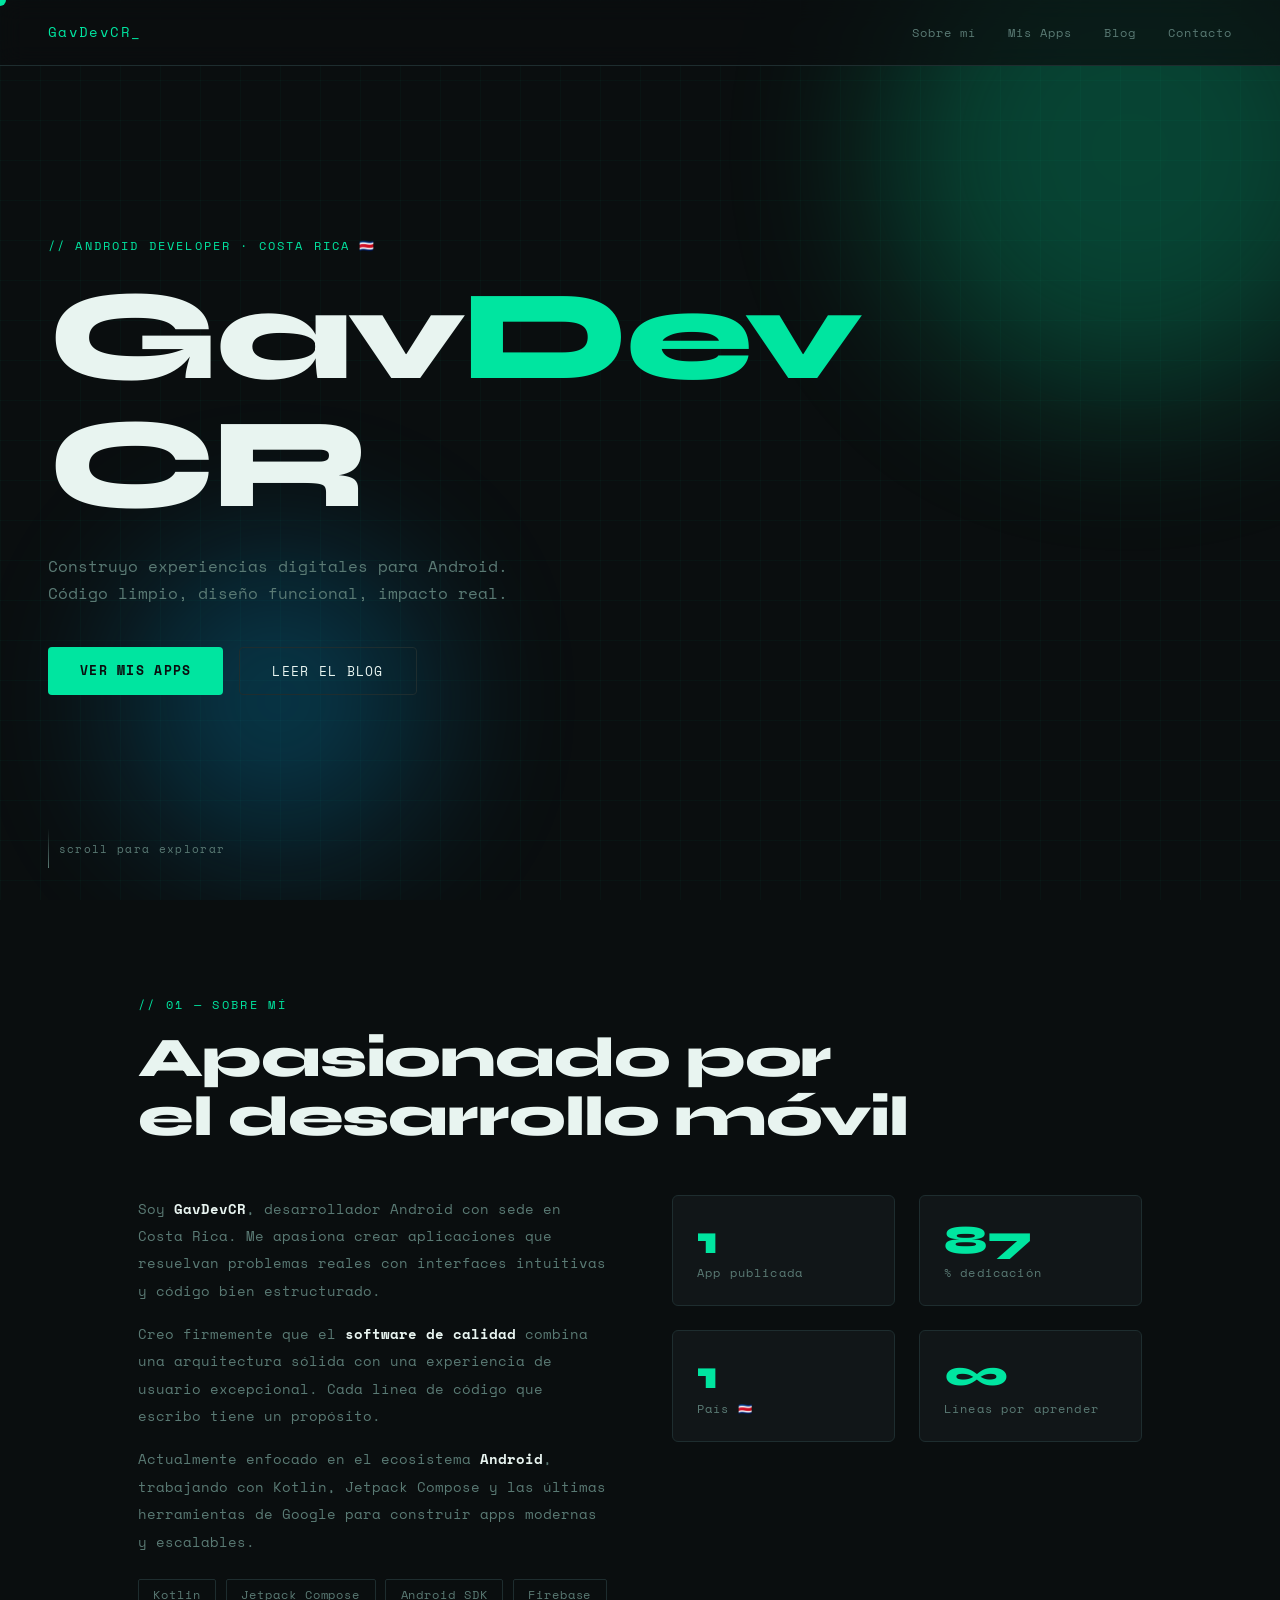
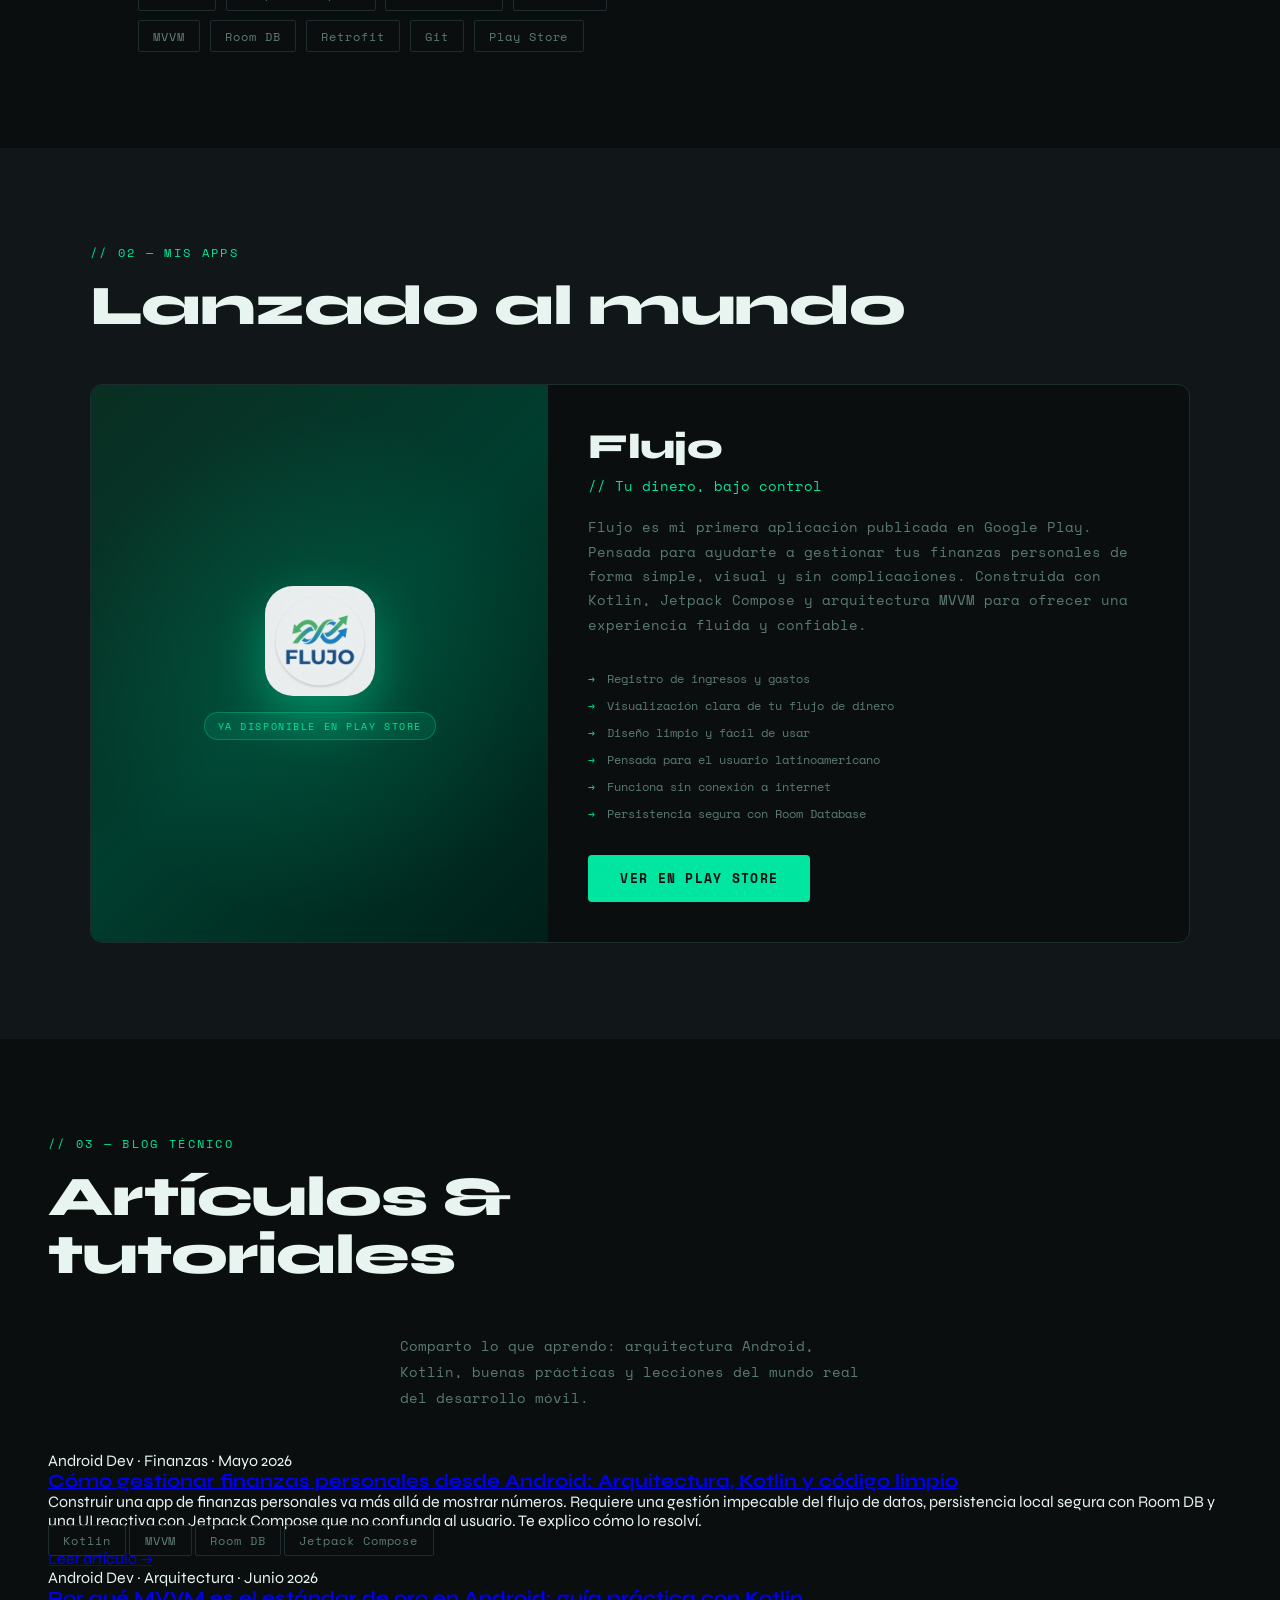
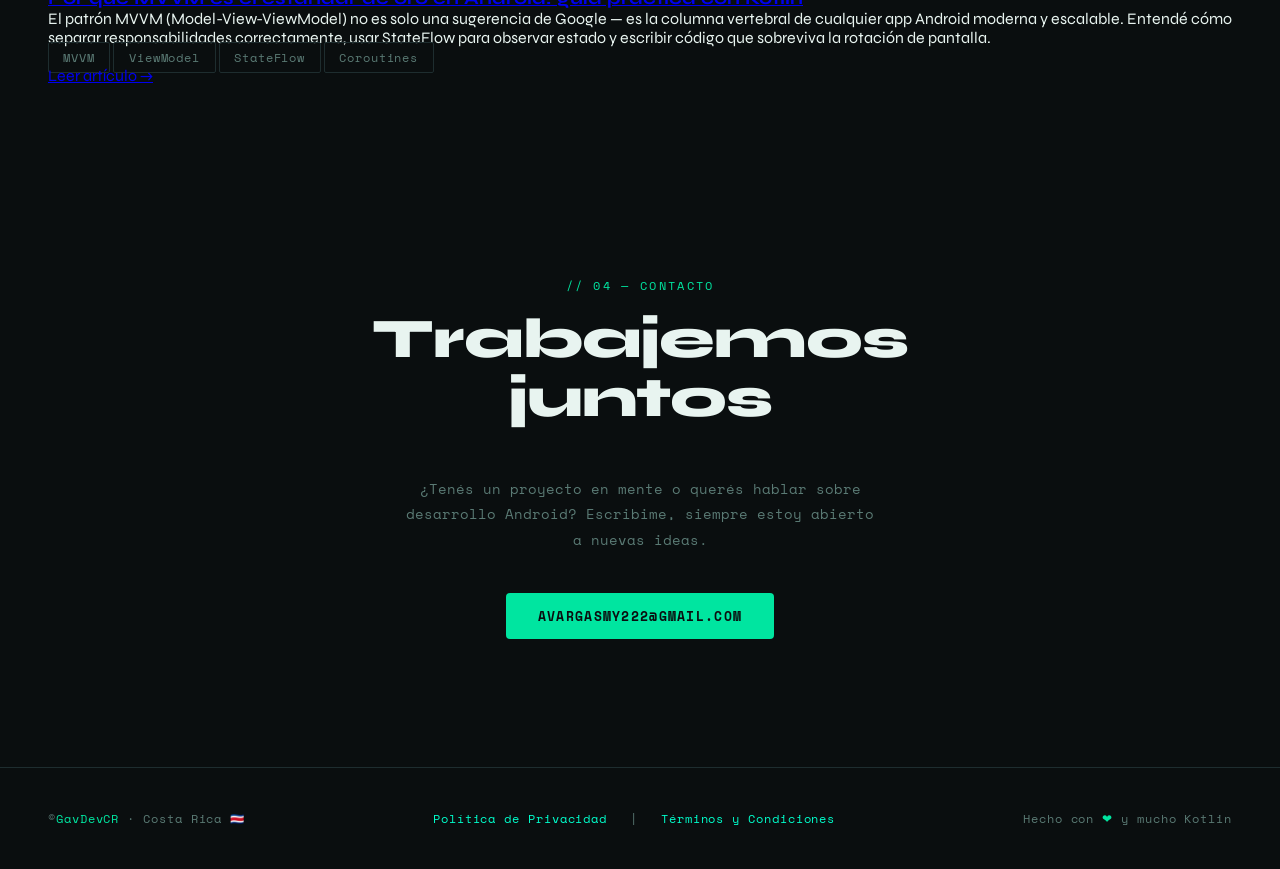
==== index.html @ 578723bd "Add files via upload" ====
<!DOCTYPE html>
<html lang="es">
<head>
  <meta charset="UTF-8" />
  <meta name="google-site-verification" content="FMyiUN1CGLLtSW-tND8xqjp-jHMpl1cTtxSNGP_S4CU" />
  <meta name="viewport" content="width=device-width, initial-scale=1.0"/>
  <title>GavDevCR — Android Developer | Apps, Kotlin y Desarrollo Móvil</title>
  <meta name="description" content="GavDevCR: desarrollador Android desde Costa Rica. Aprende Kotlin, Jetpack Compose, arquitectura MVVM y más. Artículos técnicos y apps publicadas en Play Store." />
  <link rel="icon" href="Altabyte.png">
  <link href="https://fonts.googleapis.com/css2?family=Space+Mono:ital,wght@0,400;0,700;1,400&family=Syne:wght@400;700;800&display=swap" rel="stylesheet"/>
  <link rel="stylesheet" href="style.css">
  <meta name="google-adsense-account" content="ca-pub-2948115942129282">
  <!-- Google AdSense -->
  <script async src="https://pagead2.googlesyndication.com/pagead/js/adsbygoogle.js?client=ca-pub-2948115942129282" crossorigin="anonymous"></script>
</head>
<body>

  <div class="cursor" id="cursor"></div>

  <!-- NAV -->
  <nav>
    <span class="nav-logo">GavDevCR_</span>
    <ul class="nav-links">
      <li><a href="#about">Sobre mí</a></li>
      <li><a href="#apps">Mis Apps</a></li>
      <li><a href="#blog">Blog</a></li>
      <li><a href="#contact">Contacto</a></li>
    </ul>
  </nav>

  <section id="hero">
    <div class="hero-bg-circle c1"></div>
    <div class="hero-bg-circle c2"></div>
    <div class="hero-inner">
      <p class="hero-tag">// Android Developer &middot; Costa Rica 🇨🇷</p>
      <h1 class="hero-name">
        Gav<span class="accent">Dev</span><br>CR
      </h1>
      <p class="hero-desc">
        Construyo experiencias digitales para Android.
        Código limpio, diseño funcional, impacto real.
      </p>
      <div class="hero-cta">
        <a href="#apps" class="btn btn-primary">Ver mis apps</a>
        <a href="#blog" class="btn btn-outline">Leer el blog</a>
      </div>
    </div>
    <div class="scroll-hint">scroll para explorar</div>
  </section>

  <!-- ABOUT -->
  <section id="about">
    <div class="reveal">
      <p class="section-label">// 01 — sobre mí</p>
      <h2 class="section-title">Apasionado por<br>el desarrollo móvil</h2>
    </div>
    <div class="about-grid">
      <div class="about-text reveal">
        <p>
          Soy <strong>GavDevCR</strong>, desarrollador Android con sede en Costa Rica.
          Me apasiona crear aplicaciones que resuelvan problemas reales con interfaces
          intuitivas y código bien estructurado.
        </p>
        <p>
          Creo firmemente que el <strong>software de calidad</strong> combina una
          arquitectura sólida con una experiencia de usuario excepcional.
          Cada línea de código que escribo tiene un propósito.
        </p>
        <p>
          Actualmente enfocado en el ecosistema <strong>Android</strong>, trabajando con
          Kotlin, Jetpack Compose y las últimas herramientas de Google para
          construir apps modernas y escalables.
        </p>
        <div class="skills-list">
          <span class="skill-tag">Kotlin</span>
          <span class="skill-tag">Jetpack Compose</span>
          <span class="skill-tag">Android SDK</span>
          <span class="skill-tag">Firebase</span>
          <span class="skill-tag">MVVM</span>
          <span class="skill-tag">Room DB</span>
          <span class="skill-tag">Retrofit</span>
          <span class="skill-tag">Git</span>
          <span class="skill-tag">Play Store</span>
        </div>
      </div>
      <div class="stats-grid reveal">
        <div class="stat-card">
          <div class="stat-num" data-count="1">0</div>
          <div class="stat-label">App publicada</div>
        </div>
        <div class="stat-card">
          <div class="stat-num" data-count="100">0</div>
          <div class="stat-label">% dedicación</div>
        </div>
        <div class="stat-card">
          <div class="stat-num" data-count="1">0</div>
          <div class="stat-label">País 🇨🇷</div>
        </div>
        <div class="stat-card">
          <div class="stat-num" data-count="∞" data-special>∞</div>
          <div class="stat-label">Líneas por aprender</div>
        </div>
      </div>
    </div>
  </section>

  <!-- AD BANNER entre secciones (posición natural) -->
  <div class="ad-section">
    <ins class="adsbygoogle"
         style="display:block"
         data-ad-client="ca-pub-2948115942129282"
         data-ad-slot="AUTO"
         data-ad-format="auto"
         data-full-width-responsive="true"></ins>
    <script>(adsbygoogle = window.adsbygoogle || []).push({});</script>
  </div>

  <!-- APPS -->
  <section id="apps">
    <div class="apps-inner">
      <div class="reveal">
        <p class="section-label">// 02 — mis apps</p>
        <h2 class="section-title">Lanzado al mundo</h2>
      </div>
      <div class="app-card reveal">
        <div class="app-visual">
          <div class="app-icon-wrap">
            <div class="app-icon">
              <img src="flujo-icon.png" alt="Flujo App Icon" />
            </div>
            <span class="app-badge">YA DISPONIBLE EN PLAY STORE</span>
          </div>
        </div>
        <div class="app-info">
          <h3 class="app-name">Flujo</h3>
          <p class="app-tagline">// Tu dinero, bajo control</p>
          <p class="app-desc">
            Flujo es mi primera aplicación publicada en Google Play.
            Pensada para ayudarte a gestionar tus finanzas personales
            de forma simple, visual y sin complicaciones. Construida con
            Kotlin, Jetpack Compose y arquitectura MVVM para ofrecer
            una experiencia fluida y confiable.
          </p>
          <div class="app-features">
            <div class="feature-item">Registro de ingresos y gastos</div>
            <div class="feature-item">Visualización clara de tu flujo de dinero</div>
            <div class="feature-item">Diseño limpio y fácil de usar</div>
            <div class="feature-item">Pensada para el usuario latinoamericano</div>
            <div class="feature-item">Funciona sin conexión a internet</div>
            <div class="feature-item">Persistencia segura con Room Database</div>
          </div>
          <a href="https://play.google.com/store/apps/details?id=com.avargas.flujo&pcampaignid=web_share" class="btn btn-primary" target="_blank" rel="noopener">Ver en Play Store</a>
        </div>
      </div>
    </div>
  </section>

  <!-- BLOG -->
  <section id="blog">
    <div class="reveal">
      <p class="section-label">// 03 — blog técnico</p>
      <h2 class="section-title">Artículos &amp;<br>tutoriales</h2>
      <p class="contact-sub">
        Comparto lo que aprendo: arquitectura Android, Kotlin, buenas prácticas
        y lecciones del mundo real del desarrollo móvil.
      </p>
    </div>

    <div class="blog-grid reveal">

      <article class="blog-card">
        <div class="blog-card-meta">Android Dev &middot; Finanzas &middot; Mayo 2026</div>
        <h3 class="blog-card-title">
          <a href="como-gestionar-finanzas-personales-android.html">
            Cómo gestionar finanzas personales desde Android: Arquitectura, Kotlin y código limpio
          </a>
        </h3>
        <p class="blog-card-excerpt">
          Construir una app de finanzas personales va más allá de mostrar números.
          Requiere una gestión impecable del flujo de datos, persistencia local segura
          con Room DB y una UI reactiva con Jetpack Compose que no confunda al usuario.
          Te explico cómo lo resolví.
        </p>
        <div class="blog-card-tags">
          <span class="skill-tag">Kotlin</span>
          <span class="skill-tag">MVVM</span>
          <span class="skill-tag">Room DB</span>
          <span class="skill-tag">Jetpack Compose</span>
        </div>
        <a href="como-gestionar-finanzas-personales-android.html" class="blog-read-more">Leer artículo →</a>
      </article>

      <article class="blog-card">
        <div class="blog-card-meta">Android Dev &middot; Arquitectura &middot; Junio 2026</div>
        <h3 class="blog-card-title">
          <a href="arquitectura-mvvm-android-kotlin.html">
            Por qué MVVM es el estándar de oro en Android: guía práctica con Kotlin
          </a>
        </h3>
        <p class="blog-card-excerpt">
          El patrón MVVM (Model-View-ViewModel) no es solo una sugerencia de Google —
          es la columna vertebral de cualquier app Android moderna y escalable.
          Entendé cómo separar responsabilidades correctamente, usar StateFlow
          para observar estado y escribir código que sobreviva la rotación de pantalla.
        </p>
        <div class="blog-card-tags">
          <span class="skill-tag">MVVM</span>
          <span class="skill-tag">ViewModel</span>
          <span class="skill-tag">StateFlow</span>
          <span class="skill-tag">Coroutines</span>
        </div>
        <a href="arquitectura-mvvm-android-kotlin.html" class="blog-read-more">Leer artículo →</a>
      </article>

    </div>

    <!-- AD dentro del blog (natural entre artículos) -->
    <div class="ad-section reveal">
      <ins class="adsbygoogle"
           style="display:block"
           data-ad-client="ca-pub-2948115942129282"
           data-ad-slot="AUTO"
           data-ad-format="auto"
           data-full-width-responsive="true"></ins>
      <script>(adsbygoogle = window.adsbygoogle || []).push({});</script>
    </div>
  </section>

  <!-- CONTACT -->
  <section id="contact">
    <div class="reveal">
      <p class="section-label">// 04 — contacto</p>
      <h2 class="section-title">Trabajemos<br>juntos</h2>
      <p class="contact-sub">
        ¿Tenés un proyecto en mente o querés hablar sobre desarrollo Android?
        Escribime, siempre estoy abierto a nuevas ideas.
      </p>
      <a href="mailto:avargasmy222@gmail.com" class="btn btn-primary">avargasmy222@gmail.com</a>
      <div class="social-links"></div>
    </div>
  </section>

  <!-- FOOTER -->
  <footer>
    <p>©<span class="accent">GavDevCR</span> · Costa Rica 🇨🇷</p>
    <p style="margin: 10px 0;">
      <a href="politica-de-privacidad.html" style="color: #00ffcc; text-decoration: none; margin-right: 15px;">Política de Privacidad</a> |
      <a href="terminos-y-condiciones.html" style="color: #00ffcc; text-decoration: none; margin-left: 15px;">Términos y Condiciones</a>
    </p>
    <p>Hecho con <span class="accent">❤</span> y mucho Kotlin</p>
  </footer>

  <script src="main.js"></script>
</body>
</html>
---- style.css ----
:root {
  --bg:       #0a0e0f;
  --surface:  #111618;
  --border:   #1e2d2f;
  --accent:   #00e5a0;
  --accent2:  #00b8ff;
  --text:     #e8f4f0;
  --muted:    #5a7a74;
  --mono:     'Space Mono', monospace;
  --sans:     'Syne', sans-serif;
}

*, *::before, *::after { box-sizing: border-box; margin: 0; padding: 0; }

html { scroll-behavior: smooth; }

body {
  background: var(--bg);
  color: var(--text);
  font-family: var(--sans);
  overflow-x: hidden;
  cursor: none;
}

/* ─── CURSOR ─── */
.cursor {
  position: fixed;
  width: 12px; height: 12px;
  background: var(--accent);
  border-radius: 50%;
  pointer-events: none;
  z-index: 9999;
  transform: translate(-50%, -50%);
  transition: transform .1s, width .2s, height .2s, background .2s;
}
.cursor.big {
  width: 40px; height: 40px;
  background: transparent;
  border: 2px solid var(--accent);
}

/* ─── GRID OVERLAY ─── */
body::before {
  content: '';
  position: fixed; inset: 0;
  background-image:
    linear-gradient(rgba(0,229,160,.03) 1px, transparent 1px),
    linear-gradient(90deg, rgba(0,229,160,.03) 1px, transparent 1px);
  background-size: 40px 40px;
  pointer-events: none;
  z-index: 0;
}

/* ─── NAV ─── */
nav {
  position: fixed; top: 0; left: 0; right: 0;
  z-index: 100;
  display: flex; align-items: center; justify-content: space-between;
  padding: 1.4rem 3rem;
  backdrop-filter: blur(12px);
  border-bottom: 1px solid var(--border);
  background: rgba(10,14,15,.7);
}
.nav-logo {
  font-family: var(--mono);
  font-size: .85rem;
  color: var(--accent);
  letter-spacing: .1em;
}
.nav-links { display: flex; gap: 2rem; list-style: none; }
.nav-links a {
  font-family: var(--mono);
  font-size: .78rem;
  color: var(--muted);
  text-decoration: none;
  letter-spacing: .08em;
  transition: color .2s;
}
.nav-links a:hover { color: var(--accent); }

/* ─── HERO ─── */
#hero {
  position: relative;
  min-height: 100vh;
  display: flex;
  align-items: center;
  padding: 7rem 3rem 5rem;
  overflow: hidden;
}

.hero-bg-circle {
  position: absolute;
  border-radius: 50%;
  filter: blur(80px);
  opacity: .25;
  pointer-events: none;
  animation: float 8s ease-in-out infinite;
}
.hero-bg-circle.c1 {
  width: 500px; height: 500px;
  background: var(--accent);
  top: -100px; right: -100px;
}
.hero-bg-circle.c2 {
  width: 300px; height: 300px;
  background: var(--accent2);
  bottom: 50px; left: 10%;
  animation-delay: -4s;
}
@keyframes float {
  0%,100% { transform: translateY(0) scale(1); }
  50%      { transform: translateY(-30px) scale(1.05); }
}

.hero-inner {
  position: relative;
  z-index: 1;
  max-width: 900px;
  width: 100%;
}

.hero-tag {
  font-family: var(--mono);
  font-size: .75rem;
  letter-spacing: .18em;
  color: var(--accent);
  text-transform: uppercase;
  margin-bottom: 1.2rem;
  opacity: 0;
  animation: fadeUp .6s .2s forwards;
}

.hero-name {
  font-size: clamp(2.8rem, 10vw, 8rem);
  font-weight: 800;
  line-height: 1;
  letter-spacing: -.03em;
  margin-bottom: 1.5rem;
  opacity: 0;
  animation: fadeUp .7s .4s forwards;
  word-break: keep-all;
  overflow-wrap: normal;
}
.hero-name .accent { color: var(--accent); }

.hero-desc {
  font-family: var(--mono);
  font-size: 1rem;
  color: var(--muted);
  max-width: 520px;
  line-height: 1.7;
  margin-bottom: 2.5rem;
  opacity: 0;
  animation: fadeUp .7s .6s forwards;
}

.hero-cta {
  display: flex;
  gap: 1rem;
  flex-wrap: wrap;
  opacity: 0;
  animation: fadeUp .7s .8s forwards;
}

/* ─── BUTTONS ─── */
.btn {
  font-family: var(--mono);
  font-size: .8rem;
  letter-spacing: .1em;
  text-transform: uppercase;
  padding: .85rem 2rem;
  border-radius: 4px;
  text-decoration: none;
  transition: transform .2s, box-shadow .2s;
  display: inline-block;
}
.btn-primary {
  background: var(--accent);
  color: var(--bg);
  font-weight: 700;
}
.btn-primary:hover {
  transform: translateY(-3px);
  box-shadow: 0 12px 40px rgba(0,229,160,.35);
}
.btn-outline {
  border: 1px solid var(--border);
  color: var(--text);
}
.btn-outline:hover {
  border-color: var(--accent);
  color: var(--accent);
  transform: translateY(-3px);
}

.scroll-hint {
  position: absolute;
  bottom: 2rem; left: 3rem;
  font-family: var(--mono);
  font-size: .7rem;
  color: var(--muted);
  letter-spacing: .12em;
  display: flex; align-items: center; gap: .6rem;
  opacity: 0;
  animation: fadeUp .6s 1.2s forwards;
}
.scroll-hint::before {
  content: '';
  display: block;
  width: 1px; height: 40px;
  background: linear-gradient(to bottom, transparent, var(--muted));
}

/* ─── SECTIONS ─── */
section { position: relative; z-index: 1; padding: 6rem 3rem; }
.section-label {
  font-family: var(--mono);
  font-size: .72rem;
  letter-spacing: .2em;
  text-transform: uppercase;
  color: var(--accent);
  margin-bottom: 1rem;
}
.section-title {
  font-size: clamp(2rem, 5vw, 3.5rem);
  font-weight: 800;
  line-height: 1.05;
  letter-spacing: -.02em;
  margin-bottom: 3rem;
}

/* ─── ABOUT ─── */
#about { max-width: 1100px; margin: 0 auto; }
.about-grid {
  display: grid;
  grid-template-columns: 1fr 1fr;
  gap: 4rem;
  align-items: start;
}
@media (max-width: 700px) { .about-grid { grid-template-columns: 1fr; gap: 2rem; } }

.about-text p {
  font-family: var(--mono);
  font-size: .9rem;
  line-height: 1.9;
  color: var(--muted);
  margin-bottom: 1rem;
}
.about-text p strong { color: var(--text); }

.skills-list {
  display: flex; flex-wrap: wrap; gap: .6rem;
  margin-top: 1.5rem;
}
.skill-tag {
  font-family: var(--mono);
  font-size: .72rem;
  padding: .4rem .9rem;
  border: 1px solid var(--border);
  border-radius: 2px;
  color: var(--muted);
  letter-spacing: .08em;
  transition: border-color .2s, color .2s;
}
.skill-tag:hover { border-color: var(--accent); color: var(--accent); }

.stats-grid {
  display: grid; grid-template-columns: 1fr 1fr; gap: 1.5rem;
}
.stat-card {
  border: 1px solid var(--border);
  padding: 1.5rem;
  border-radius: 6px;
  background: var(--surface);
  position: relative; overflow: hidden;
  transition: border-color .2s, transform .2s;
}
.stat-card:hover { border-color: var(--accent); transform: translateY(-4px); }
.stat-card::after {
  content: '';
  position: absolute; top: 0; left: 0;
  width: 3px; height: 100%;
  background: var(--accent);
  transform: scaleY(0);
  transform-origin: bottom;
  transition: transform .3s;
}
.stat-card:hover::after { transform: scaleY(1); }
.stat-num {
  font-size: 2.5rem; font-weight: 800;
  color: var(--accent); line-height: 1;
  margin-bottom: .3rem;
}
.stat-label {
  font-family: var(--mono);
  font-size: .72rem;
  color: var(--muted);
  letter-spacing: .1em;
}

/* ─── APP SHOWCASE ─── */
#apps { background: var(--surface); }
.apps-inner { max-width: 1100px; margin: 0 auto; }
.app-card {
  border: 1px solid var(--border);
  border-radius: 12px;
  overflow: hidden;
  display: grid;
  grid-template-columns: 1fr 1.4fr;
  gap: 0;
  background: var(--bg);
  transition: transform .3s, box-shadow .3s;
}
.app-card:hover {
  transform: translateY(-6px);
  box-shadow: 0 24px 60px rgba(0,229,160,.12);
}
@media (max-width: 700px) { .app-card { grid-template-columns: 1fr; } }

.app-visual {
  background: linear-gradient(135deg, #0a2e22 0%, #003d2e 50%, #001f18 100%);
  display: flex; align-items: center; justify-content: center;
  padding: 3rem;
  position: relative; overflow: hidden;
  min-height: 280px;
}
.app-visual::before {
  content: '';
  position: absolute; inset: 0;
  background: radial-gradient(circle at 50% 50%, rgba(0,229,160,.15) 0%, transparent 70%);
}

.app-icon-wrap {
  position: relative; z-index: 1;
  display: flex; flex-direction: column; align-items: center; gap: 1rem;
}
.app-icon {
  width: 110px; height: 110px;
  border-radius: 28px;
  overflow: hidden;
  box-shadow: 0 20px 50px rgba(0,229,160,.4);
  animation: iconPulse 3s ease-in-out infinite;
}
.app-icon img {
  width: 100%; height: 100%;
  object-fit: cover;
  display: block;
}
@keyframes iconPulse {
  0%,100% { box-shadow: 0 20px 50px rgba(0,229,160,.4); }
  50%      { box-shadow: 0 20px 70px rgba(0,229,160,.65); }
}
.app-badge {
  font-family: var(--mono);
  font-size: .65rem;
  letter-spacing: .15em;
  color: var(--accent);
  background: rgba(0,229,160,.1);
  border: 1px solid rgba(0,229,160,.3);
  padding: .3rem .8rem;
  border-radius: 20px;
}

.app-info { padding: 2.5rem; }
.app-name {
  font-size: 2.2rem; font-weight: 800;
  letter-spacing: -.02em;
  margin-bottom: .5rem;
}
.app-tagline {
  font-family: var(--mono);
  font-size: .85rem;
  color: var(--accent);
  margin-bottom: 1.2rem;
}
.app-desc {
  font-family: var(--mono);
  font-size: .85rem;
  line-height: 1.8;
  color: var(--muted);
  margin-bottom: 2rem;
}
.app-features {
  display: flex; flex-direction: column; gap: .5rem;
  margin-bottom: 2rem;
}
.feature-item {
  font-family: var(--mono);
  font-size: .78rem;
  color: var(--muted);
  display: flex; align-items: center; gap: .7rem;
}
.feature-item::before {
  content: '→';
  color: var(--accent);
  font-size: .7rem;
}

/* ─── CONTACT ─── */
#contact { max-width: 1100px; margin: 0 auto; text-align: center; }
.contact-sub {
  font-family: var(--mono);
  font-size: .9rem;
  color: var(--muted);
  max-width: 480px;
  margin: 0 auto 2.5rem;
  line-height: 1.8;
}
.social-links {
  display: flex; justify-content: center; gap: 1.2rem; flex-wrap: wrap;
  margin-top: 2rem;
}
.social-link {
  font-family: var(--mono);
  font-size: .78rem;
  letter-spacing: .1em;
  text-transform: uppercase;
  color: var(--muted);
  text-decoration: none;
  border: 1px solid var(--border);
  padding: .7rem 1.5rem;
  border-radius: 4px;
  transition: border-color .2s, color .2s, transform .2s;
}
.social-link:hover {
  border-color: var(--accent); color: var(--accent);
  transform: translateY(-3px);
}

/* ─── FOOTER ─── */
footer {
  border-top: 1px solid var(--border);
  padding: 2rem 3rem;
  display: flex; justify-content: space-between; align-items: center;
  flex-wrap: wrap; gap: 1rem;
  position: relative; z-index: 1;
}
footer p {
  font-family: var(--mono);
  font-size: .72rem;
  color: var(--muted);
  letter-spacing: .08em;
}
footer .accent { color: var(--accent); }

/* ─── REVEAL ANIMATION ─── */
.reveal {
  opacity: 0; transform: translateY(30px);
  transition: opacity .7s ease, transform .7s ease;
}
.reveal.visible { opacity: 1; transform: translateY(0); }

@keyframes fadeUp {
  to { opacity: 1; transform: none; }
}

/* ─── SCROLLBAR ─── */
::-webkit-scrollbar { width: 4px; }
::-webkit-scrollbar-track { background: var(--bg); }
::-webkit-scrollbar-thumb { background: var(--border); border-radius: 2px; }
::-webkit-scrollbar-thumb:hover { background: var(--accent); }

/* ─── RESPONSIVE MOBILE ─── */
@media (max-width: 600px) {

  /* Cursor off en touch */
  body { cursor: auto; }
  .cursor { display: none; }

  /* NAV */
  nav {
    padding: 1rem 1.2rem;
    gap: .8rem;
  }
  .nav-logo { font-size: .78rem; }
  .nav-links { gap: .6rem; flex-wrap: wrap; justify-content: flex-end; }
  .nav-links a { font-size: .7rem; }

  /* HERO */
  #hero {
    padding: 5.5rem 1.4rem 4rem;
    min-height: 100svh;
    align-items: flex-start;
  }
  .hero-inner {
    max-width: 100%;
    width: 100%;
  }
  .hero-tag {
    font-size: .65rem;
    letter-spacing: .1em;
    white-space: normal;
    margin-bottom: 1rem;
  }
  .hero-name {
    font-size: clamp(2.4rem, 13vw, 3.2rem);
    line-height: 1;
    margin-bottom: 1.2rem;
  }
  .hero-name br { display: inline; }
  .hero-desc {
    font-size: .82rem;
    max-width: 100%;
    margin-bottom: 2rem;
    overflow-wrap: break-word;
  }
  .hero-cta {
    flex-direction: column;
    gap: .7rem;
  }
  .btn {
    width: 100%;
    text-align: center;
    padding: .9rem 1rem;
  }
  .scroll-hint { left: 1.4rem; }

  /* SECTIONS */
  section { padding: 4rem 1.2rem; }
  .section-title { font-size: clamp(1.6rem, 7vw, 2.2rem); margin-bottom: 2rem; }

  /* ABOUT */
  #about { padding: 4rem 1.2rem; }
  .about-grid { grid-template-columns: 1fr; gap: 2.5rem; }
  .about-text p { font-size: .82rem; }
  .stats-grid { grid-template-columns: 1fr 1fr; gap: 1rem; }
  .stat-card { padding: 1.2rem; }
  .stat-num { font-size: 2rem; }

  /* APPS */
  #apps { padding: 4rem 1.2rem; }
  .app-card { grid-template-columns: 1fr; }
  .app-visual { min-height: 200px; padding: 2rem; }
  .app-icon { width: 90px; height: 90px; }
  .app-info { padding: 1.5rem; }
  .app-name { font-size: 1.8rem; }

  /* CONTACT */
  #contact { padding: 4rem 1.2rem; }
  .contact-sub { font-size: .82rem; }
  .social-links { gap: .7rem; }
  .social-link { font-size: .72rem; padding: .6rem 1rem; }

  /* FOOTER */
  footer {
    padding: 1.5rem 1.2rem;
    flex-direction: column;
    text-align: center;
    gap: .5rem;
  }
}
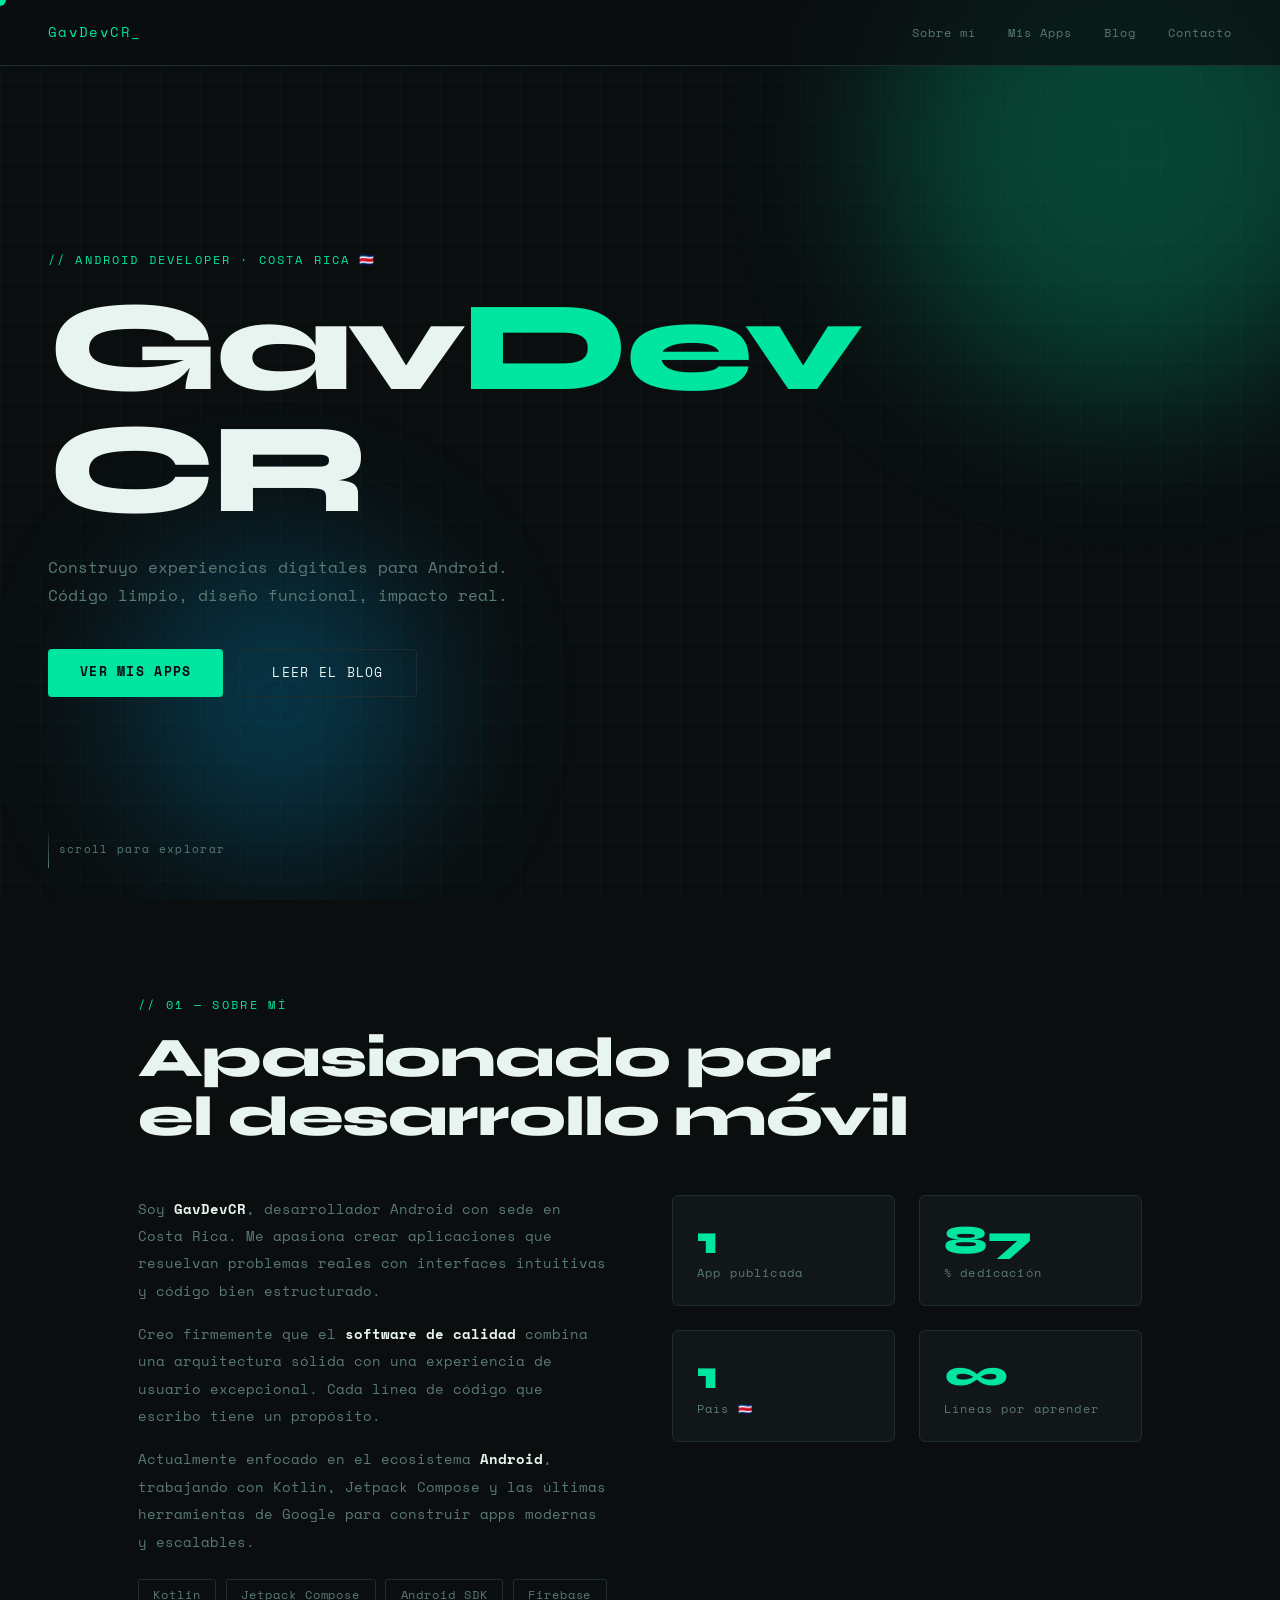
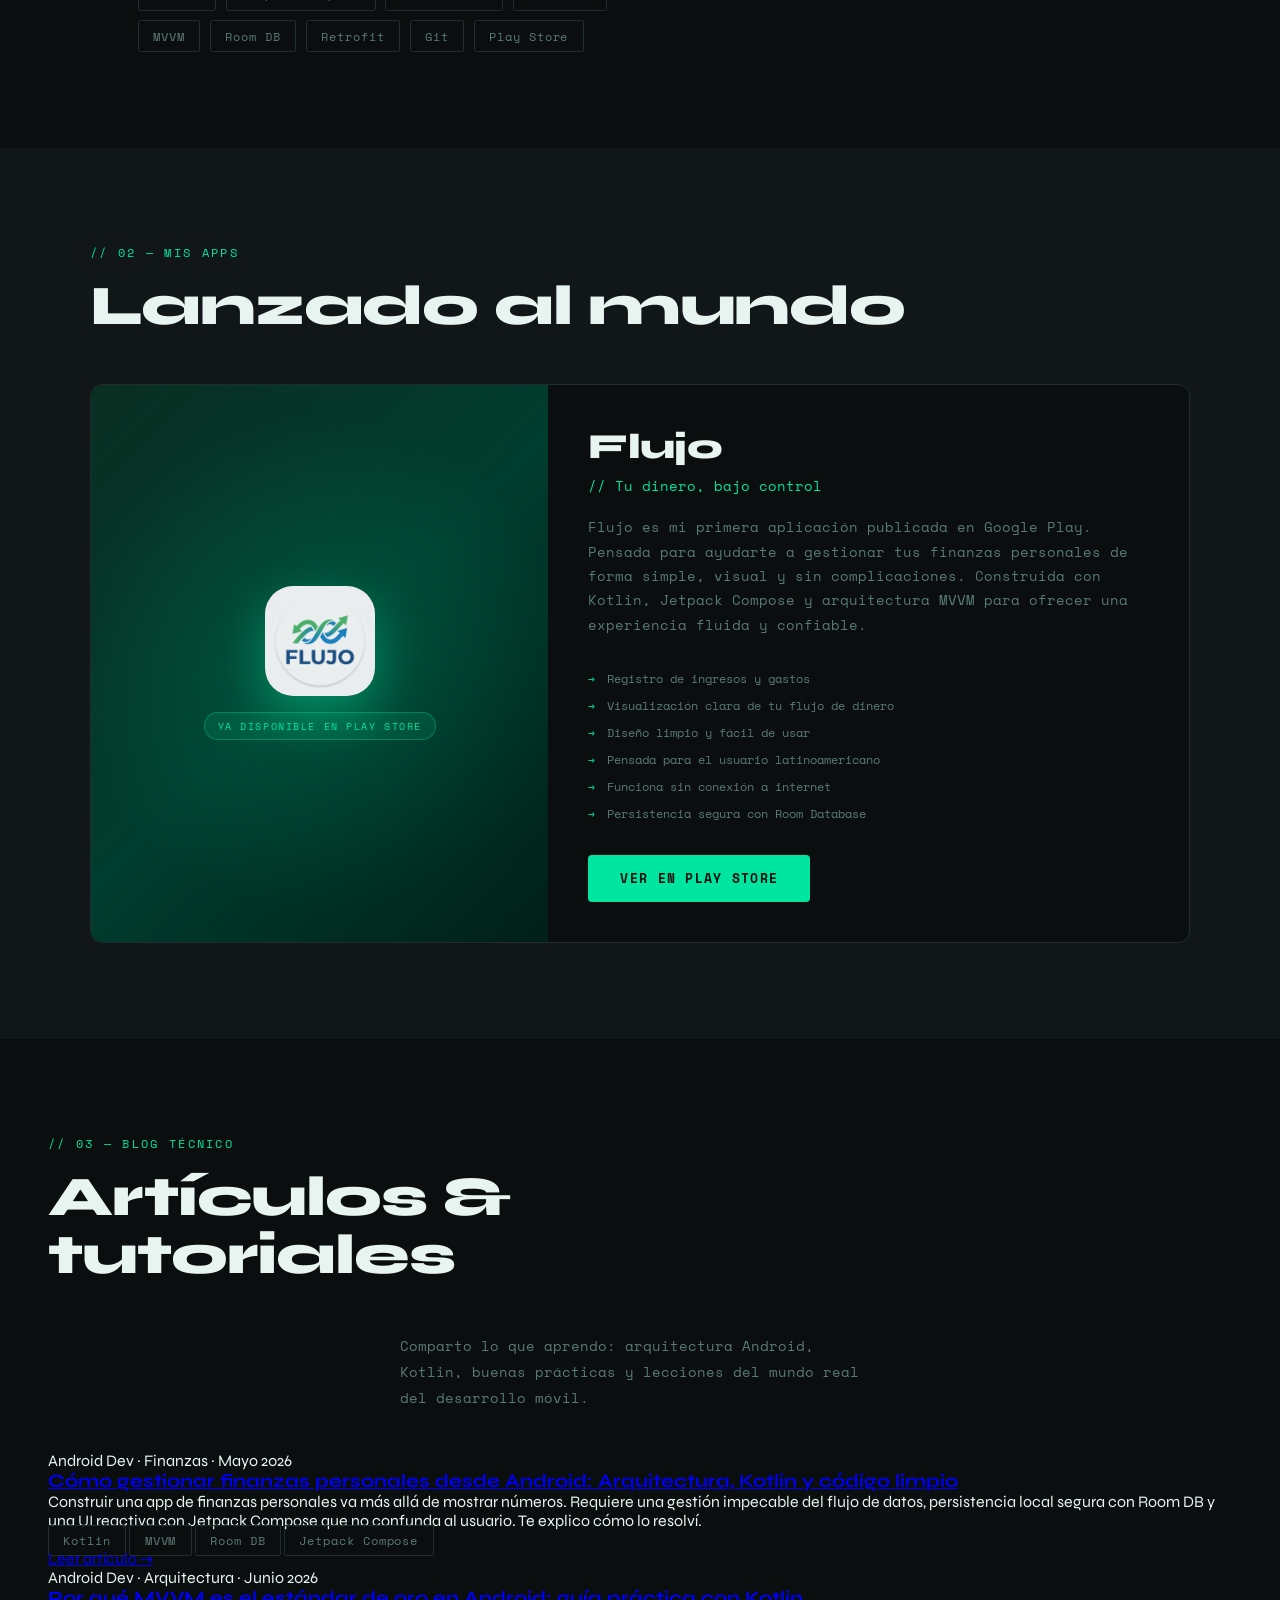
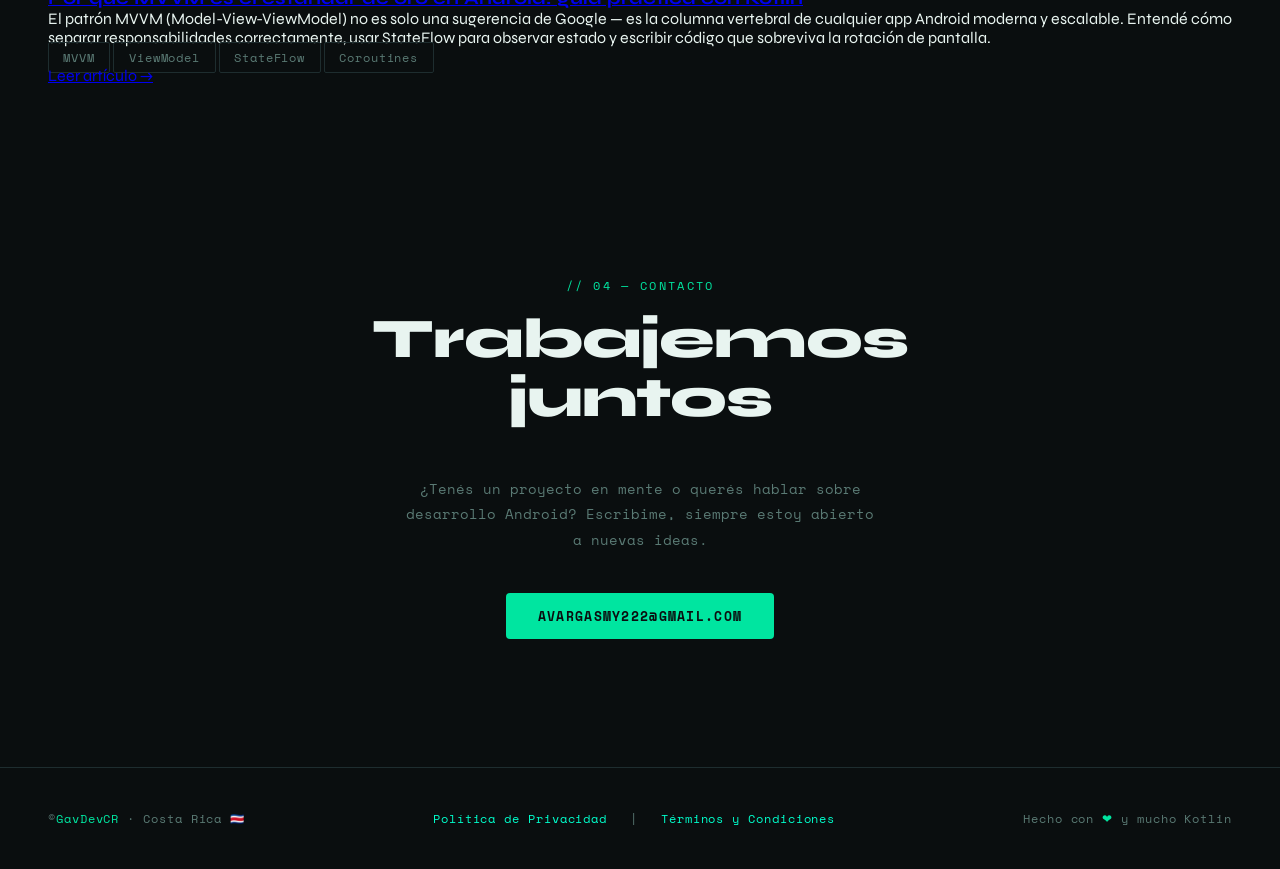
==== commit 40f4d1a6: "Update index.html" ====
--- a/index.html
+++ b/index.html
@@ -160,11 +160,11 @@
     <div class="reveal">
       <p class="section-label">// 03 — blog técnico</p>
       <h2 class="section-title">Artículos &amp;<br>tutoriales</h2>
-      <p class="contact-sub">
-        Comparto lo que aprendo: arquitectura Android, Kotlin, buenas prácticas
-        y lecciones del mundo real del desarrollo móvil.
-      </p>
-    </div>
+    </div>
+    <p class="contact-sub reveal">
+      Comparto lo que aprendo: arquitectura Android, Kotlin, buenas prácticas
+      y lecciones del mundo real del desarrollo móvil.
+    </p>
 
     <div class="blog-grid reveal">
 
--- a/style.css
+++ b/style.css
@@ -1,3 +1,4 @@
+
 :root {
   --bg:       #0a0e0f;
   --surface:  #111618;
@@ -82,9 +83,8 @@
 #hero {
   position: relative;
   min-height: 100vh;
-  display: flex;
-  align-items: center;
-  padding: 7rem 3rem 5rem;
+  display: flex; align-items: center;
+  padding: 7rem 3rem 4rem;
   overflow: hidden;
 }
 
@@ -112,12 +112,7 @@
   50%      { transform: translateY(-30px) scale(1.05); }
 }
 
-.hero-inner {
-  position: relative;
-  z-index: 1;
-  max-width: 900px;
-  width: 100%;
-}
+.hero-inner { position: relative; z-index: 1; max-width: 900px; }
 
 .hero-tag {
   font-family: var(--mono);
@@ -131,15 +126,13 @@
 }
 
 .hero-name {
-  font-size: clamp(2.8rem, 10vw, 8rem);
+  font-size: clamp(3.5rem, 10vw, 8rem);
   font-weight: 800;
-  line-height: 1;
+  line-height: .95;
   letter-spacing: -.03em;
   margin-bottom: 1.5rem;
   opacity: 0;
   animation: fadeUp .7s .4s forwards;
-  word-break: keep-all;
-  overflow-wrap: normal;
 }
 .hero-name .accent { color: var(--accent); }
 
@@ -155,9 +148,7 @@
 }
 
 .hero-cta {
-  display: flex;
-  gap: 1rem;
-  flex-wrap: wrap;
+  display: flex; gap: 1rem; flex-wrap: wrap;
   opacity: 0;
   animation: fadeUp .7s .8s forwards;
 }
@@ -459,93 +450,3 @@
 ::-webkit-scrollbar-track { background: var(--bg); }
 ::-webkit-scrollbar-thumb { background: var(--border); border-radius: 2px; }
 ::-webkit-scrollbar-thumb:hover { background: var(--accent); }
-
-/* ─── RESPONSIVE MOBILE ─── */
-@media (max-width: 600px) {
-
-  /* Cursor off en touch */
-  body { cursor: auto; }
-  .cursor { display: none; }
-
-  /* NAV */
-  nav {
-    padding: 1rem 1.2rem;
-    gap: .8rem;
-  }
-  .nav-logo { font-size: .78rem; }
-  .nav-links { gap: .6rem; flex-wrap: wrap; justify-content: flex-end; }
-  .nav-links a { font-size: .7rem; }
-
-  /* HERO */
-  #hero {
-    padding: 5.5rem 1.4rem 4rem;
-    min-height: 100svh;
-    align-items: flex-start;
-  }
-  .hero-inner {
-    max-width: 100%;
-    width: 100%;
-  }
-  .hero-tag {
-    font-size: .65rem;
-    letter-spacing: .1em;
-    white-space: normal;
-    margin-bottom: 1rem;
-  }
-  .hero-name {
-    font-size: clamp(2.4rem, 13vw, 3.2rem);
-    line-height: 1;
-    margin-bottom: 1.2rem;
-  }
-  .hero-name br { display: inline; }
-  .hero-desc {
-    font-size: .82rem;
-    max-width: 100%;
-    margin-bottom: 2rem;
-    overflow-wrap: break-word;
-  }
-  .hero-cta {
-    flex-direction: column;
-    gap: .7rem;
-  }
-  .btn {
-    width: 100%;
-    text-align: center;
-    padding: .9rem 1rem;
-  }
-  .scroll-hint { left: 1.4rem; }
-
-  /* SECTIONS */
-  section { padding: 4rem 1.2rem; }
-  .section-title { font-size: clamp(1.6rem, 7vw, 2.2rem); margin-bottom: 2rem; }
-
-  /* ABOUT */
-  #about { padding: 4rem 1.2rem; }
-  .about-grid { grid-template-columns: 1fr; gap: 2.5rem; }
-  .about-text p { font-size: .82rem; }
-  .stats-grid { grid-template-columns: 1fr 1fr; gap: 1rem; }
-  .stat-card { padding: 1.2rem; }
-  .stat-num { font-size: 2rem; }
-
-  /* APPS */
-  #apps { padding: 4rem 1.2rem; }
-  .app-card { grid-template-columns: 1fr; }
-  .app-visual { min-height: 200px; padding: 2rem; }
-  .app-icon { width: 90px; height: 90px; }
-  .app-info { padding: 1.5rem; }
-  .app-name { font-size: 1.8rem; }
-
-  /* CONTACT */
-  #contact { padding: 4rem 1.2rem; }
-  .contact-sub { font-size: .82rem; }
-  .social-links { gap: .7rem; }
-  .social-link { font-size: .72rem; padding: .6rem 1rem; }
-
-  /* FOOTER */
-  footer {
-    padding: 1.5rem 1.2rem;
-    flex-direction: column;
-    text-align: center;
-    gap: .5rem;
-  }
-}
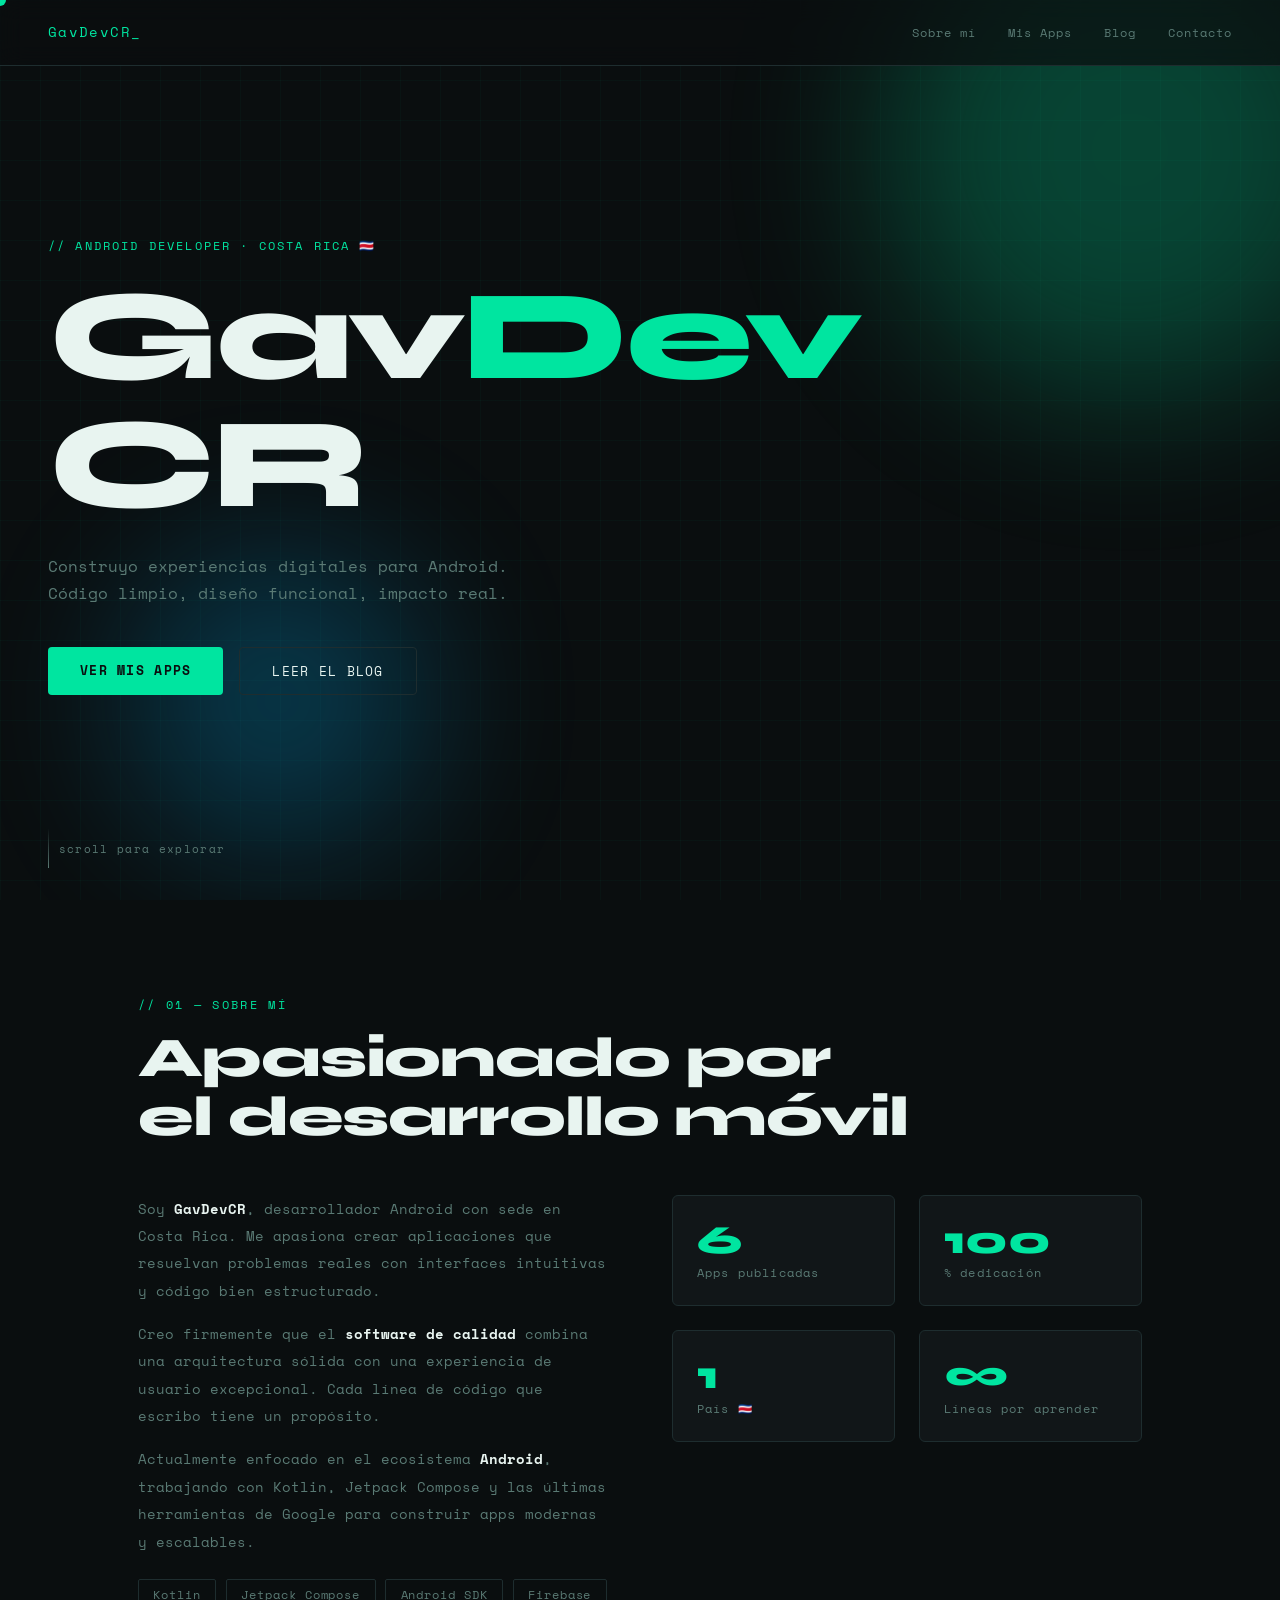
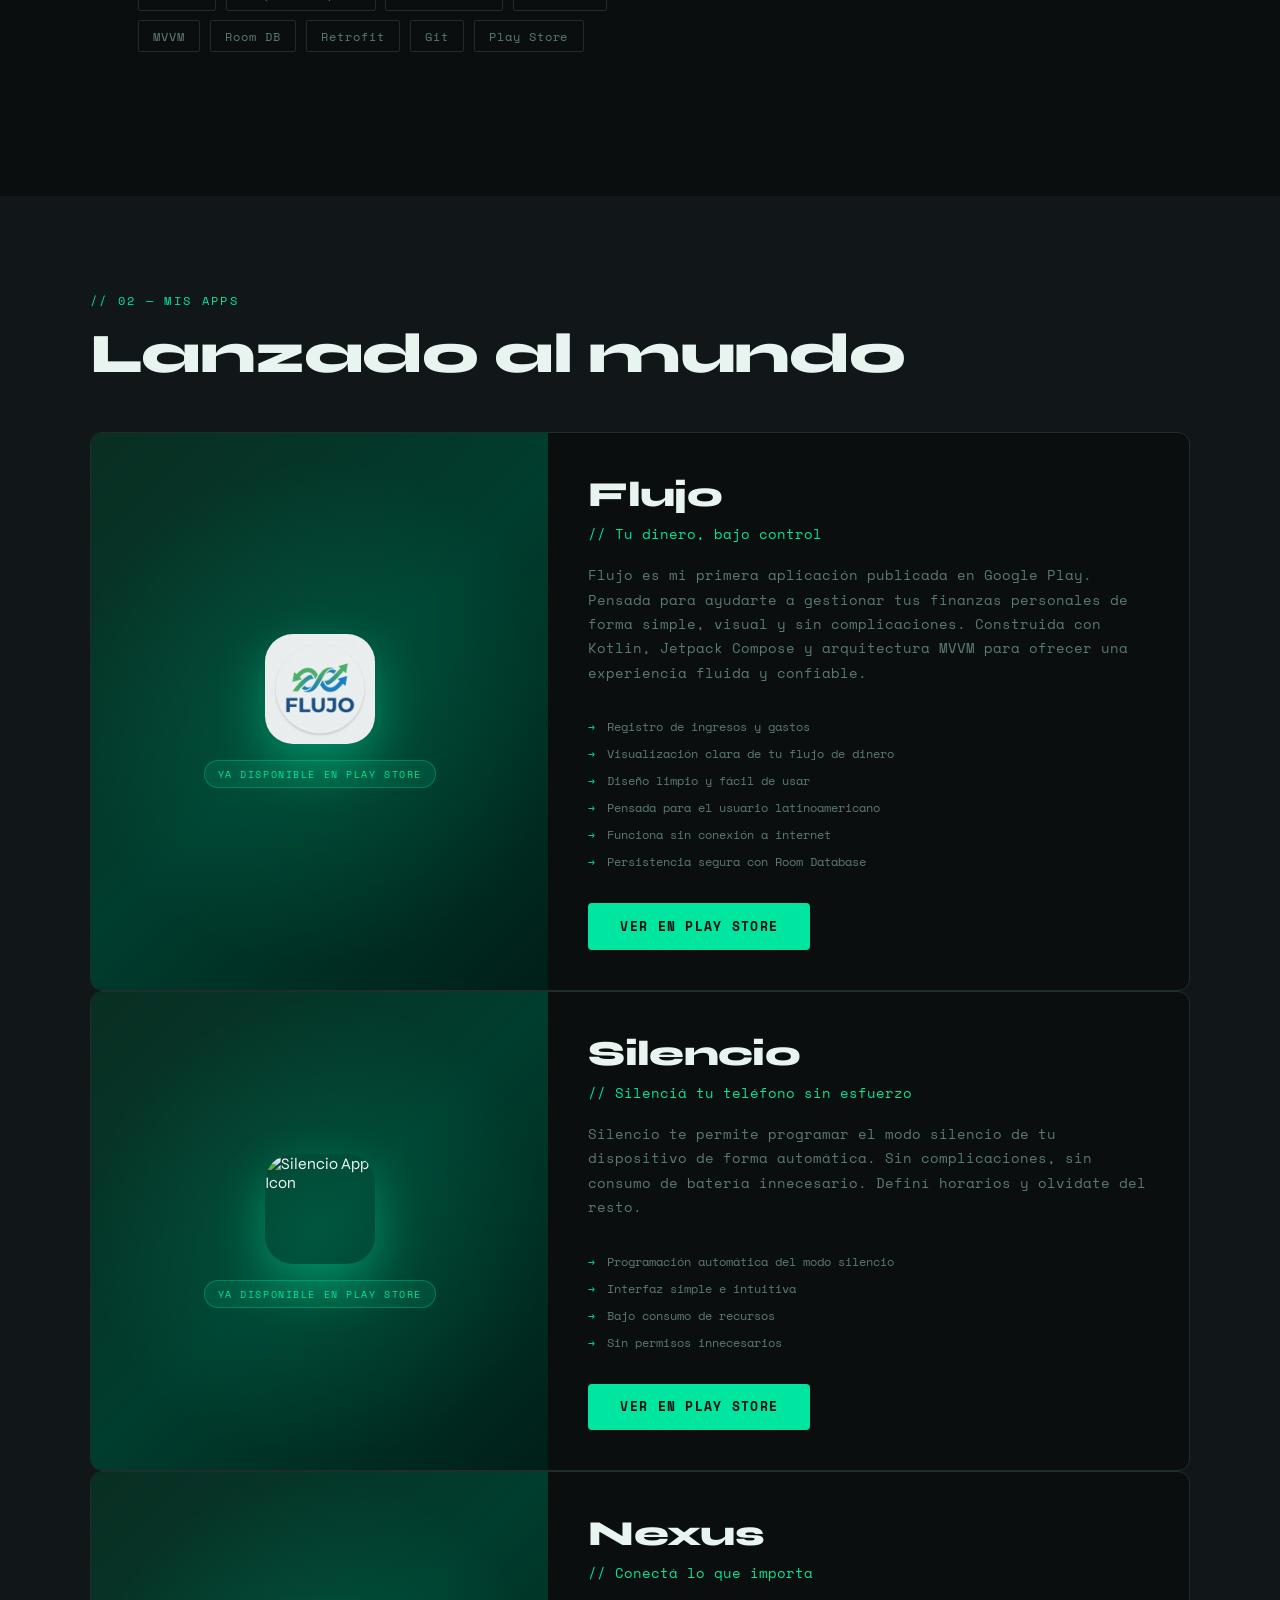
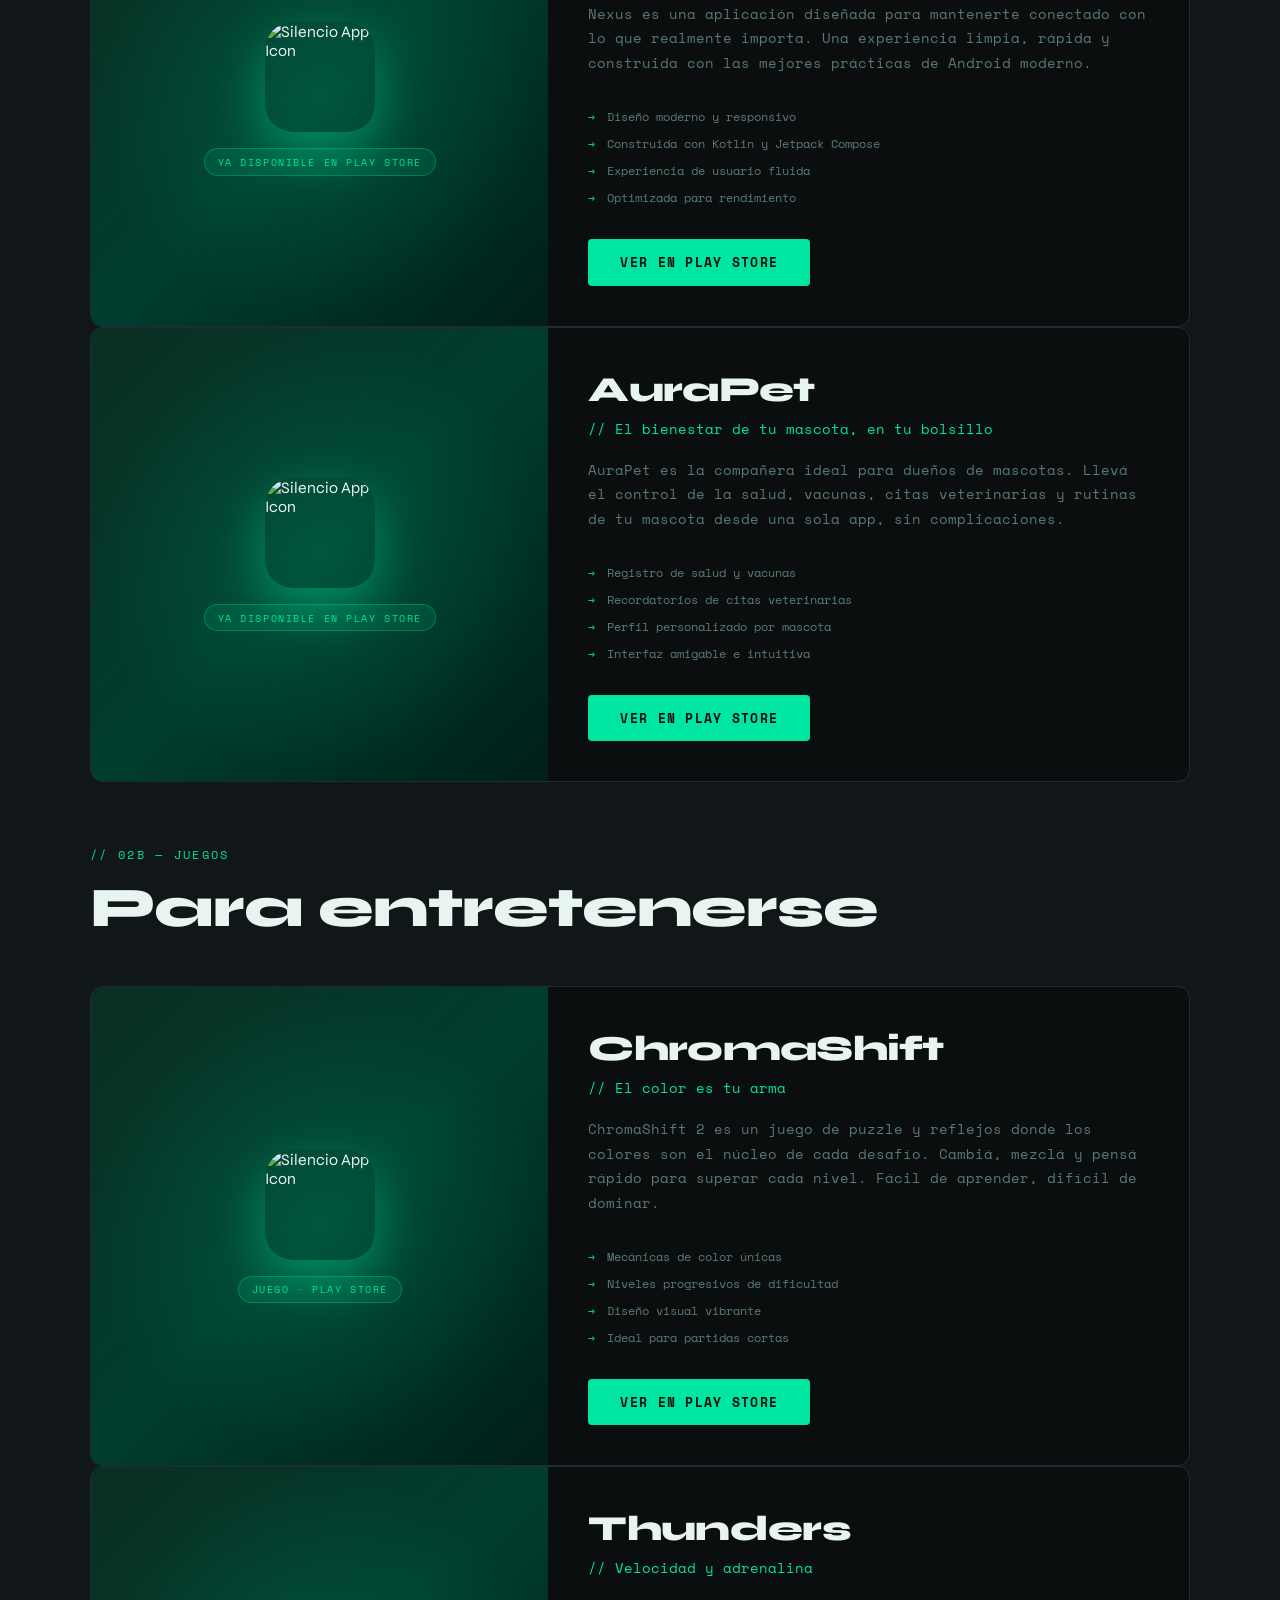
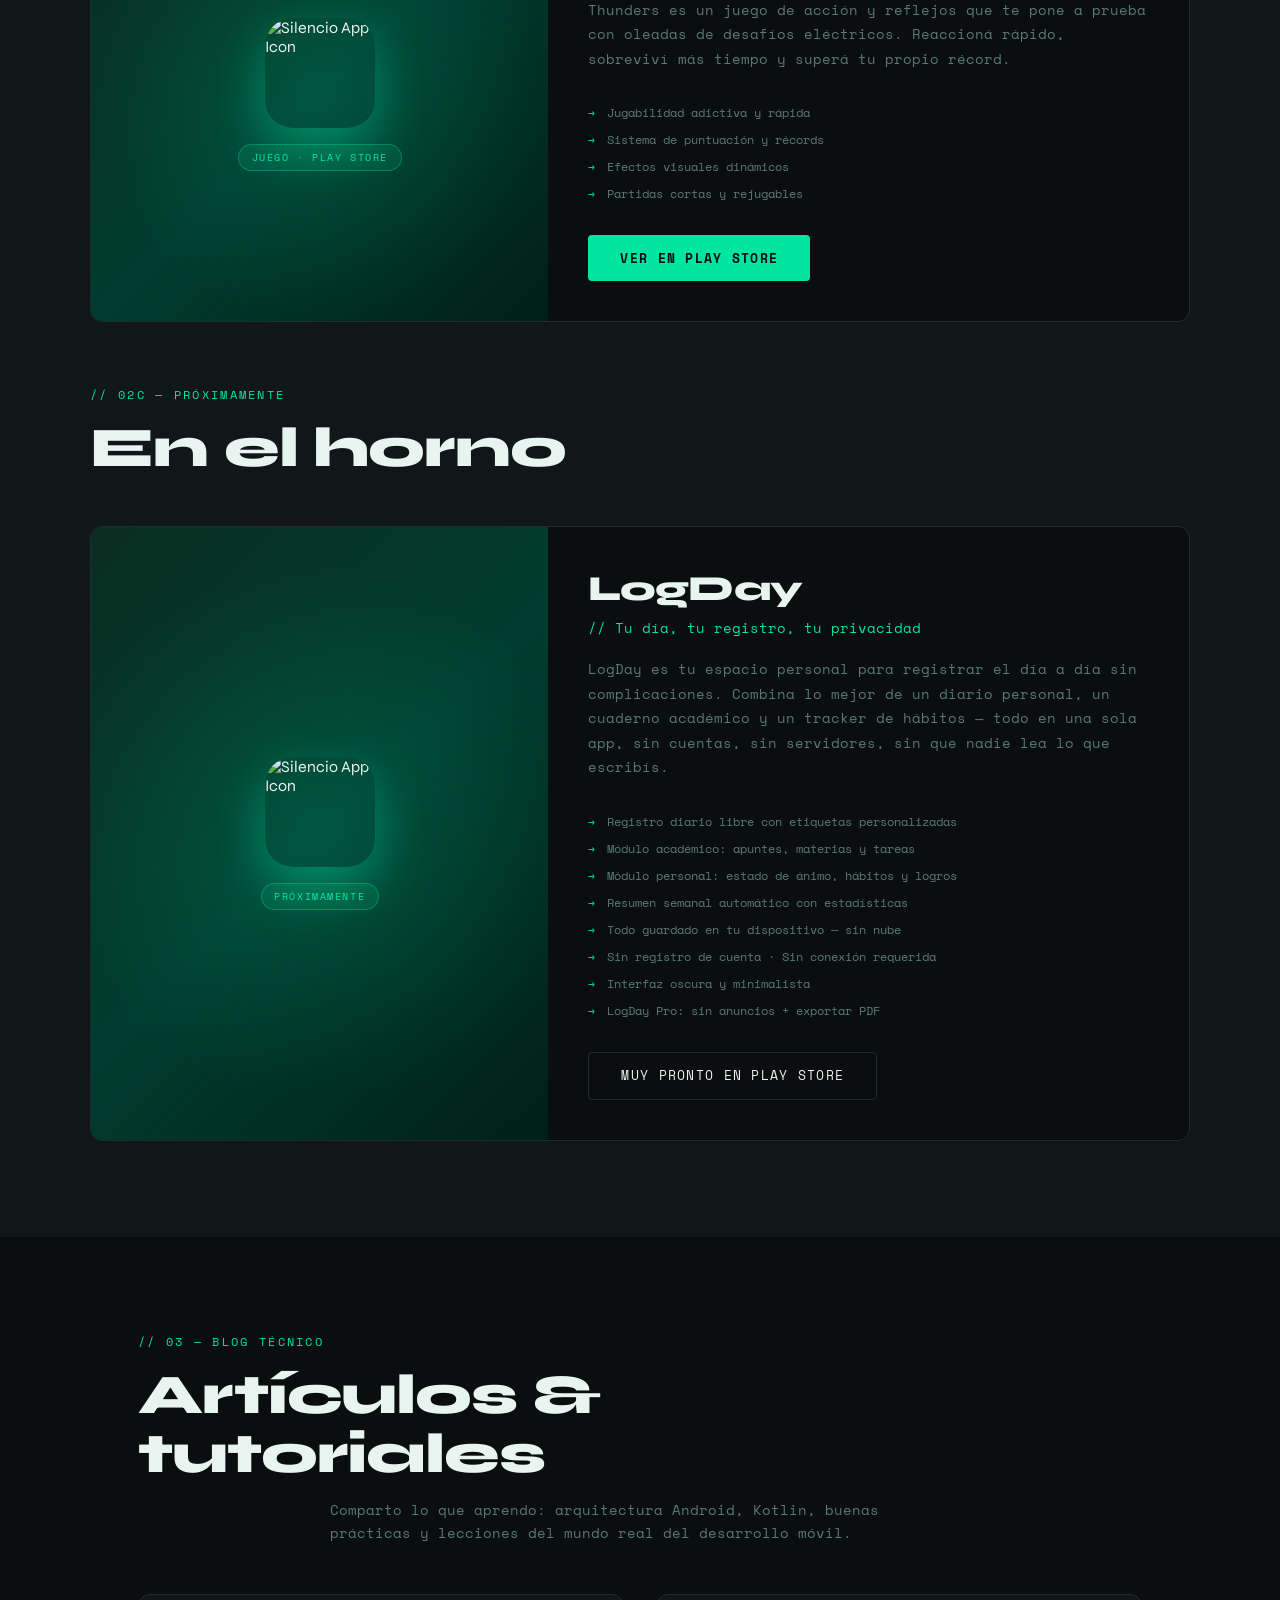
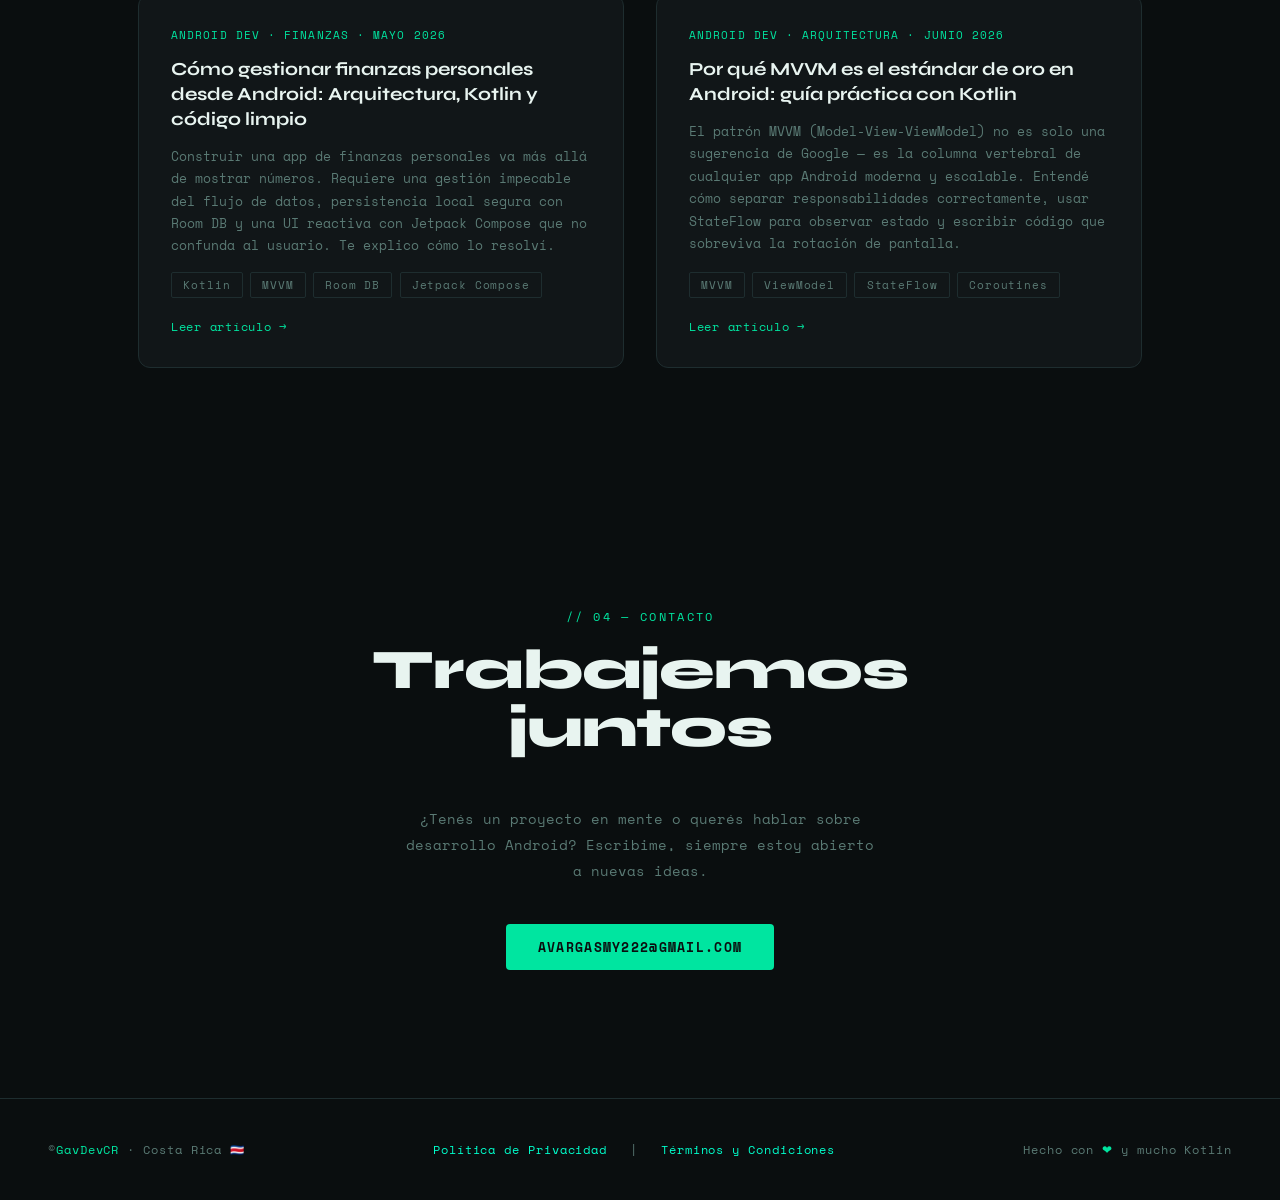
==== commit 702d7d0b: "Update index.html" ====
--- a/index.html
+++ b/index.html
@@ -85,8 +85,8 @@
       </div>
       <div class="stats-grid reveal">
         <div class="stat-card">
-          <div class="stat-num" data-count="1">0</div>
-          <div class="stat-label">App publicada</div>
+          <div class="stat-num" data-count="6">0</div>
+          <div class="stat-label">Apps publicadas</div>
         </div>
         <div class="stat-card">
           <div class="stat-num" data-count="100">0</div>
@@ -122,6 +122,8 @@
         <p class="section-label">// 02 — mis apps</p>
         <h2 class="section-title">Lanzado al mundo</h2>
       </div>
+
+      <!-- Flujo -->
       <div class="app-card reveal">
         <div class="app-visual">
           <div class="app-icon-wrap">
@@ -152,6 +154,192 @@
           <a href="https://play.google.com/store/apps/details?id=com.avargas.flujo&pcampaignid=web_share" class="btn btn-primary" target="_blank" rel="noopener">Ver en Play Store</a>
         </div>
       </div>
+
+      <!-- Silencio -->
+      <div class="app-card reveal">
+        <div class="app-visual">
+          <div class="app-icon-wrap">
+            <div class="app-icon">
+              <img src="https://play-lh.googleusercontent.com/VmrdQWz3ZwmOGa0EfY4XIp820fONh91BVOpTjzce-G8d917hF3lgtZOJOCddOr7fshbYN8ZWDiHN7aHFZWgjug=w480-h960" alt="Silencio App Icon" />
+            </div>
+            <span class="app-badge">YA DISPONIBLE EN PLAY STORE</span>
+          </div>
+        </div>
+        <div class="app-info">
+          <h3 class="app-name">Silencio</h3>
+          <p class="app-tagline">// Silenciá tu teléfono sin esfuerzo</p>
+          <p class="app-desc">
+            Silencio te permite programar el modo silencio de tu dispositivo
+            de forma automática. Sin complicaciones, sin consumo de batería
+            innecesario. Definí horarios y olvidate del resto.
+          </p>
+          <div class="app-features">
+            <div class="feature-item">Programación automática del modo silencio</div>
+            <div class="feature-item">Interfaz simple e intuitiva</div>
+            <div class="feature-item">Bajo consumo de recursos</div>
+            <div class="feature-item">Sin permisos innecesarios</div>
+          </div>
+          <a href="https://play.google.com/store/apps/details?id=com.app.silencioapp" class="btn btn-primary" target="_blank" rel="noopener">Ver en Play Store</a>
+        </div>
+      </div>
+
+      <!-- Nexus -->
+      <div class="app-card reveal">
+        <div class="app-visual">
+          <div class="app-icon-wrap">
+            <div class="app-icon">
+              <img src="https://play-lh.googleusercontent.com/uH_zsyPCJAzTubUqx0x-V1sboGlOZoPPa2QRaBG9DTXjFgrJA_HcUuuGQeqmS1_3tMdzMQG4pVWnrPkS2i2mpx0=w480-h960" alt="Silencio App Icon" />
+            </div>
+            <span class="app-badge">YA DISPONIBLE EN PLAY STORE</span>
+          </div>
+        </div>
+        <div class="app-info">
+          <h3 class="app-name">Nexus</h3>
+          <p class="app-tagline">// Conectá lo que importa</p>
+          <p class="app-desc">
+            Nexus es una aplicación diseñada para mantenerte conectado con
+            lo que realmente importa. Una experiencia limpia, rápida y
+            construida con las mejores prácticas de Android moderno.
+          </p>
+          <div class="app-features">
+            <div class="feature-item">Diseño moderno y responsivo</div>
+            <div class="feature-item">Construida con Kotlin y Jetpack Compose</div>
+            <div class="feature-item">Experiencia de usuario fluida</div>
+            <div class="feature-item">Optimizada para rendimiento</div>
+          </div>
+          <a href="https://play.google.com/store/apps/details?id=com.application.nexusapp" class="btn btn-primary" target="_blank" rel="noopener">Ver en Play Store</a>
+        </div>
+      </div>
+
+      <!-- AuraPet -->
+      <div class="app-card reveal">
+        <div class="app-visual">
+          <div class="app-icon-wrap">
+          <div class="app-icon">
+              <img src="https://play-lh.googleusercontent.com/IlKLaPUvCb-8QLlumZXToLEmjTRXrN6EWdFQVwd5ZsejP6bgFgND5cjkSS4pZ3UZbTxW1jXDZz851U7ruBFqTdQ=w480-h960" alt="Silencio App Icon" />
+            </div>
+            <span class="app-badge">YA DISPONIBLE EN PLAY STORE</span>
+          </div>
+        </div>
+        <div class="app-info">
+          <h3 class="app-name">AuraPet</h3>
+          <p class="app-tagline">// El bienestar de tu mascota, en tu bolsillo</p>
+          <p class="app-desc">
+            AuraPet es la compañera ideal para dueños de mascotas.
+            Llevá el control de la salud, vacunas, citas veterinarias y
+            rutinas de tu mascota desde una sola app, sin complicaciones.
+          </p>
+          <div class="app-features">
+            <div class="feature-item">Registro de salud y vacunas</div>
+            <div class="feature-item">Recordatorios de citas veterinarias</div>
+            <div class="feature-item">Perfil personalizado por mascota</div>
+            <div class="feature-item">Interfaz amigable e intuitiva</div>
+          </div>
+          <a href="https://play.google.com/store/apps/details?id=com.aurapet.app" class="btn btn-primary" target="_blank" rel="noopener">Ver en Play Store</a>
+        </div>
+      </div>
+
+      <!-- JUEGOS -->
+      <div class="reveal" style="margin-top: 4rem;">
+        <p class="section-label">// 02b — juegos</p>
+        <h2 class="section-title">Para entretenerse</h2>
+      </div>
+
+      <!-- ChromaShift 2 -->
+      <div class="app-card reveal">
+        <div class="app-visual app-visual-game">
+          <div class="app-icon-wrap">
+            <div class="app-icon">
+              <img src="https://play-lh.googleusercontent.com/uZcJF_Ik_TIefjgskc4SSCDL4zr3Wbxd-zRb38GBcqxlFn3ShPbF3yX_TA3i0lLpLxJirWTrKOvYmqtQBTrROrk=w480-h960" alt="Silencio App Icon" />
+            </div>
+            <span class="app-badge app-badge-game">JUEGO · PLAY STORE</span>
+          </div>
+        </div>
+        <div class="app-info">
+          <h3 class="app-name">ChromaShift</h3>
+          <p class="app-tagline">// El color es tu arma</p>
+          <p class="app-desc">
+            ChromaShift 2 es un juego de puzzle y reflejos donde los colores
+            son el núcleo de cada desafío. Cambiá, mezclá y pensá rápido
+            para superar cada nivel. Fácil de aprender, difícil de dominar.
+          </p>
+          <div class="app-features">
+            <div class="feature-item">Mecánicas de color únicas</div>
+            <div class="feature-item">Niveles progresivos de dificultad</div>
+            <div class="feature-item">Diseño visual vibrante</div>
+            <div class="feature-item">Ideal para partidas cortas</div>
+          </div>
+          <a href="https://play.google.com/store/apps/details?id=com.avargas.chromashift2" class="btn btn-primary" target="_blank" rel="noopener">Ver en Play Store</a>
+        </div>
+      </div>
+
+      <!-- Thunders -->
+      <div class="app-card reveal">
+        <div class="app-visual app-visual-game">
+          <div class="app-icon-wrap">
+            <div class="app-icon">
+              <img src="https://play-lh.googleusercontent.com/7WtZ8IyHSVrKykdnV4xlfOuP9RQtujjesKywgkGZAwPJPA7xTRZeP4NSM78tmLazI5ECOL-LV-48mW5p8lCPLA=w480-h960" alt="Silencio App Icon" />
+            </div>
+            <span class="app-badge app-badge-game">JUEGO · PLAY STORE</span>
+          </div>
+        </div>
+        <div class="app-info">
+          <h3 class="app-name">Thunders</h3>
+          <p class="app-tagline">// Velocidad y adrenalina</p>
+          <p class="app-desc">
+            Thunders es un juego de acción y reflejos que te pone a prueba
+            con oleadas de desafíos eléctricos. Reaccioná rápido, sobreviví
+            más tiempo y superá tu propio récord.
+          </p>
+          <div class="app-features">
+            <div class="feature-item">Jugabilidad adictiva y rápida</div>
+            <div class="feature-item">Sistema de puntuación y récords</div>
+            <div class="feature-item">Efectos visuales dinámicos</div>
+            <div class="feature-item">Partidas cortas y rejugables</div>
+          </div>
+          <a href="https://play.google.com/store/apps/details?id=com.avargas.thunders" class="btn btn-primary" target="_blank" rel="noopener">Ver en Play Store</a>
+        </div>
+      </div>
+
+      <!-- PRÓXIMAMENTE -->
+      <div class="reveal" style="margin-top: 4rem;">
+        <p class="section-label">// 02c — próximamente</p>
+        <h2 class="section-title">En el horno</h2>
+      </div>
+
+      <!-- LogDay -->
+      <div class="app-card app-card-soon reveal">
+        <div class="app-visual app-visual-soon">
+          <div class="app-icon-wrap">
+            <div class="app-icon">
+              <img src="" alt="Silencio App Icon" />
+            </div>
+            <span class="app-badge app-badge-soon">PRÓXIMAMENTE</span>
+          </div>
+        </div>
+        <div class="app-info">
+          <h3 class="app-name">LogDay</h3>
+          <p class="app-tagline">// Tu día, tu registro, tu privacidad</p>
+          <p class="app-desc">
+            LogDay es tu espacio personal para registrar el día a día sin complicaciones.
+            Combina lo mejor de un diario personal, un cuaderno académico y un tracker
+            de hábitos — todo en una sola app, sin cuentas, sin servidores, sin que
+            nadie lea lo que escribís.
+          </p>
+          <div class="app-features">
+            <div class="feature-item">Registro diario libre con etiquetas personalizadas</div>
+            <div class="feature-item">Módulo académico: apuntes, materias y tareas</div>
+            <div class="feature-item">Módulo personal: estado de ánimo, hábitos y logros</div>
+            <div class="feature-item">Resumen semanal automático con estadísticas</div>
+            <div class="feature-item">Todo guardado en tu dispositivo — sin nube</div>
+            <div class="feature-item">Sin registro de cuenta · Sin conexión requerida</div>
+            <div class="feature-item">Interfaz oscura y minimalista</div>
+            <div class="feature-item">LogDay Pro: sin anuncios + exportar PDF</div>
+          </div>
+          <span class="btn btn-outline btn-soon">Muy pronto en Play Store</span>
+        </div>
+      </div>
+
     </div>
   </section>
 
--- a/style.css
+++ b/style.css
@@ -1,4 +1,3 @@
-
 :root {
   --bg:       #0a0e0f;
   --surface:  #111618;
@@ -83,8 +82,9 @@
 #hero {
   position: relative;
   min-height: 100vh;
-  display: flex; align-items: center;
-  padding: 7rem 3rem 4rem;
+  display: flex;
+  align-items: center;
+  padding: 7rem 3rem 5rem;
   overflow: hidden;
 }
 
@@ -112,7 +112,12 @@
   50%      { transform: translateY(-30px) scale(1.05); }
 }
 
-.hero-inner { position: relative; z-index: 1; max-width: 900px; }
+.hero-inner {
+  position: relative;
+  z-index: 1;
+  max-width: 900px;
+  width: 100%;
+}
 
 .hero-tag {
   font-family: var(--mono);
@@ -126,13 +131,15 @@
 }
 
 .hero-name {
-  font-size: clamp(3.5rem, 10vw, 8rem);
+  font-size: clamp(2.8rem, 10vw, 8rem);
   font-weight: 800;
-  line-height: .95;
+  line-height: 1;
   letter-spacing: -.03em;
   margin-bottom: 1.5rem;
   opacity: 0;
   animation: fadeUp .7s .4s forwards;
+  word-break: keep-all;
+  overflow-wrap: normal;
 }
 .hero-name .accent { color: var(--accent); }
 
@@ -148,7 +155,9 @@
 }
 
 .hero-cta {
-  display: flex; gap: 1rem; flex-wrap: wrap;
+  display: flex;
+  gap: 1rem;
+  flex-wrap: wrap;
   opacity: 0;
   animation: fadeUp .7s .8s forwards;
 }
@@ -450,3 +459,198 @@
 ::-webkit-scrollbar-track { background: var(--bg); }
 ::-webkit-scrollbar-thumb { background: var(--border); border-radius: 2px; }
 ::-webkit-scrollbar-thumb:hover { background: var(--accent); }
+
+/* ─── RESPONSIVE MOBILE ─── */
+@media (max-width: 600px) {
+
+  /* Cursor off en touch */
+  body { cursor: auto; }
+  .cursor { display: none; }
+
+  /* NAV */
+  nav {
+    padding: 1rem 1.2rem;
+    gap: .8rem;
+  }
+  .nav-logo { font-size: .78rem; }
+  .nav-links { gap: .6rem; flex-wrap: wrap; justify-content: flex-end; }
+  .nav-links a { font-size: .7rem; }
+
+  /* HERO */
+  #hero {
+    padding: 5.5rem 1.4rem 4rem;
+    min-height: 100svh;
+    align-items: flex-start;
+  }
+  .hero-inner {
+    max-width: 100%;
+    width: 100%;
+  }
+  .hero-tag {
+    font-size: .65rem;
+    letter-spacing: .1em;
+    white-space: normal;
+    margin-bottom: 1rem;
+  }
+  .hero-name {
+    font-size: clamp(2.4rem, 13vw, 3.2rem);
+    line-height: 1;
+    margin-bottom: 1.2rem;
+  }
+  .hero-name br { display: inline; }
+  .hero-desc {
+    font-size: .82rem;
+    max-width: 100%;
+    margin-bottom: 2rem;
+    overflow-wrap: break-word;
+  }
+  .hero-cta {
+    flex-direction: column;
+    gap: .7rem;
+  }
+  .btn {
+    width: 100%;
+    text-align: center;
+    padding: .9rem 1rem;
+  }
+  .scroll-hint { left: 1.4rem; }
+
+  /* SECTIONS */
+  section { padding: 4rem 1.2rem; }
+  .section-title { font-size: clamp(1.6rem, 7vw, 2.2rem); margin-bottom: 2rem; }
+
+  /* ABOUT */
+  #about { padding: 4rem 1.2rem; }
+  .about-grid { grid-template-columns: 1fr; gap: 2.5rem; }
+  .about-text p { font-size: .82rem; }
+  .stats-grid { grid-template-columns: 1fr 1fr; gap: 1rem; }
+  .stat-card { padding: 1.2rem; }
+  .stat-num { font-size: 2rem; }
+
+  /* APPS */
+  #apps { padding: 4rem 1.2rem; }
+  .app-card { grid-template-columns: 1fr; }
+  .app-visual { min-height: 200px; padding: 2rem; }
+  .app-icon { width: 90px; height: 90px; }
+  .app-info { padding: 1.5rem; }
+  .app-name { font-size: 1.8rem; }
+
+  /* CONTACT */
+  #contact { padding: 4rem 1.2rem; }
+  .contact-sub { font-size: .82rem; }
+  .social-links { gap: .7rem; }
+  .social-link { font-size: .72rem; padding: .6rem 1rem; }
+
+  /* FOOTER */
+  footer {
+    padding: 1.5rem 1.2rem;
+    flex-direction: column;
+    text-align: center;
+    gap: .5rem;
+  }
+}
+
+/* ─── AD SECTION ─── */
+.ad-section {
+  max-width: 960px;
+  margin: 0 auto;
+  padding: 1.5rem 3rem;
+}
+
+/* ─── BLOG SECTION ─── */
+#blog {
+  max-width: 1100px;
+  margin: 0 auto;
+  text-align: left;
+}
+#blog .section-title {
+  margin-bottom: 1rem;
+}
+#blog .contact-sub {
+  font-family: var(--mono);
+  font-size: .85rem;
+  color: var(--muted);
+  line-height: 1.7;
+  margin-top: .5rem;
+  margin-bottom: 0;
+  max-width: 620px;
+  text-align: left;
+}
+.blog-grid {
+  display: grid;
+  grid-template-columns: repeat(2, 1fr);
+  gap: 2rem;
+  margin-top: 3rem;
+}
+.blog-card {
+  background: var(--surface);
+  border: 1px solid var(--border);
+  border-radius: 12px;
+  padding: 2rem;
+  display: flex;
+  flex-direction: column;
+  gap: .9rem;
+  transition: border-color .25s, transform .25s, box-shadow .25s;
+}
+.blog-card:hover {
+  border-color: var(--accent);
+  transform: translateY(-5px);
+  box-shadow: 0 8px 32px rgba(0, 229, 160, .08);
+}
+.blog-card-meta {
+  font-family: var(--mono);
+  font-size: .68rem;
+  color: var(--accent);
+  letter-spacing: .1em;
+  text-transform: uppercase;
+}
+.blog-card-title {
+  font-family: var(--sans);
+  font-size: 1.15rem;
+  font-weight: 700;
+  line-height: 1.35;
+}
+.blog-card-title a {
+  color: var(--text);
+  text-decoration: none;
+  transition: color .2s;
+}
+.blog-card-title a:hover { color: var(--accent); }
+.blog-card-excerpt {
+  font-family: var(--mono);
+  font-size: .8rem;
+  color: var(--muted);
+  line-height: 1.75;
+  flex-grow: 1;
+}
+.blog-card-tags {
+  display: flex;
+  flex-wrap: wrap;
+  gap: .45rem;
+}
+.blog-card-tags .skill-tag {
+  font-size: .68rem;
+  padding: .25rem .7rem;
+}
+.blog-read-more {
+  font-family: var(--mono);
+  font-size: .76rem;
+  color: var(--accent);
+  text-decoration: none;
+  letter-spacing: .06em;
+  margin-top: .25rem;
+  transition: letter-spacing .2s;
+}
+.blog-read-more:hover { letter-spacing: .14em; }
+
+/* ─── AD inside blog ─── */
+#blog .ad-section {
+  padding: 0;
+  margin-top: 3rem;
+}
+
+@media (max-width: 768px) {
+  #blog { padding: 4rem 1.2rem; }
+  .blog-grid { grid-template-columns: 1fr; }
+  .ad-section { padding: 1.5rem 1.2rem; }
+}
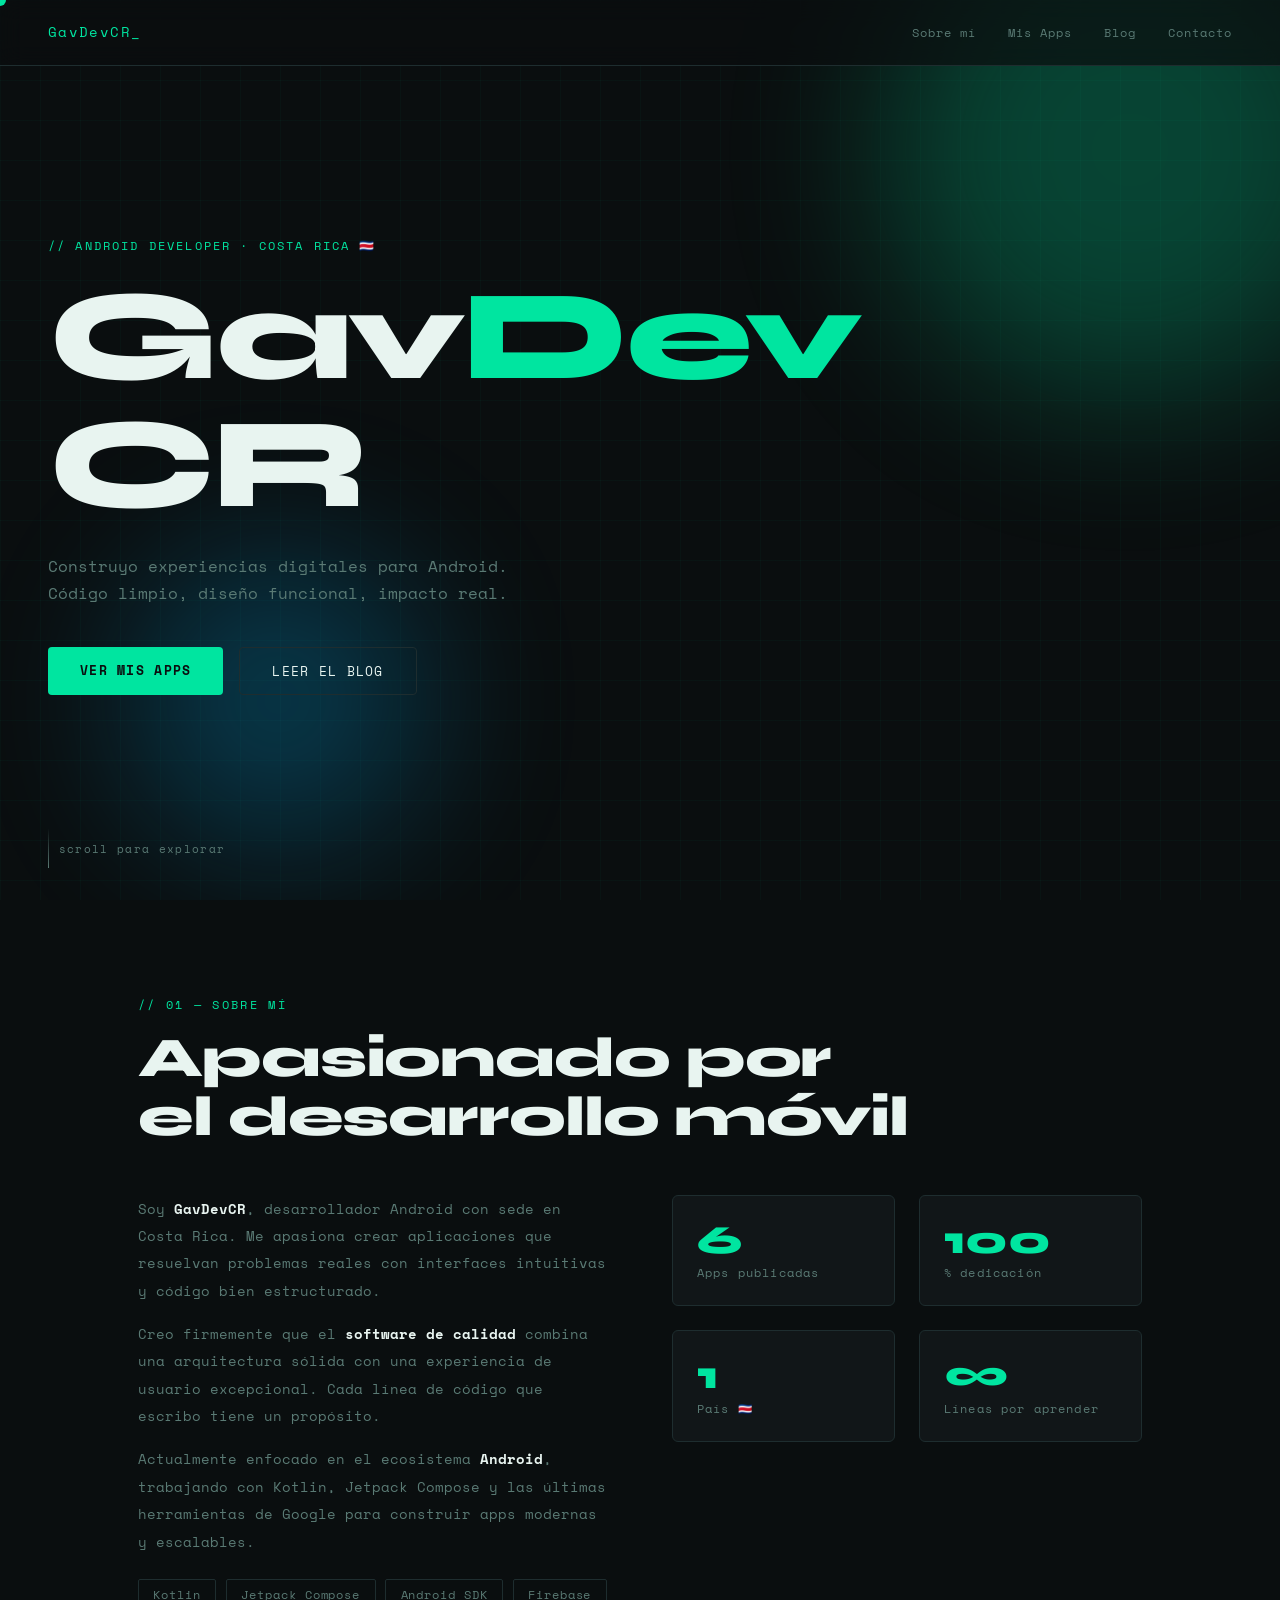
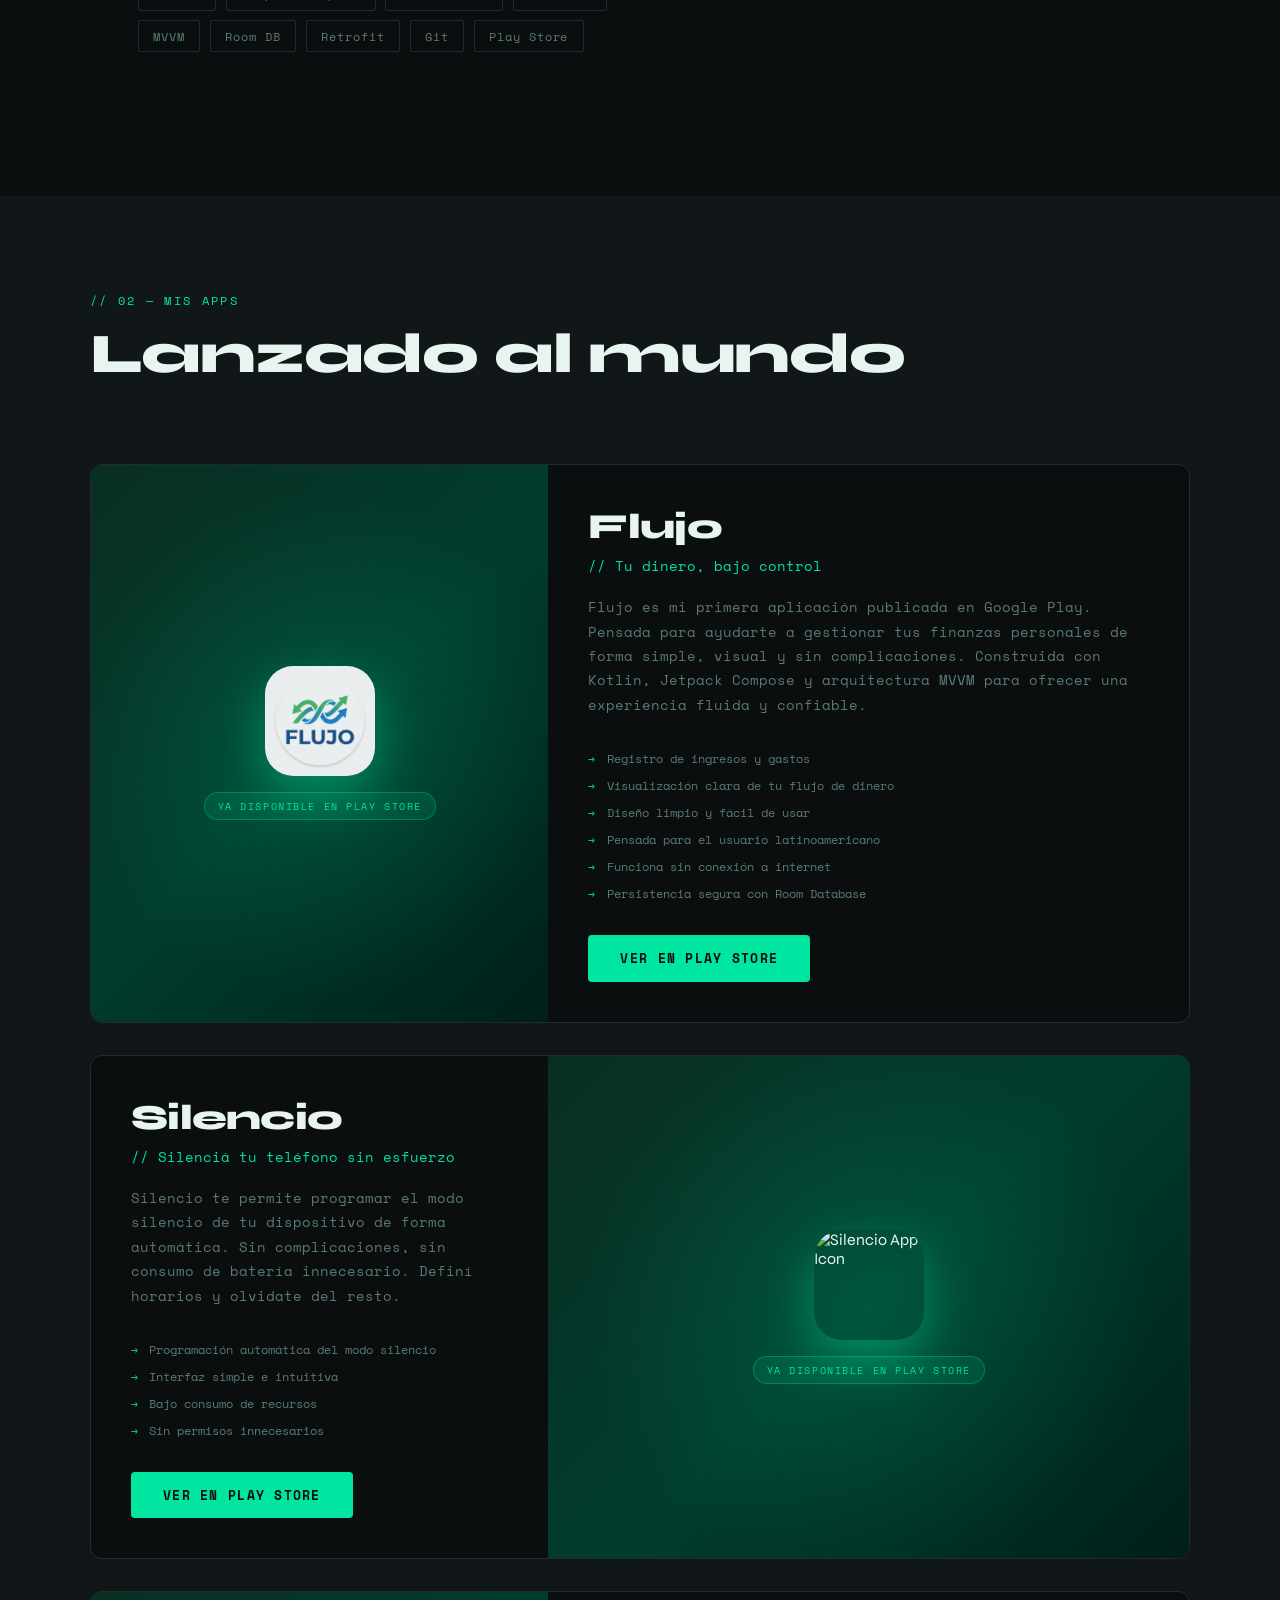
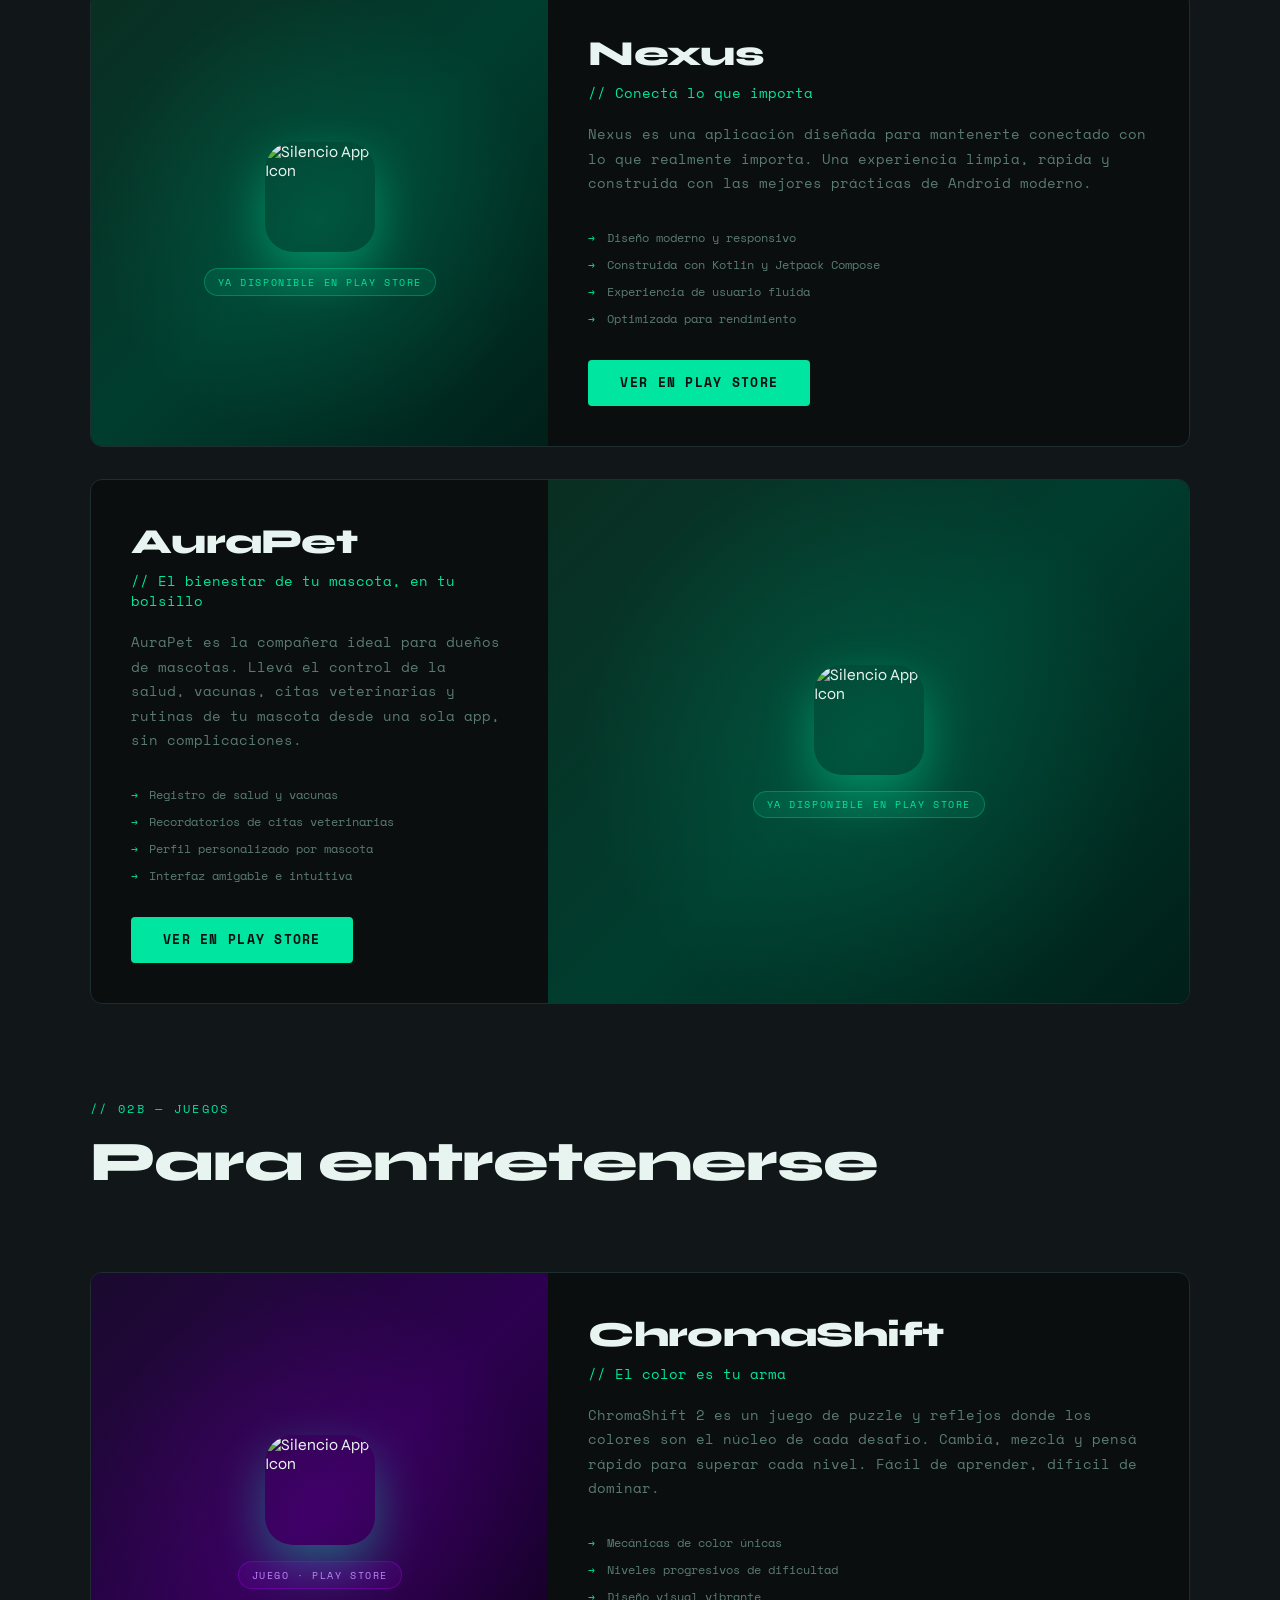
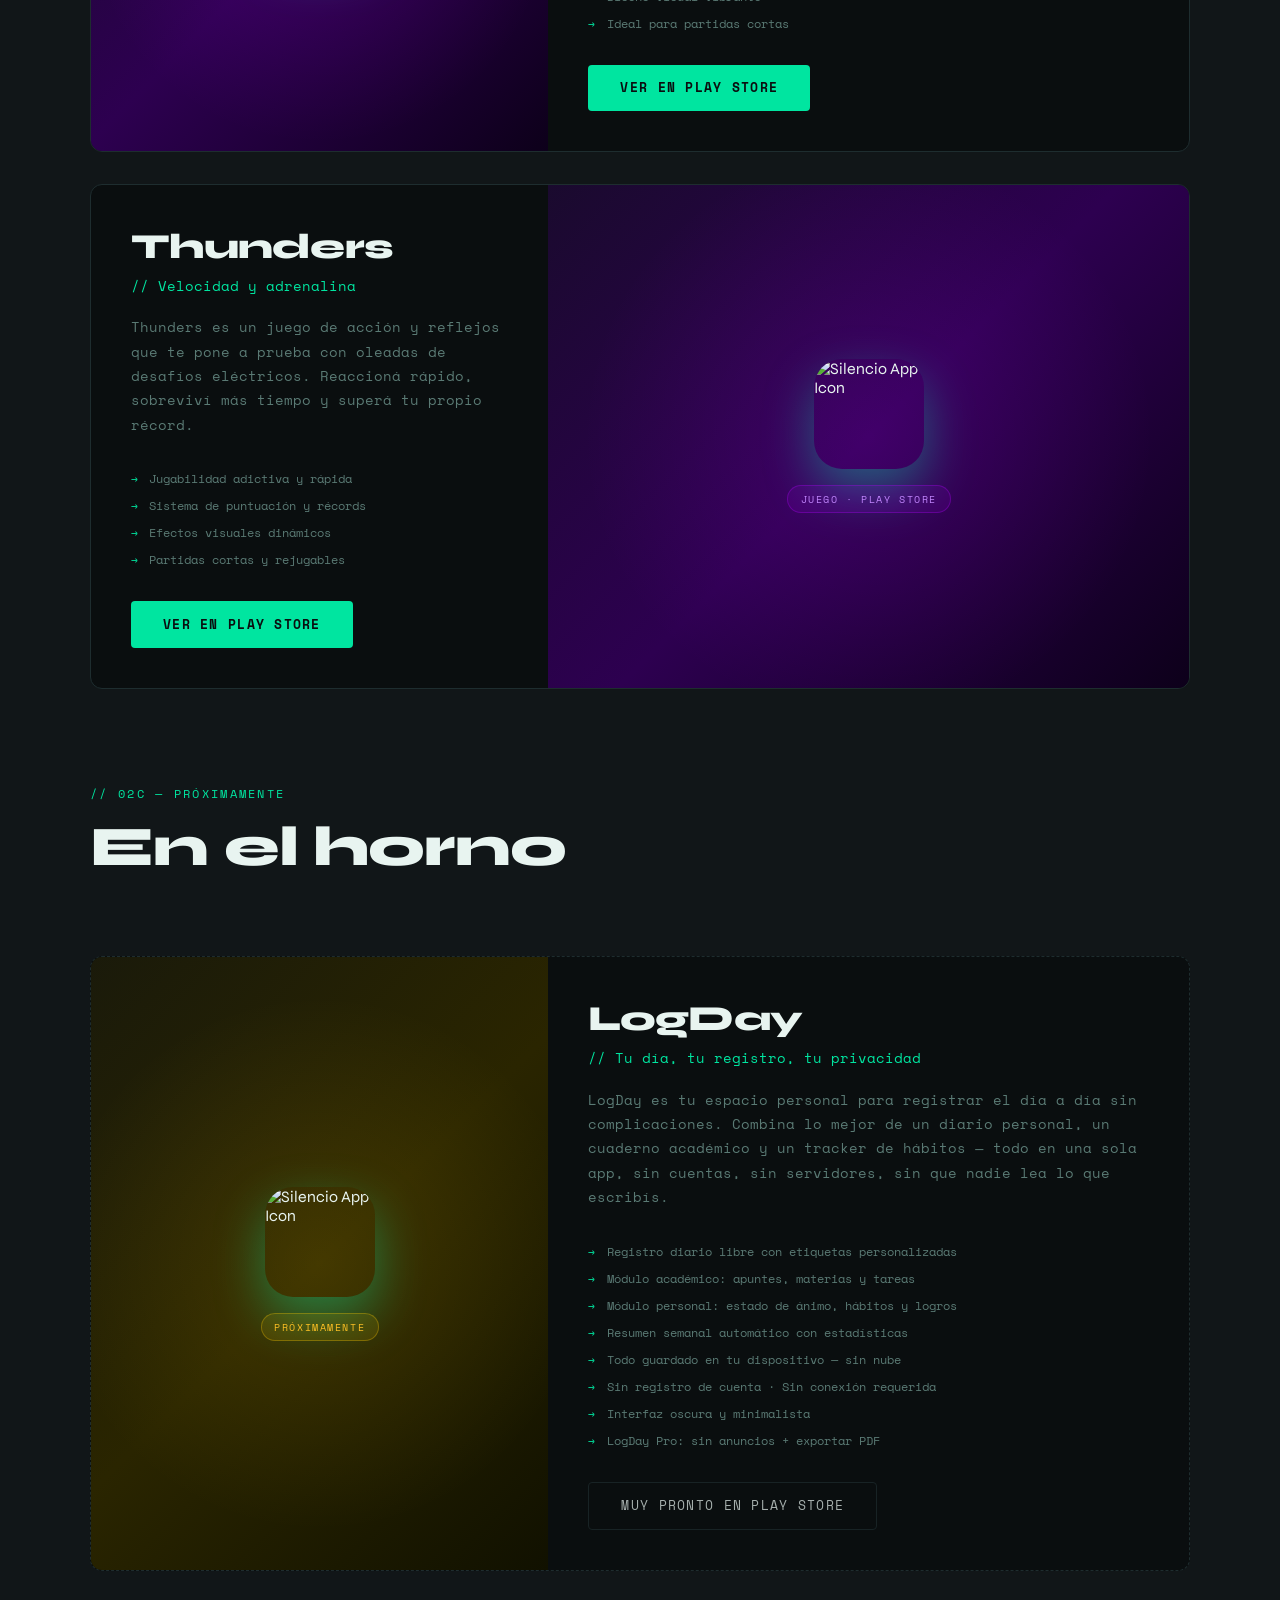
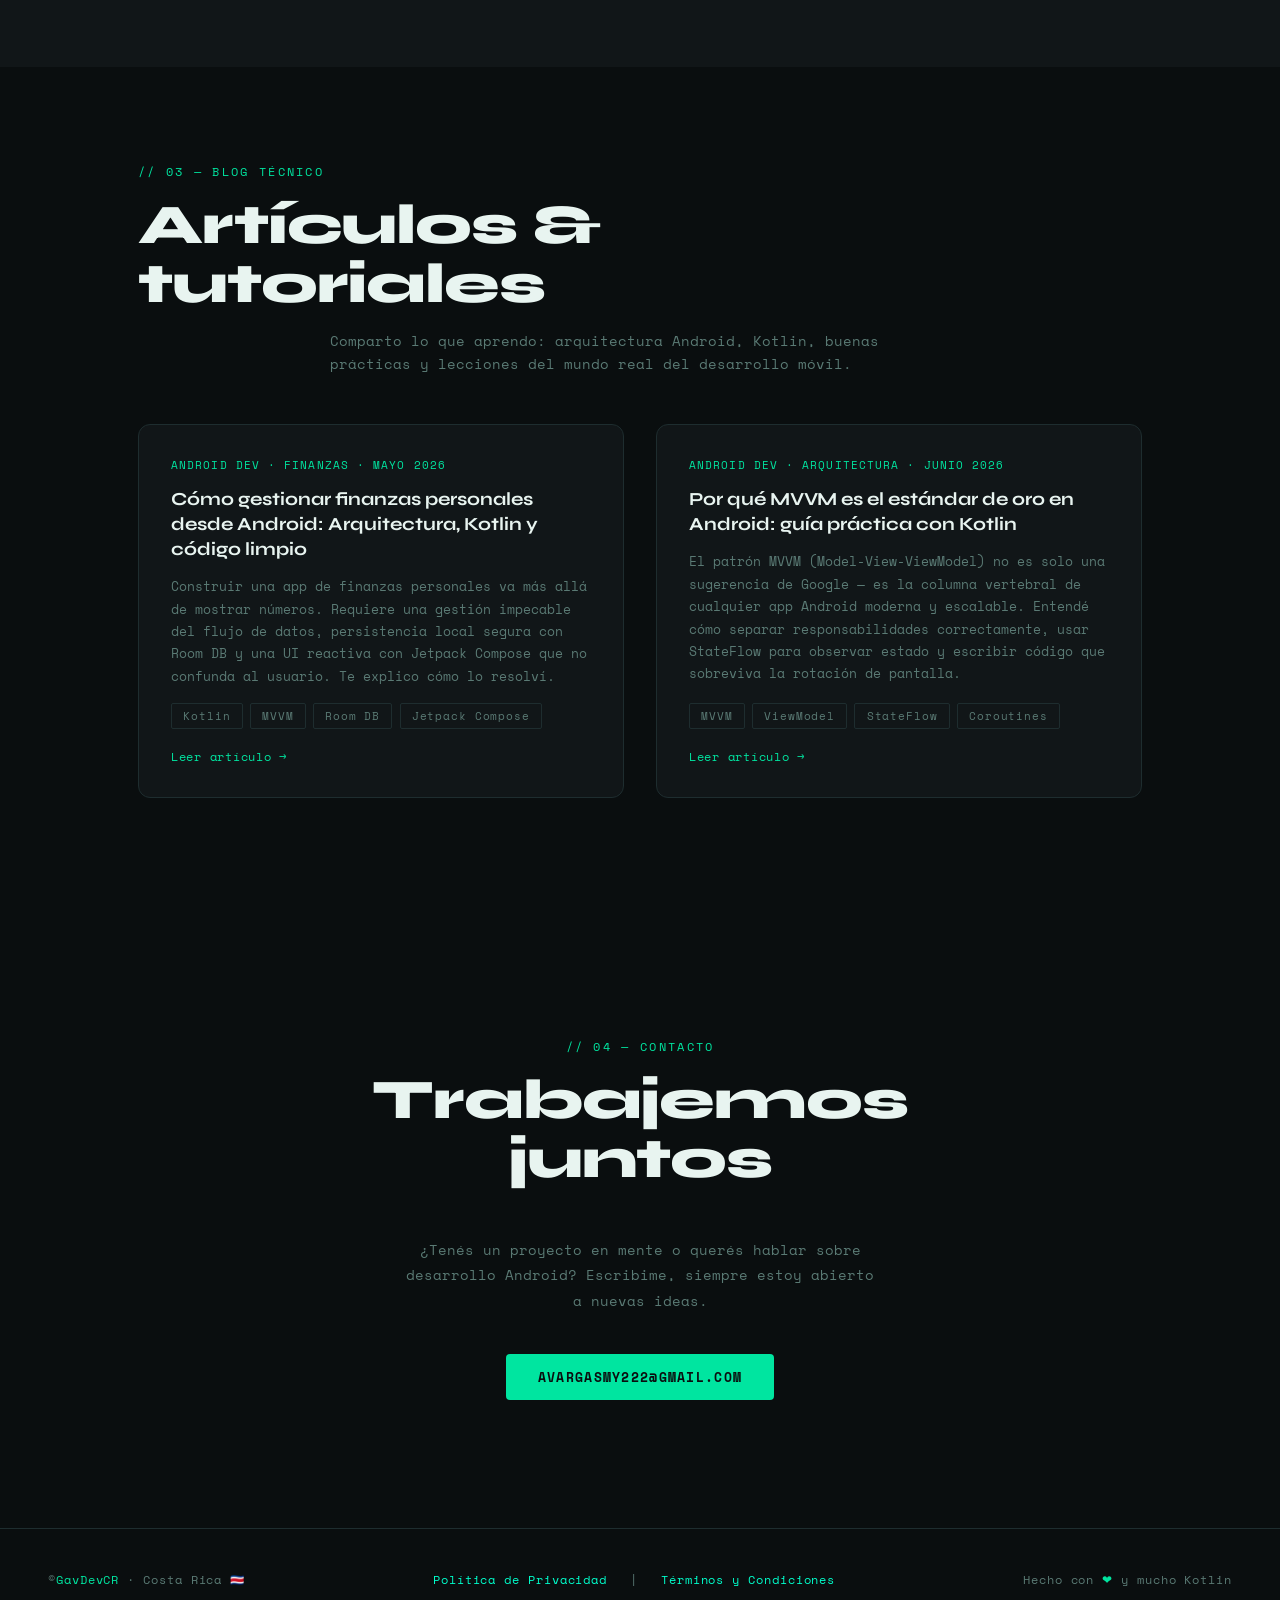
==== commit 1c251f64: "Update index.html" ====
--- a/index.html
+++ b/index.html
@@ -157,14 +157,7 @@
 
       <!-- Silencio -->
       <div class="app-card reveal">
-        <div class="app-visual">
-          <div class="app-icon-wrap">
-            <div class="app-icon">
-              <img src="https://play-lh.googleusercontent.com/VmrdQWz3ZwmOGa0EfY4XIp820fONh91BVOpTjzce-G8d917hF3lgtZOJOCddOr7fshbYN8ZWDiHN7aHFZWgjug=w480-h960" alt="Silencio App Icon" />
-            </div>
-            <span class="app-badge">YA DISPONIBLE EN PLAY STORE</span>
-          </div>
-        </div>
+        
         <div class="app-info">
           <h3 class="app-name">Silencio</h3>
           <p class="app-tagline">// Silenciá tu teléfono sin esfuerzo</p>
@@ -181,6 +174,14 @@
           </div>
           <a href="https://play.google.com/store/apps/details?id=com.app.silencioapp" class="btn btn-primary" target="_blank" rel="noopener">Ver en Play Store</a>
         </div>
+        <div class="app-visual">
+          <div class="app-icon-wrap">
+            <div class="app-icon">
+              <img src="https://play-lh.googleusercontent.com/VmrdQWz3ZwmOGa0EfY4XIp820fONh91BVOpTjzce-G8d917hF3lgtZOJOCddOr7fshbYN8ZWDiHN7aHFZWgjug=w480-h960" alt="Silencio App Icon" />
+            </div>
+            <span class="app-badge">YA DISPONIBLE EN PLAY STORE</span>
+          </div>
+        </div>
       </div>
 
       <!-- Nexus -->
@@ -213,14 +214,7 @@
 
       <!-- AuraPet -->
       <div class="app-card reveal">
-        <div class="app-visual">
-          <div class="app-icon-wrap">
-          <div class="app-icon">
-              <img src="https://play-lh.googleusercontent.com/IlKLaPUvCb-8QLlumZXToLEmjTRXrN6EWdFQVwd5ZsejP6bgFgND5cjkSS4pZ3UZbTxW1jXDZz851U7ruBFqTdQ=w480-h960" alt="Silencio App Icon" />
-            </div>
-            <span class="app-badge">YA DISPONIBLE EN PLAY STORE</span>
-          </div>
-        </div>
+        
         <div class="app-info">
           <h3 class="app-name">AuraPet</h3>
           <p class="app-tagline">// El bienestar de tu mascota, en tu bolsillo</p>
@@ -237,6 +231,14 @@
           </div>
           <a href="https://play.google.com/store/apps/details?id=com.aurapet.app" class="btn btn-primary" target="_blank" rel="noopener">Ver en Play Store</a>
         </div>
+        <div class="app-visual">
+          <div class="app-icon-wrap">
+          <div class="app-icon">
+              <img src="https://play-lh.googleusercontent.com/IlKLaPUvCb-8QLlumZXToLEmjTRXrN6EWdFQVwd5ZsejP6bgFgND5cjkSS4pZ3UZbTxW1jXDZz851U7ruBFqTdQ=w480-h960" alt="Silencio App Icon" />
+            </div>
+            <span class="app-badge">YA DISPONIBLE EN PLAY STORE</span>
+          </div>
+        </div>
       </div>
 
       <!-- JUEGOS -->
@@ -275,14 +277,7 @@
 
       <!-- Thunders -->
       <div class="app-card reveal">
-        <div class="app-visual app-visual-game">
-          <div class="app-icon-wrap">
-            <div class="app-icon">
-              <img src="https://play-lh.googleusercontent.com/7WtZ8IyHSVrKykdnV4xlfOuP9RQtujjesKywgkGZAwPJPA7xTRZeP4NSM78tmLazI5ECOL-LV-48mW5p8lCPLA=w480-h960" alt="Silencio App Icon" />
-            </div>
-            <span class="app-badge app-badge-game">JUEGO · PLAY STORE</span>
-          </div>
-        </div>
+        
         <div class="app-info">
           <h3 class="app-name">Thunders</h3>
           <p class="app-tagline">// Velocidad y adrenalina</p>
@@ -298,6 +293,14 @@
             <div class="feature-item">Partidas cortas y rejugables</div>
           </div>
           <a href="https://play.google.com/store/apps/details?id=com.avargas.thunders" class="btn btn-primary" target="_blank" rel="noopener">Ver en Play Store</a>
+        </div>
+        <div class="app-visual app-visual-game">
+          <div class="app-icon-wrap">
+            <div class="app-icon">
+              <img src="https://play-lh.googleusercontent.com/7WtZ8IyHSVrKykdnV4xlfOuP9RQtujjesKywgkGZAwPJPA7xTRZeP4NSM78tmLazI5ECOL-LV-48mW5p8lCPLA=w480-h960" alt="Silencio App Icon" />
+            </div>
+            <span class="app-badge app-badge-game">JUEGO · PLAY STORE</span>
+          </div>
         </div>
       </div>
 
--- a/style.css
+++ b/style.css
@@ -396,6 +396,55 @@
   font-size: .7rem;
 }
 
+/* ─── APPS GRID (multiple cards) ─── */
+.apps-inner { display: flex; flex-direction: column; gap: 2rem; }
+
+.app-icon-placeholder {
+  background: rgba(0,229,160,.08);
+  border: 1px solid rgba(0,229,160,.2);
+  display: flex; align-items: center; justify-content: center;
+}
+.app-icon-placeholder span {
+  font-size: 3rem;
+  filter: drop-shadow(0 0 12px rgba(0,229,160,.5));
+}
+
+/* Game variant */
+.app-visual-game {
+  background: linear-gradient(135deg, #1a0a2e 0%, #2d0050 50%, #0d001a 100%);
+}
+.app-visual-game::before {
+  background: radial-gradient(circle at 50% 50%, rgba(180,0,255,.15) 0%, transparent 70%);
+}
+.app-badge-game {
+  color: #c084fc;
+  background: rgba(180,0,255,.1);
+  border: 1px solid rgba(180,0,255,.3);
+}
+
+/* Coming soon variant */
+.app-card-soon {
+  opacity: .88;
+  border-style: dashed;
+}
+.app-visual-soon {
+  background: linear-gradient(135deg, #1a1a0a 0%, #2a2500 50%, #111100 100%);
+}
+.app-visual-soon::before {
+  background: radial-gradient(circle at 50% 50%, rgba(255,200,0,.12) 0%, transparent 70%);
+}
+.app-badge-soon {
+  color: #fbbf24;
+  background: rgba(255,200,0,.1);
+  border: 1px solid rgba(255,200,0,.3);
+  animation: none;
+}
+.btn-soon {
+  opacity: .7;
+  cursor: default;
+  pointer-events: none;
+}
+
 /* ─── CONTACT ─── */
 #contact { max-width: 1100px; margin: 0 auto; text-align: center; }
 .contact-sub {
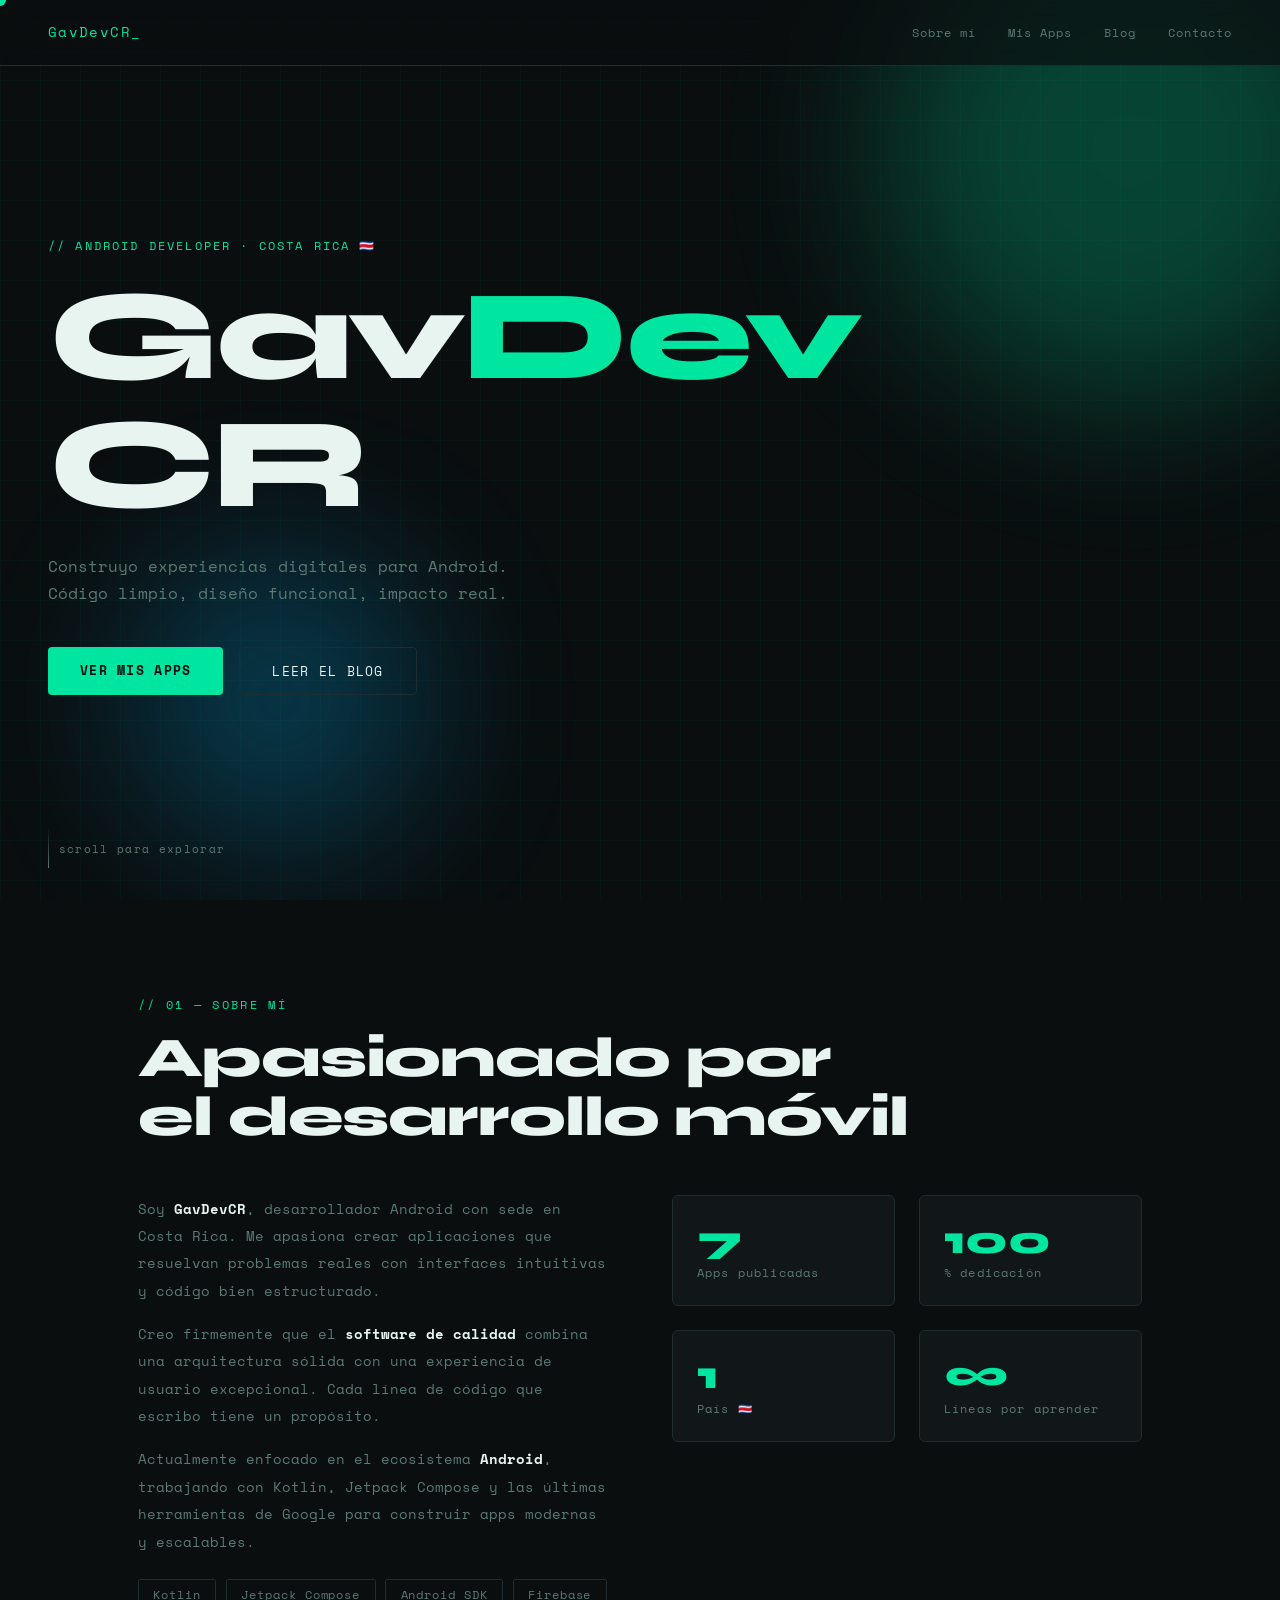
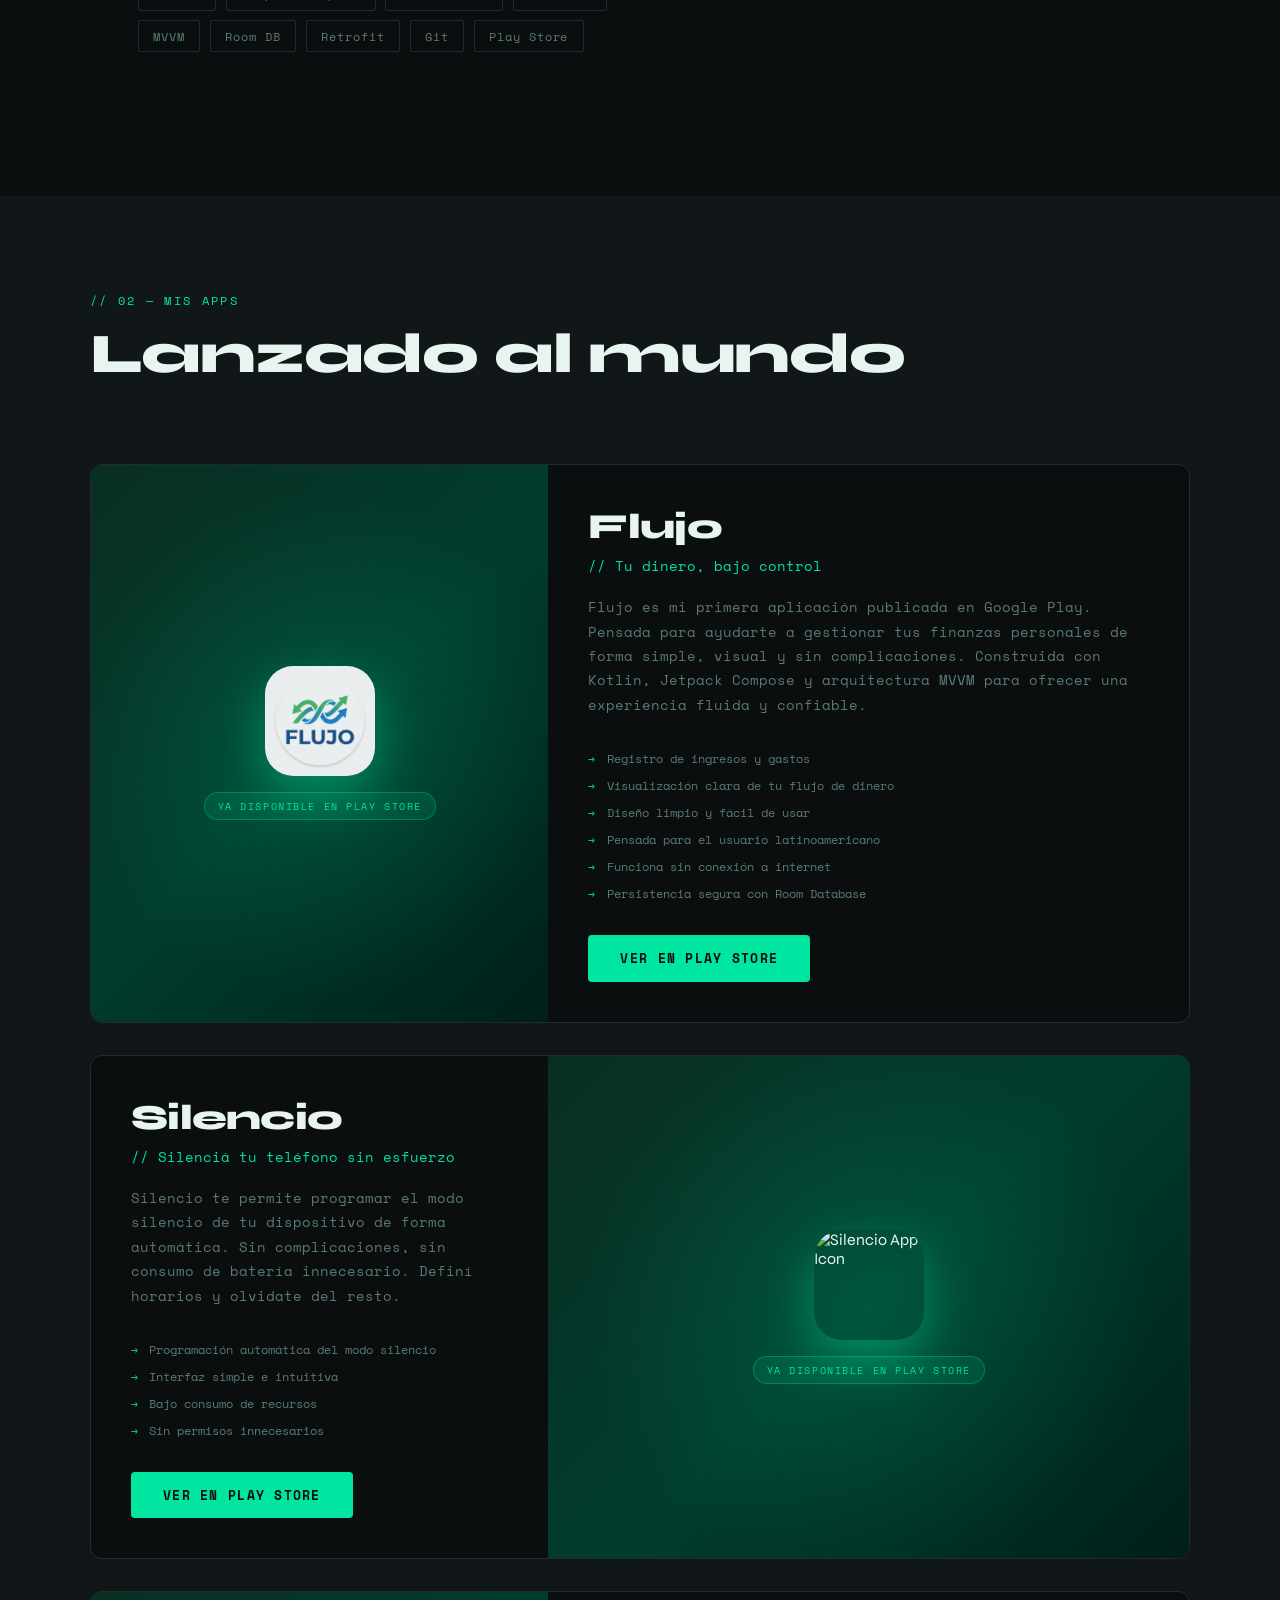
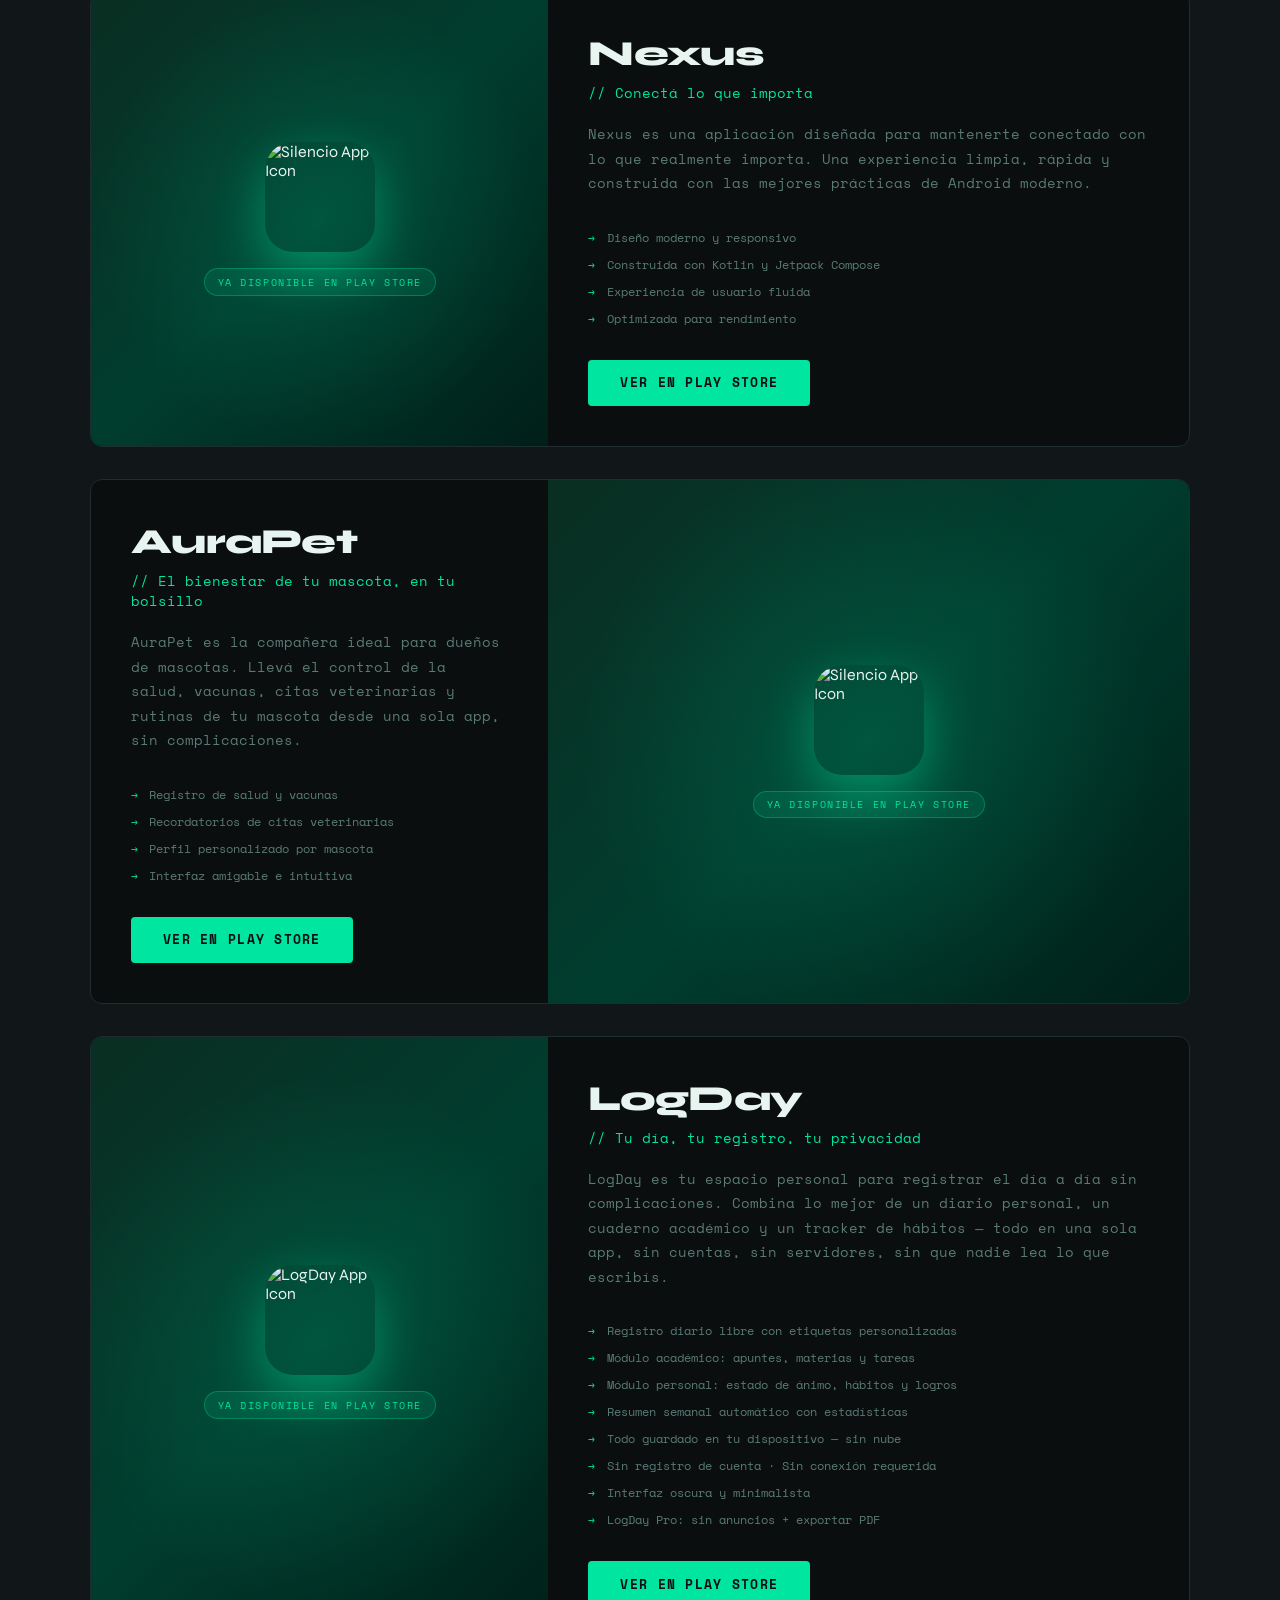
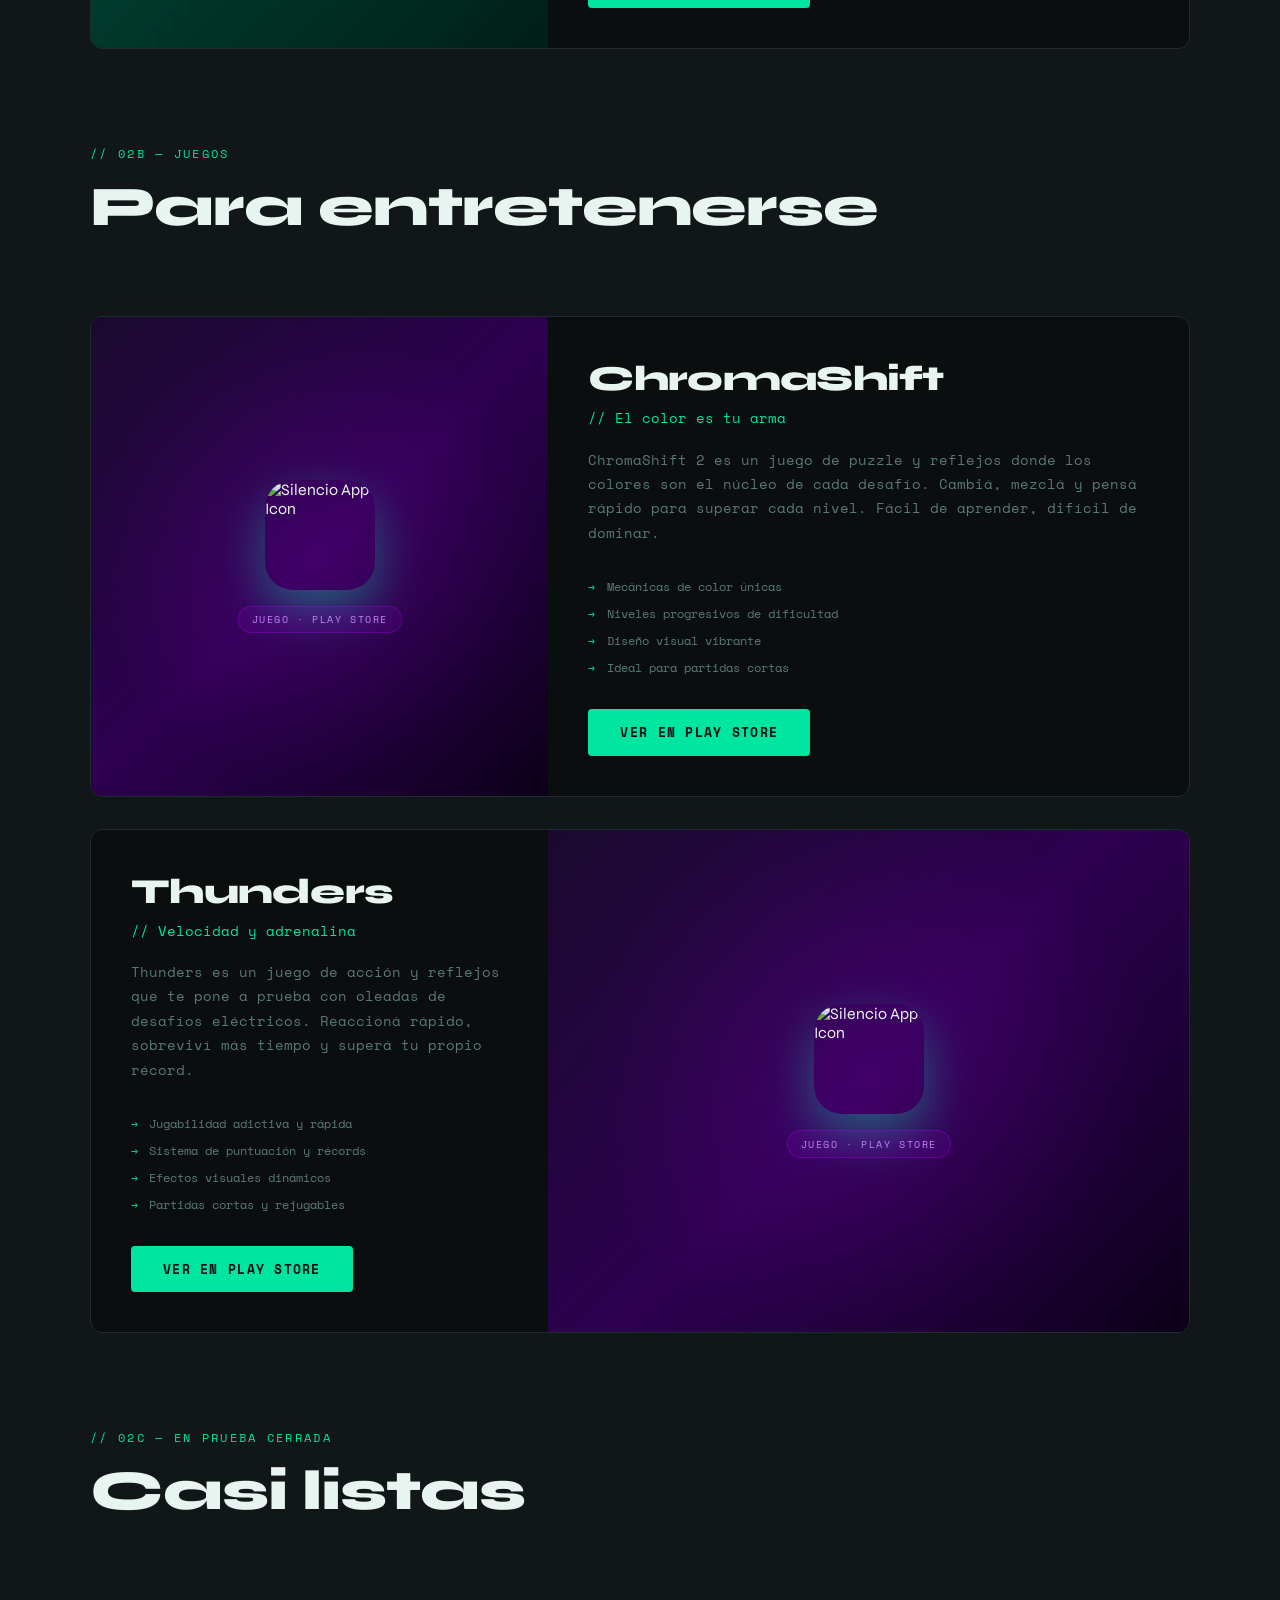
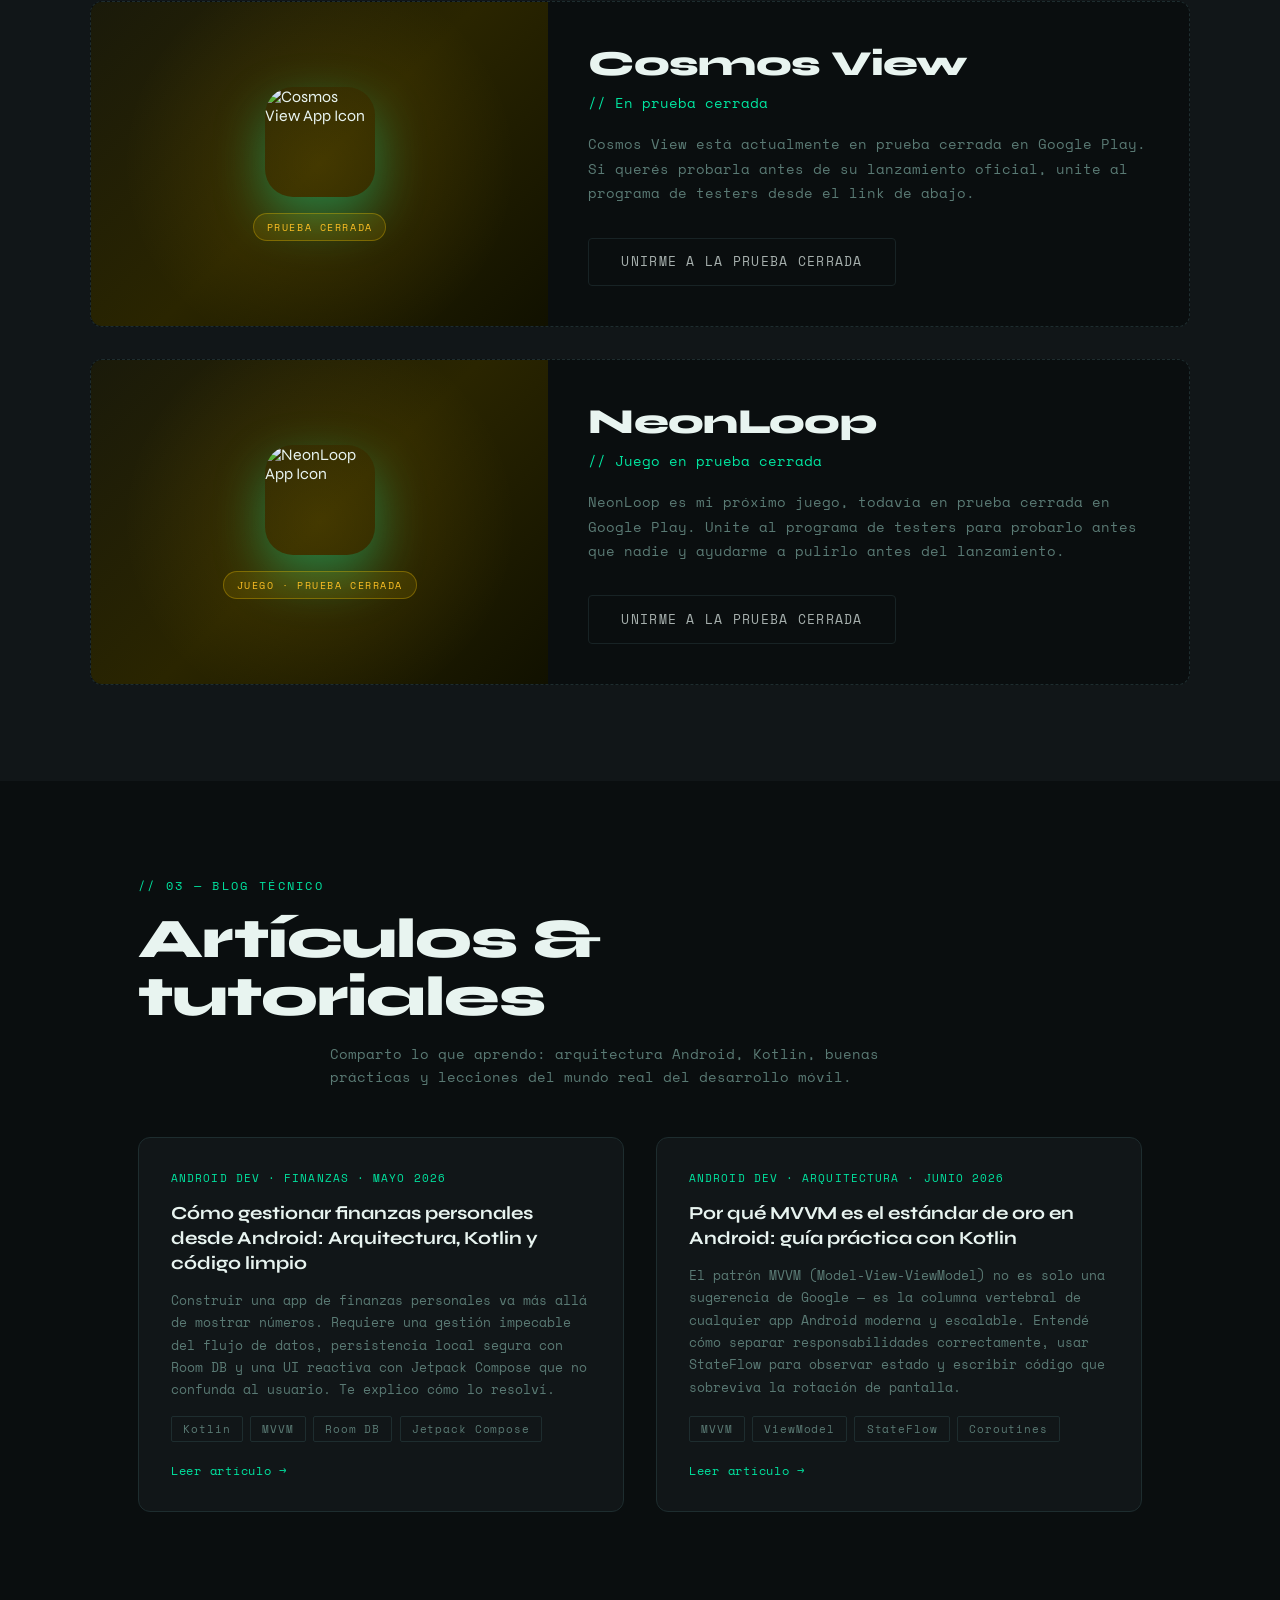
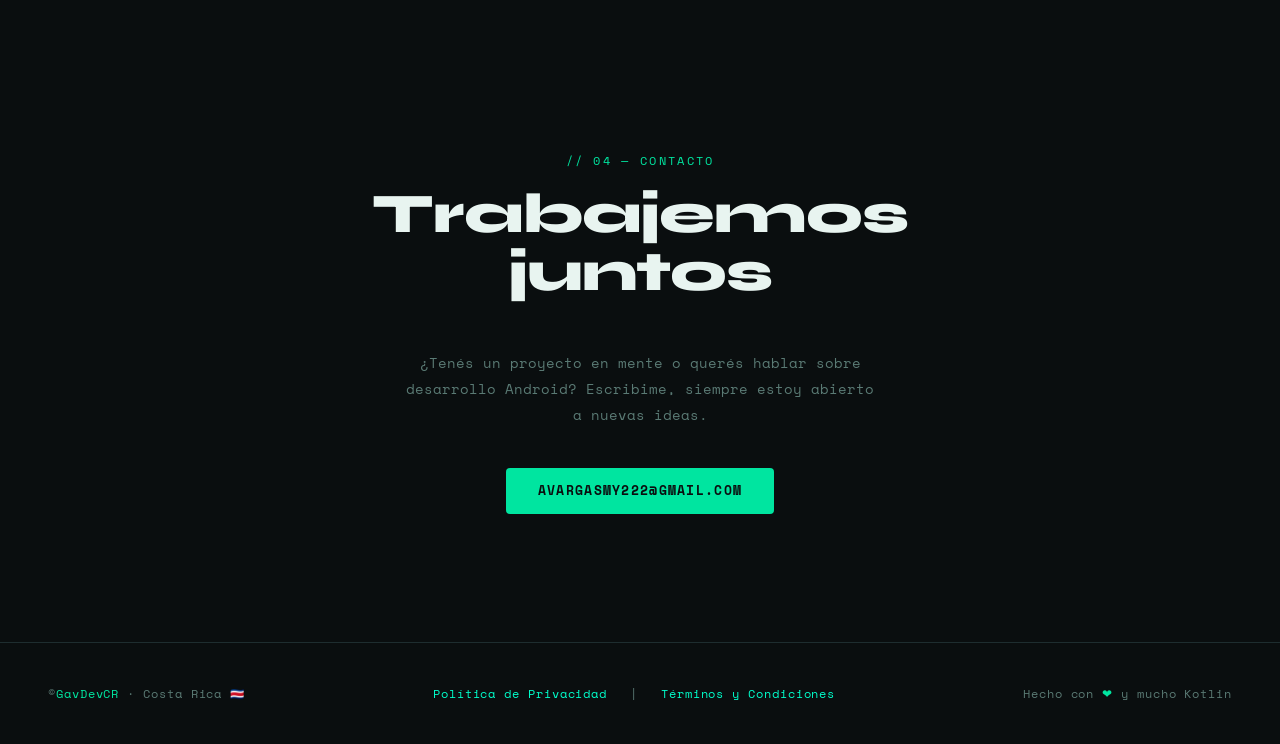
==== commit 10c5b2d4: "Update index.html" ====
--- a/index.html
+++ b/index.html
@@ -85,7 +85,7 @@
       </div>
       <div class="stats-grid reveal">
         <div class="stat-card">
-          <div class="stat-num" data-count="6">0</div>
+          <div class="stat-num" data-count="7">0</div>
           <div class="stat-label">Apps publicadas</div>
         </div>
         <div class="stat-card">
@@ -241,83 +241,14 @@
         </div>
       </div>
 
-      <!-- JUEGOS -->
-      <div class="reveal" style="margin-top: 4rem;">
-        <p class="section-label">// 02b — juegos</p>
-        <h2 class="section-title">Para entretenerse</h2>
-      </div>
-
-      <!-- ChromaShift 2 -->
-      <div class="app-card reveal">
-        <div class="app-visual app-visual-game">
-          <div class="app-icon-wrap">
-            <div class="app-icon">
-              <img src="https://play-lh.googleusercontent.com/uZcJF_Ik_TIefjgskc4SSCDL4zr3Wbxd-zRb38GBcqxlFn3ShPbF3yX_TA3i0lLpLxJirWTrKOvYmqtQBTrROrk=w480-h960" alt="Silencio App Icon" />
-            </div>
-            <span class="app-badge app-badge-game">JUEGO · PLAY STORE</span>
-          </div>
-        </div>
-        <div class="app-info">
-          <h3 class="app-name">ChromaShift</h3>
-          <p class="app-tagline">// El color es tu arma</p>
-          <p class="app-desc">
-            ChromaShift 2 es un juego de puzzle y reflejos donde los colores
-            son el núcleo de cada desafío. Cambiá, mezclá y pensá rápido
-            para superar cada nivel. Fácil de aprender, difícil de dominar.
-          </p>
-          <div class="app-features">
-            <div class="feature-item">Mecánicas de color únicas</div>
-            <div class="feature-item">Niveles progresivos de dificultad</div>
-            <div class="feature-item">Diseño visual vibrante</div>
-            <div class="feature-item">Ideal para partidas cortas</div>
-          </div>
-          <a href="https://play.google.com/store/apps/details?id=com.avargas.chromashift2" class="btn btn-primary" target="_blank" rel="noopener">Ver en Play Store</a>
-        </div>
-      </div>
-
-      <!-- Thunders -->
-      <div class="app-card reveal">
-        
-        <div class="app-info">
-          <h3 class="app-name">Thunders</h3>
-          <p class="app-tagline">// Velocidad y adrenalina</p>
-          <p class="app-desc">
-            Thunders es un juego de acción y reflejos que te pone a prueba
-            con oleadas de desafíos eléctricos. Reaccioná rápido, sobreviví
-            más tiempo y superá tu propio récord.
-          </p>
-          <div class="app-features">
-            <div class="feature-item">Jugabilidad adictiva y rápida</div>
-            <div class="feature-item">Sistema de puntuación y récords</div>
-            <div class="feature-item">Efectos visuales dinámicos</div>
-            <div class="feature-item">Partidas cortas y rejugables</div>
-          </div>
-          <a href="https://play.google.com/store/apps/details?id=com.avargas.thunders" class="btn btn-primary" target="_blank" rel="noopener">Ver en Play Store</a>
-        </div>
-        <div class="app-visual app-visual-game">
-          <div class="app-icon-wrap">
-            <div class="app-icon">
-              <img src="https://play-lh.googleusercontent.com/7WtZ8IyHSVrKykdnV4xlfOuP9RQtujjesKywgkGZAwPJPA7xTRZeP4NSM78tmLazI5ECOL-LV-48mW5p8lCPLA=w480-h960" alt="Silencio App Icon" />
-            </div>
-            <span class="app-badge app-badge-game">JUEGO · PLAY STORE</span>
-          </div>
-        </div>
-      </div>
-
-      <!-- PRÓXIMAMENTE -->
-      <div class="reveal" style="margin-top: 4rem;">
-        <p class="section-label">// 02c — próximamente</p>
-        <h2 class="section-title">En el horno</h2>
-      </div>
-
       <!-- LogDay -->
-      <div class="app-card app-card-soon reveal">
-        <div class="app-visual app-visual-soon">
-          <div class="app-icon-wrap">
-            <div class="app-icon">
-              <img src="" alt="Silencio App Icon" />
-            </div>
-            <span class="app-badge app-badge-soon">PRÓXIMAMENTE</span>
+      <div class="app-card reveal">
+        <div class="app-visual">
+          <div class="app-icon-wrap">
+            <div class="app-icon">
+              <img src="https://play-lh.googleusercontent.com/v4be4gRydg4vxeewK8g20RC3Dvyq91WBMzgw9XCd6WiSD6tOa4lsQorCxjbbJyCQEiiNYD2B8E9cOveQ5P7FJ4c=w480-h960" alt="LogDay App Icon" />
+            </div>
+            <span class="app-badge">YA DISPONIBLE EN PLAY STORE</span>
           </div>
         </div>
         <div class="app-info">
@@ -339,7 +270,121 @@
             <div class="feature-item">Interfaz oscura y minimalista</div>
             <div class="feature-item">LogDay Pro: sin anuncios + exportar PDF</div>
           </div>
-          <span class="btn btn-outline btn-soon">Muy pronto en Play Store</span>
+          <!-- TODO: reemplazar "#" por el link real de Play Store de LogDay -->
+          <a href="https://play.google.com/store/apps/details?id=com.avrgas.logday" class="btn btn-primary" target="_blank" rel="noopener">Ver en Play Store</a>
+        </div>
+      </div>
+
+      <!-- JUEGOS -->
+      <div class="reveal" style="margin-top: 4rem;">
+        <p class="section-label">// 02b — juegos</p>
+        <h2 class="section-title">Para entretenerse</h2>
+      </div>
+
+      <!-- ChromaShift 2 -->
+      <div class="app-card reveal">
+        <div class="app-visual app-visual-game">
+          <div class="app-icon-wrap">
+            <div class="app-icon">
+              <img src="https://play-lh.googleusercontent.com/uZcJF_Ik_TIefjgskc4SSCDL4zr3Wbxd-zRb38GBcqxlFn3ShPbF3yX_TA3i0lLpLxJirWTrKOvYmqtQBTrROrk=w480-h960" alt="Silencio App Icon" />
+            </div>
+            <span class="app-badge app-badge-game">JUEGO · PLAY STORE</span>
+          </div>
+        </div>
+        <div class="app-info">
+          <h3 class="app-name">ChromaShift</h3>
+          <p class="app-tagline">// El color es tu arma</p>
+          <p class="app-desc">
+            ChromaShift 2 es un juego de puzzle y reflejos donde los colores
+            son el núcleo de cada desafío. Cambiá, mezclá y pensá rápido
+            para superar cada nivel. Fácil de aprender, difícil de dominar.
+          </p>
+          <div class="app-features">
+            <div class="feature-item">Mecánicas de color únicas</div>
+            <div class="feature-item">Niveles progresivos de dificultad</div>
+            <div class="feature-item">Diseño visual vibrante</div>
+            <div class="feature-item">Ideal para partidas cortas</div>
+          </div>
+          <a href="https://play.google.com/store/apps/details?id=com.avargas.chromashift2" class="btn btn-primary" target="_blank" rel="noopener">Ver en Play Store</a>
+        </div>
+      </div>
+
+      <!-- Thunders -->
+      <div class="app-card reveal">
+        
+        <div class="app-info">
+          <h3 class="app-name">Thunders</h3>
+          <p class="app-tagline">// Velocidad y adrenalina</p>
+          <p class="app-desc">
+            Thunders es un juego de acción y reflejos que te pone a prueba
+            con oleadas de desafíos eléctricos. Reaccioná rápido, sobreviví
+            más tiempo y superá tu propio récord.
+          </p>
+          <div class="app-features">
+            <div class="feature-item">Jugabilidad adictiva y rápida</div>
+            <div class="feature-item">Sistema de puntuación y récords</div>
+            <div class="feature-item">Efectos visuales dinámicos</div>
+            <div class="feature-item">Partidas cortas y rejugables</div>
+          </div>
+          <a href="https://play.google.com/store/apps/details?id=com.avargas.thunders" class="btn btn-primary" target="_blank" rel="noopener">Ver en Play Store</a>
+        </div>
+        <div class="app-visual app-visual-game">
+          <div class="app-icon-wrap">
+            <div class="app-icon">
+              <img src="https://play-lh.googleusercontent.com/7WtZ8IyHSVrKykdnV4xlfOuP9RQtujjesKywgkGZAwPJPA7xTRZeP4NSM78tmLazI5ECOL-LV-48mW5p8lCPLA=w480-h960" alt="Silencio App Icon" />
+            </div>
+            <span class="app-badge app-badge-game">JUEGO · PLAY STORE</span>
+          </div>
+        </div>
+      </div>
+
+      <!-- EN PRUEBA CERRADA -->
+      <div class="reveal" style="margin-top: 4rem;">
+        <p class="section-label">// 02c — en prueba cerrada</p>
+        <h2 class="section-title">Casi listas</h2>
+      </div>
+
+      <!-- Cosmos View -->
+      <div class="app-card app-card-soon reveal">
+        <div class="app-visual app-visual-soon">
+          <div class="app-icon-wrap">
+            <div class="app-icon">
+              <img src="" alt="Cosmos View App Icon" />
+            </div>
+            <span class="app-badge app-badge-soon">PRUEBA CERRADA</span>
+          </div>
+        </div>
+        <div class="app-info">
+          <h3 class="app-name">Cosmos View</h3>
+          <p class="app-tagline">// En prueba cerrada</p>
+          <p class="app-desc">
+            Cosmos View está actualmente en prueba cerrada en Google Play.
+            Si querés probarla antes de su lanzamiento oficial, unite al programa
+            de testers desde el link de abajo.
+          </p>
+          <a href="https://play.google.com/apps/testing/com.avargas.cosmos_view" class="btn btn-outline btn-soon" target="_blank" rel="noopener">Unirme a la prueba cerrada</a>
+        </div>
+      </div>
+
+      <!-- NeonLoop -->
+      <div class="app-card app-card-soon reveal">
+        <div class="app-visual app-visual-soon">
+          <div class="app-icon-wrap">
+            <div class="app-icon">
+              <img src="" alt="NeonLoop App Icon" />
+            </div>
+            <span class="app-badge app-badge-soon">JUEGO · PRUEBA CERRADA</span>
+          </div>
+        </div>
+        <div class="app-info">
+          <h3 class="app-name">NeonLoop</h3>
+          <p class="app-tagline">// Juego en prueba cerrada</p>
+          <p class="app-desc">
+            NeonLoop es mi próximo juego, todavía en prueba cerrada en Google Play.
+            Unite al programa de testers para probarlo antes que nadie y ayudarme
+            a pulirlo antes del lanzamiento.
+          </p>
+          <a href="https://play.google.com/apps/testing/com.avargas.neonloop" class="btn btn-outline btn-soon" target="_blank" rel="noopener">Unirme a la prueba cerrada</a>
         </div>
       </div>
 
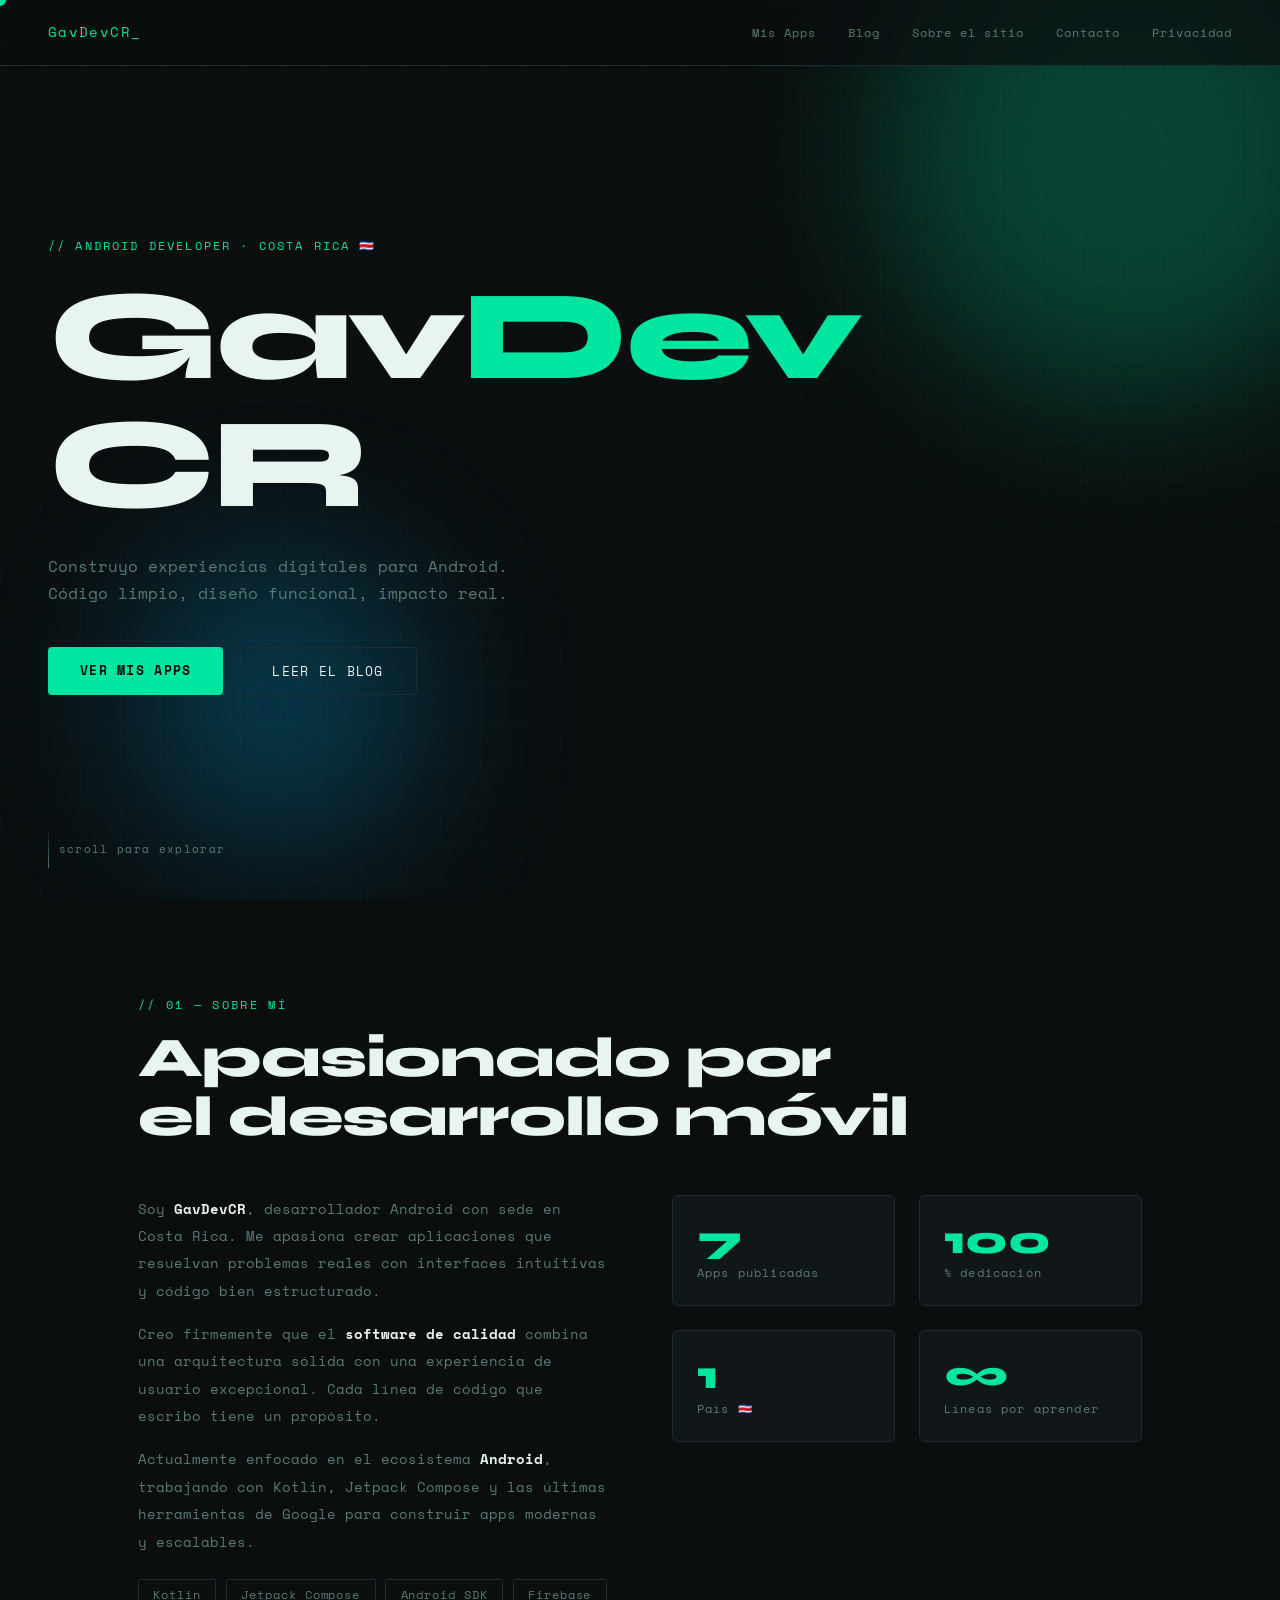
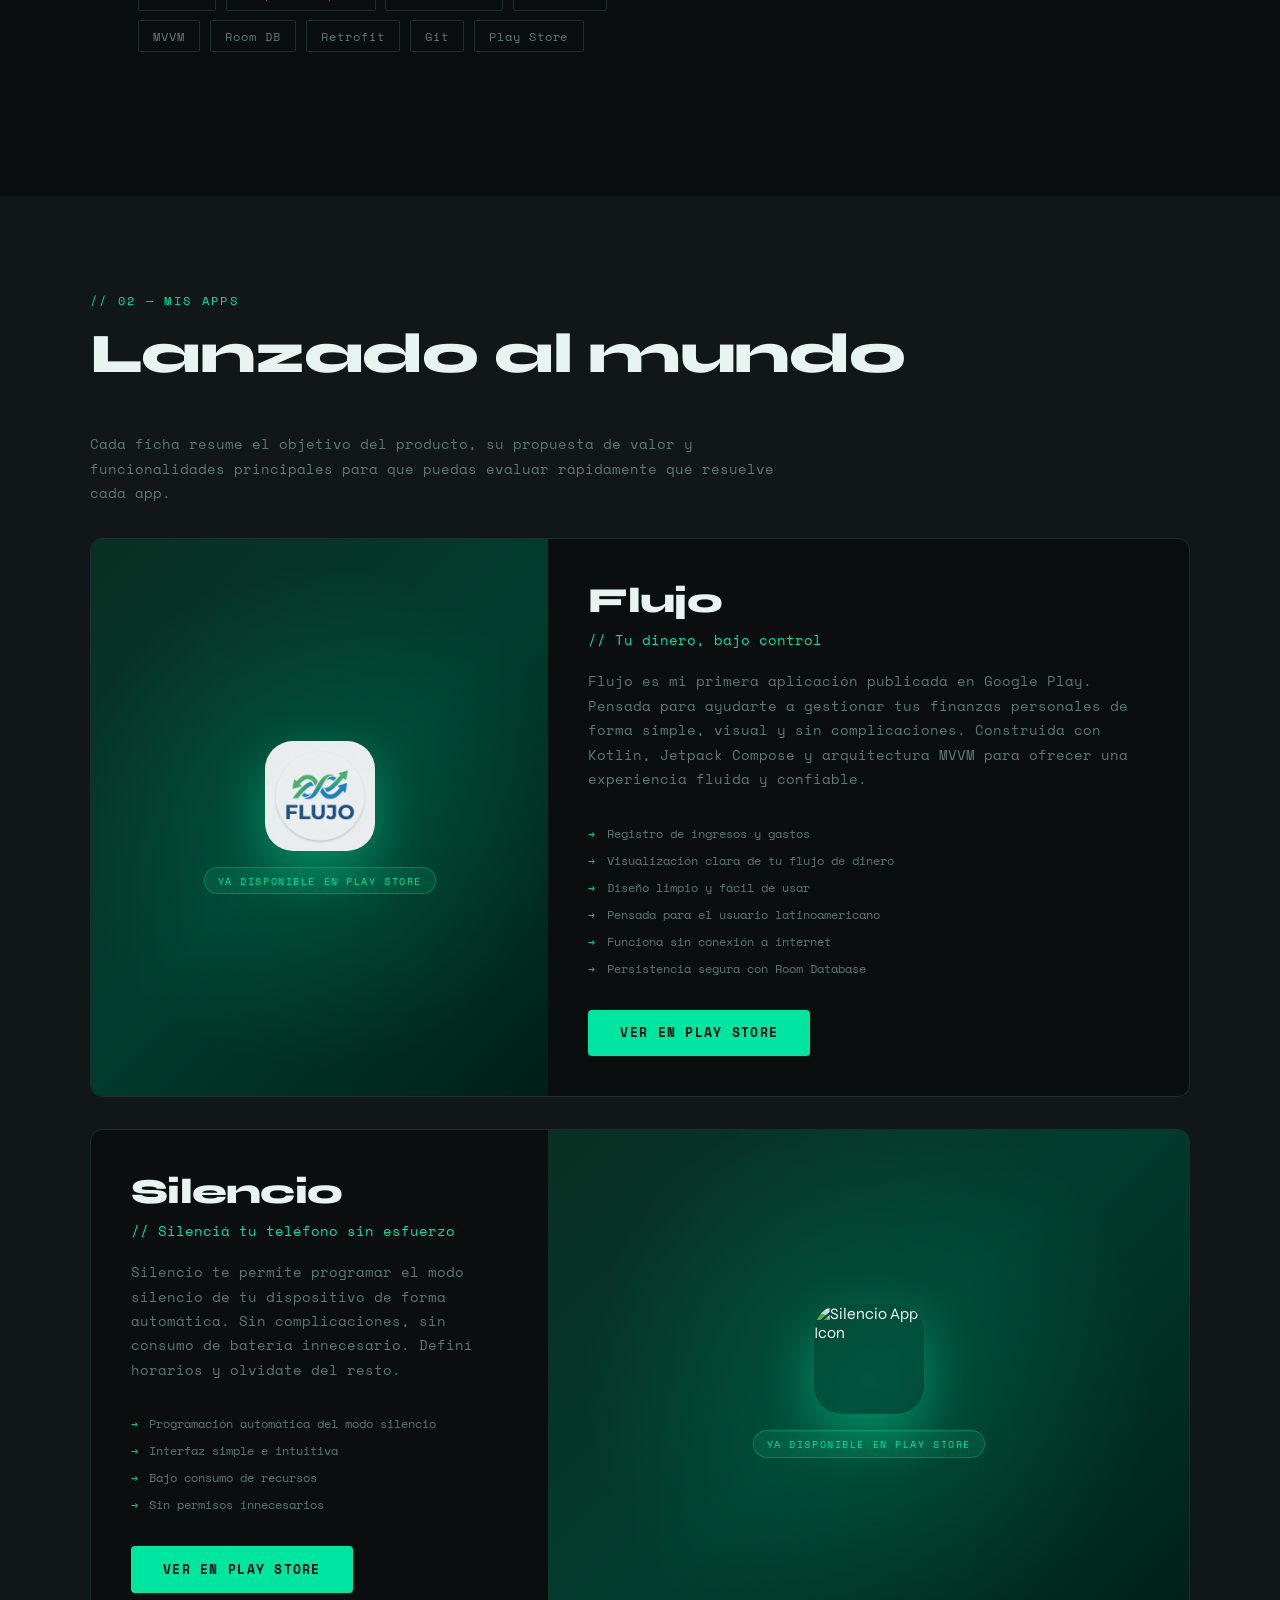
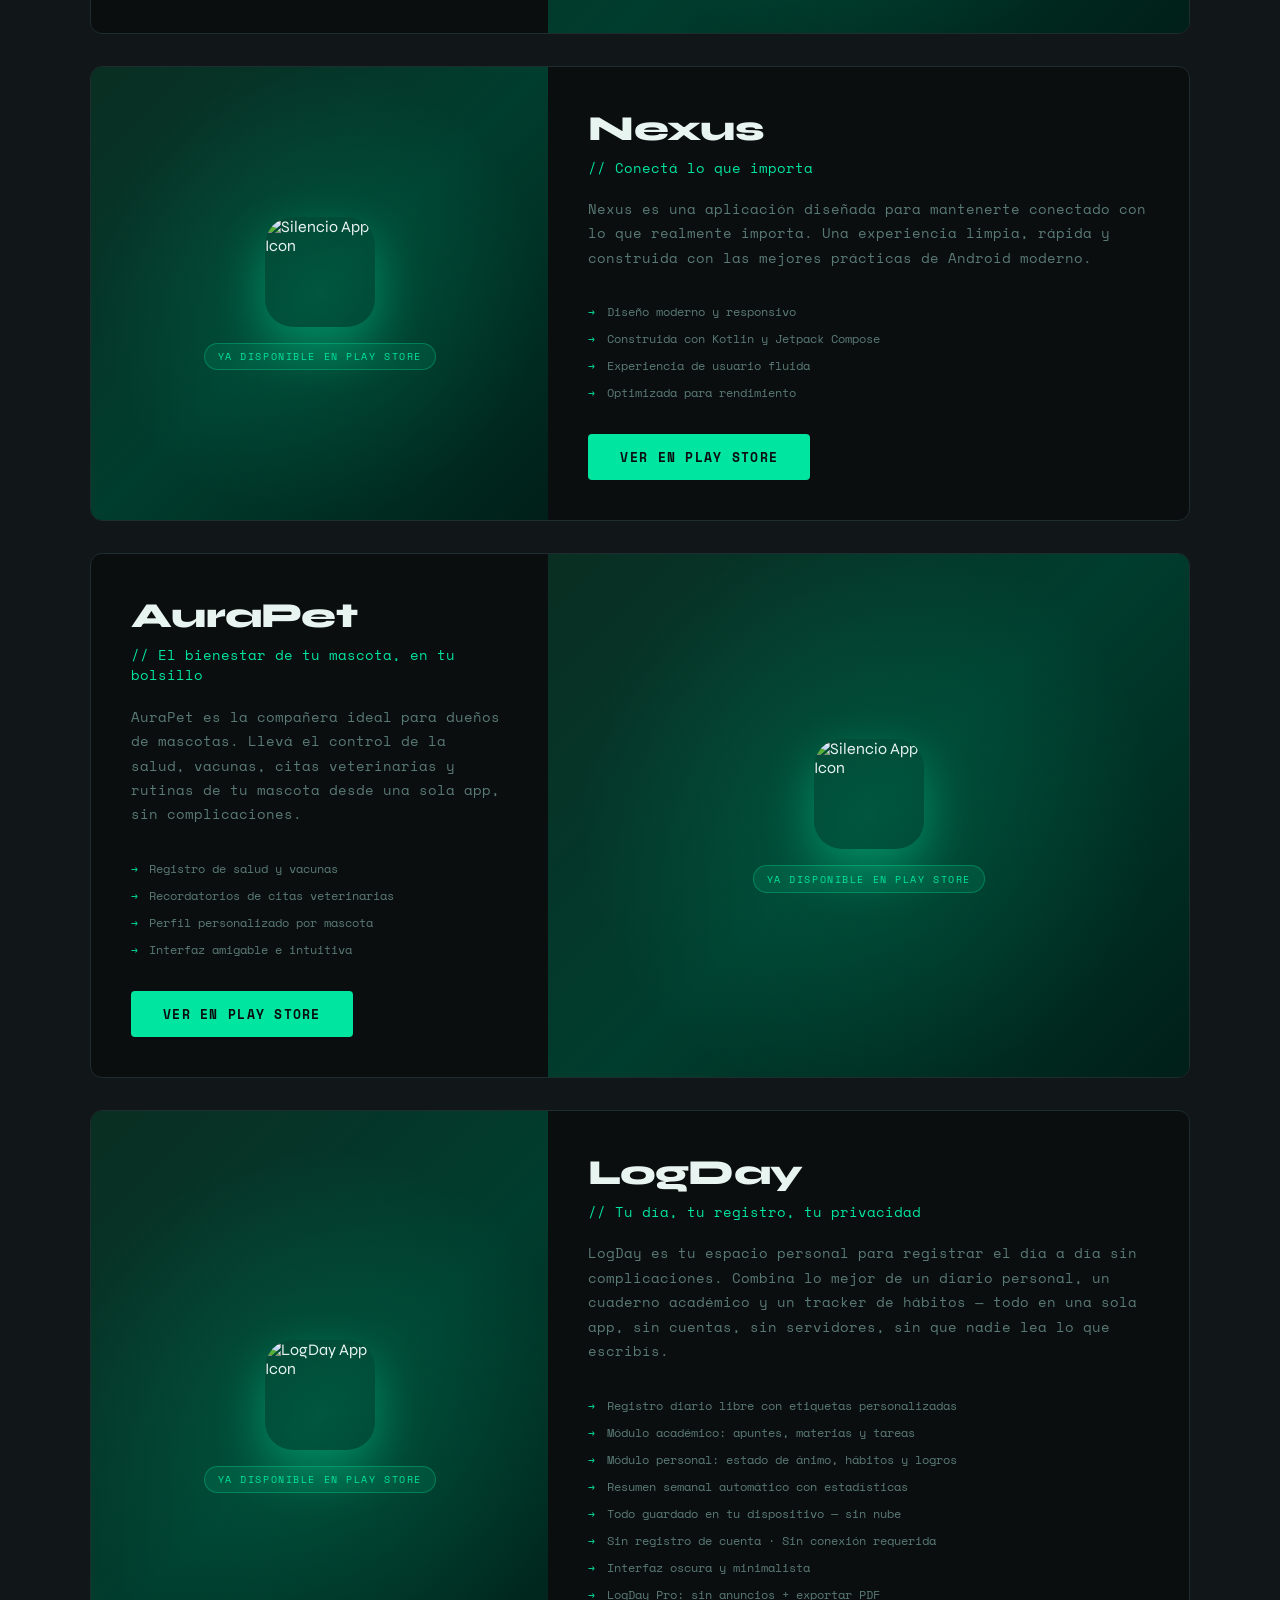
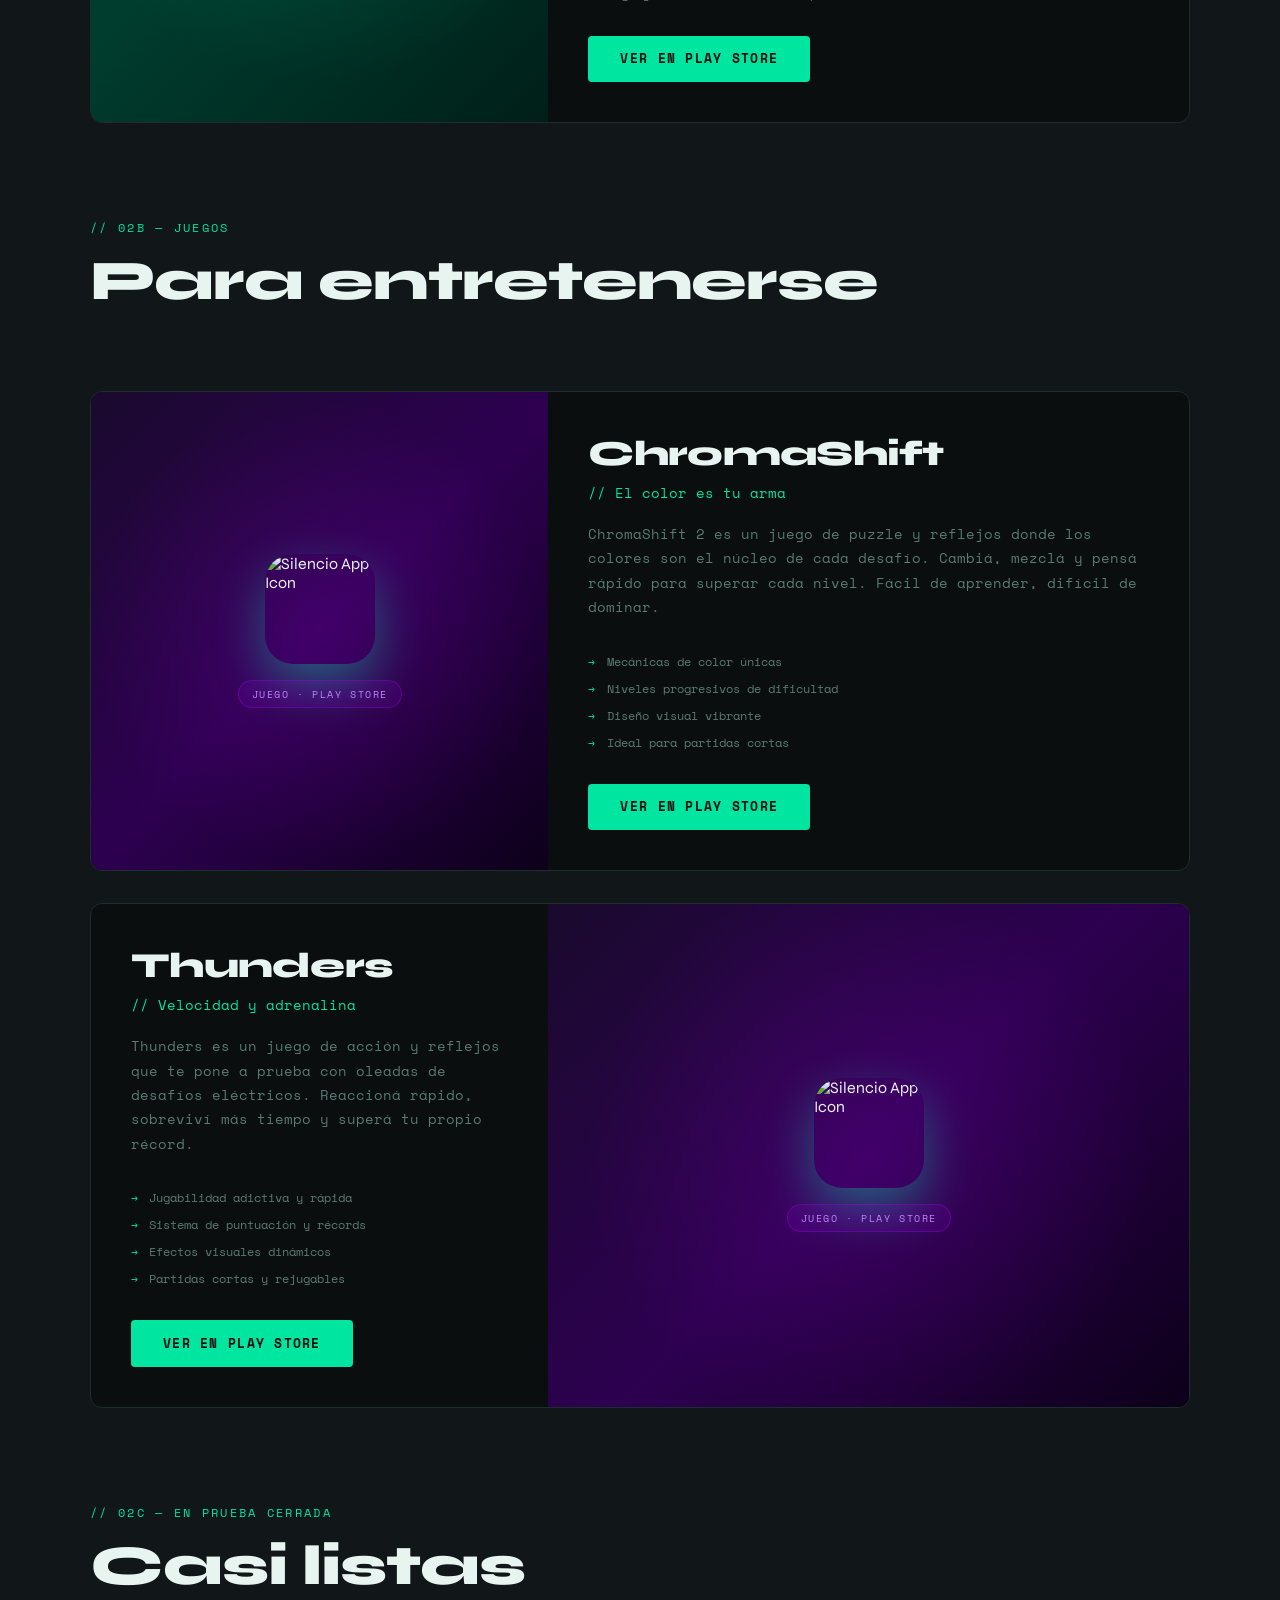
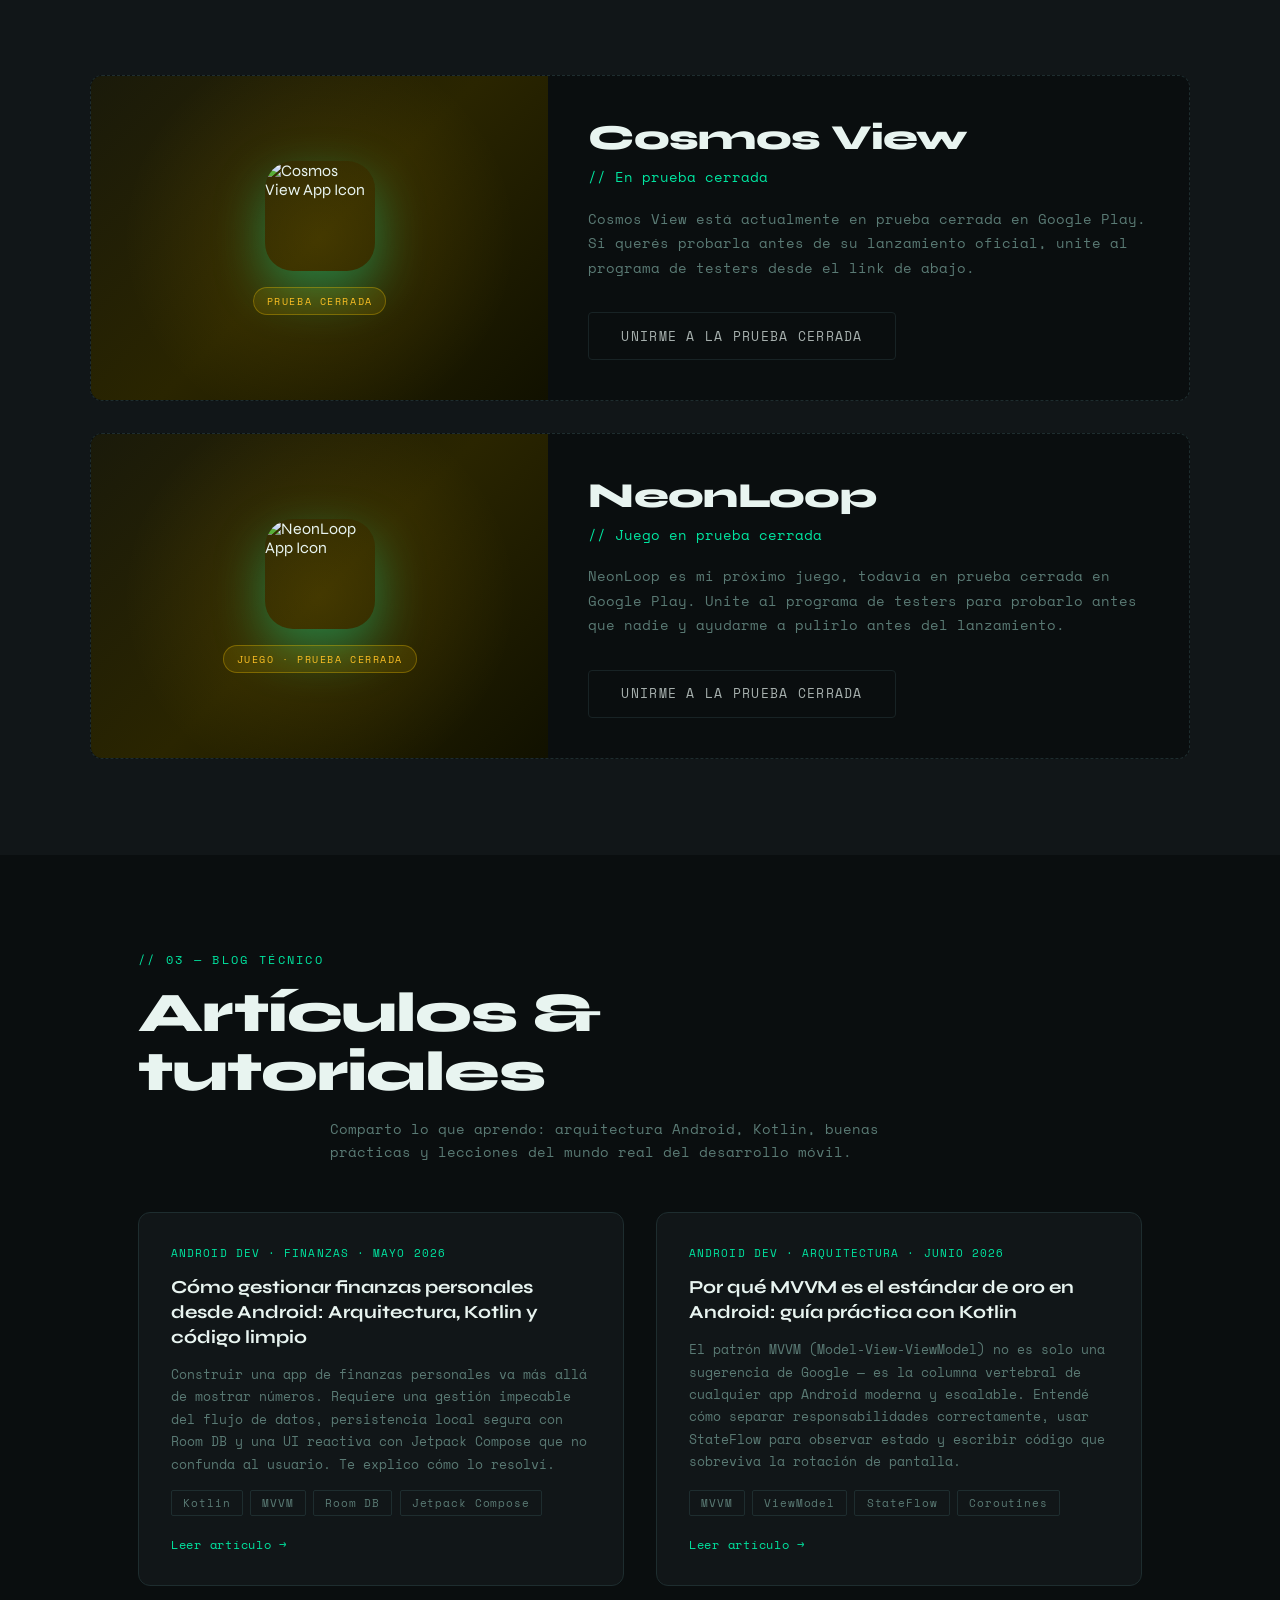
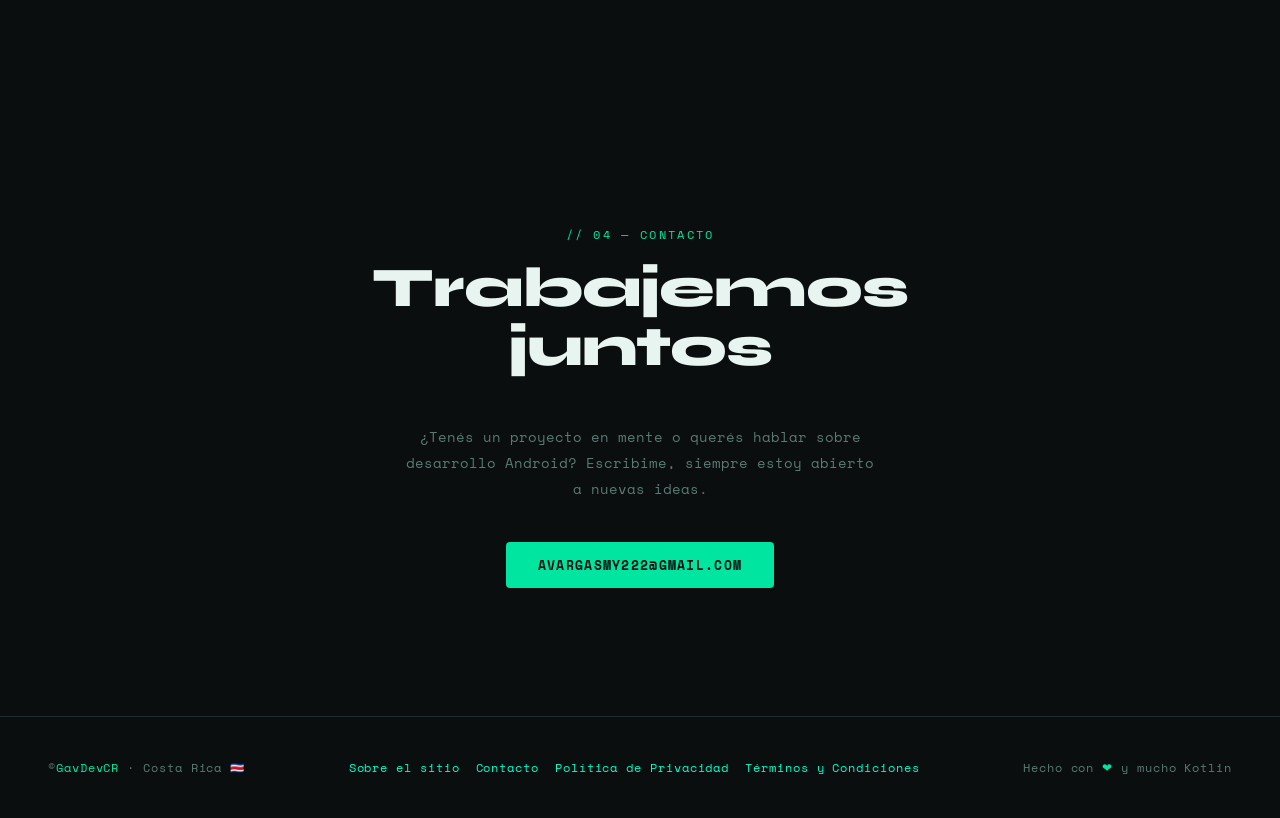
==== commit 10dfb640: "feat: agregar páginas de confianza y mejoras SEO básicas para AdSense" ====
--- a/index.html
+++ b/index.html
@@ -6,6 +6,7 @@
   <meta name="viewport" content="width=device-width, initial-scale=1.0"/>
   <title>GavDevCR — Android Developer | Apps, Kotlin y Desarrollo Móvil</title>
   <meta name="description" content="GavDevCR: desarrollador Android desde Costa Rica. Aprende Kotlin, Jetpack Compose, arquitectura MVVM y más. Artículos técnicos y apps publicadas en Play Store." />
+  <link rel="canonical" href="https://altabyte360.com/" />
   <link rel="icon" href="Altabyte.png">
   <link href="https://fonts.googleapis.com/css2?family=Space+Mono:ital,wght@0,400;0,700;1,400&family=Syne:wght@400;700;800&display=swap" rel="stylesheet"/>
   <link rel="stylesheet" href="style.css">
@@ -21,10 +22,11 @@
   <nav>
     <span class="nav-logo">GavDevCR_</span>
     <ul class="nav-links">
-      <li><a href="#about">Sobre mí</a></li>
       <li><a href="#apps">Mis Apps</a></li>
       <li><a href="#blog">Blog</a></li>
-      <li><a href="#contact">Contacto</a></li>
+      <li><a href="about.html">Sobre el sitio</a></li>
+      <li><a href="contacto.html">Contacto</a></li>
+      <li><a href="politica-de-privacidad.html">Privacidad</a></li>
     </ul>
   </nav>
 
@@ -121,6 +123,7 @@
       <div class="reveal">
         <p class="section-label">// 02 — mis apps</p>
         <h2 class="section-title">Lanzado al mundo</h2>
+        <p class="apps-intro">Cada ficha resume el objetivo del producto, su propuesta de valor y funcionalidades principales para que puedas evaluar rápidamente qué resuelve cada app.</p>
       </div>
 
       <!-- Flujo -->
@@ -270,7 +273,6 @@
             <div class="feature-item">Interfaz oscura y minimalista</div>
             <div class="feature-item">LogDay Pro: sin anuncios + exportar PDF</div>
           </div>
-          <!-- TODO: reemplazar "#" por el link real de Play Store de LogDay -->
           <a href="https://play.google.com/store/apps/details?id=com.avrgas.logday" class="btn btn-primary" target="_blank" rel="noopener">Ver en Play Store</a>
         </div>
       </div>
@@ -349,7 +351,7 @@
         <div class="app-visual app-visual-soon">
           <div class="app-icon-wrap">
             <div class="app-icon">
-              <img src="" alt="Cosmos View App Icon" />
+              <img src="https://lh3.googleusercontent.com/mISbYiSqinF-NnygGMGATQXWfG6CZRKTG_eBCV_M686StTPfKkBYz-hYeEulJZ9C04f3Yg-zGsQ0DRxkUOJYd04" alt="Cosmos View App Icon" />
             </div>
             <span class="app-badge app-badge-soon">PRUEBA CERRADA</span>
           </div>
@@ -371,7 +373,7 @@
         <div class="app-visual app-visual-soon">
           <div class="app-icon-wrap">
             <div class="app-icon">
-              <img src="" alt="NeonLoop App Icon" />
+              <img src="https://lh3.googleusercontent.com/yVnrRk5uUW3asF2lL1N61D8YXcSJwiD3Rqv_sUKks7YXZeafWVaYKaYnLaJ-_Ez8hYy0g5XBSOcet6Bewubciw" alt="NeonLoop App Icon" />
             </div>
             <span class="app-badge app-badge-soon">JUEGO · PRUEBA CERRADA</span>
           </div>
@@ -479,9 +481,11 @@
   <!-- FOOTER -->
   <footer>
     <p>©<span class="accent">GavDevCR</span> · Costa Rica 🇨🇷</p>
-    <p style="margin: 10px 0;">
-      <a href="politica-de-privacidad.html" style="color: #00ffcc; text-decoration: none; margin-right: 15px;">Política de Privacidad</a> |
-      <a href="terminos-y-condiciones.html" style="color: #00ffcc; text-decoration: none; margin-left: 15px;">Términos y Condiciones</a>
+    <p class="footer-links" style="margin: 10px 0;">
+      <a href="about.html" style="color: #00ffcc; text-decoration: none;">Sobre el sitio</a>
+      <a href="contacto.html" style="color: #00ffcc; text-decoration: none;">Contacto</a>
+      <a href="politica-de-privacidad.html" style="color: #00ffcc; text-decoration: none;">Política de Privacidad</a>
+      <a href="terminos-y-condiciones.html" style="color: #00ffcc; text-decoration: none;">Términos y Condiciones</a>
     </p>
     <p>Hecho con <span class="accent">❤</span> y mucho Kotlin</p>
   </footer>
--- a/style.css
+++ b/style.css
@@ -301,6 +301,14 @@
 /* ─── APP SHOWCASE ─── */
 #apps { background: var(--surface); }
 .apps-inner { max-width: 1100px; margin: 0 auto; }
+.apps-intro {
+  font-family: var(--mono);
+  font-size: .86rem;
+  color: var(--muted);
+  max-width: 720px;
+  line-height: 1.8;
+  margin-top: .8rem;
+}
 .app-card {
   border: 1px solid var(--border);
   border-radius: 12px;
@@ -491,6 +499,12 @@
   letter-spacing: .08em;
 }
 footer .accent { color: var(--accent); }
+footer .footer-links {
+  display: flex;
+  gap: 1rem;
+  flex-wrap: wrap;
+  justify-content: center;
+}
 
 /* ─── REVEAL ANIMATION ─── */
 .reveal {
@@ -596,6 +610,9 @@
     flex-direction: column;
     text-align: center;
     gap: .5rem;
+  }
+  .footer-links {
+    justify-content: center;
   }
 }
 
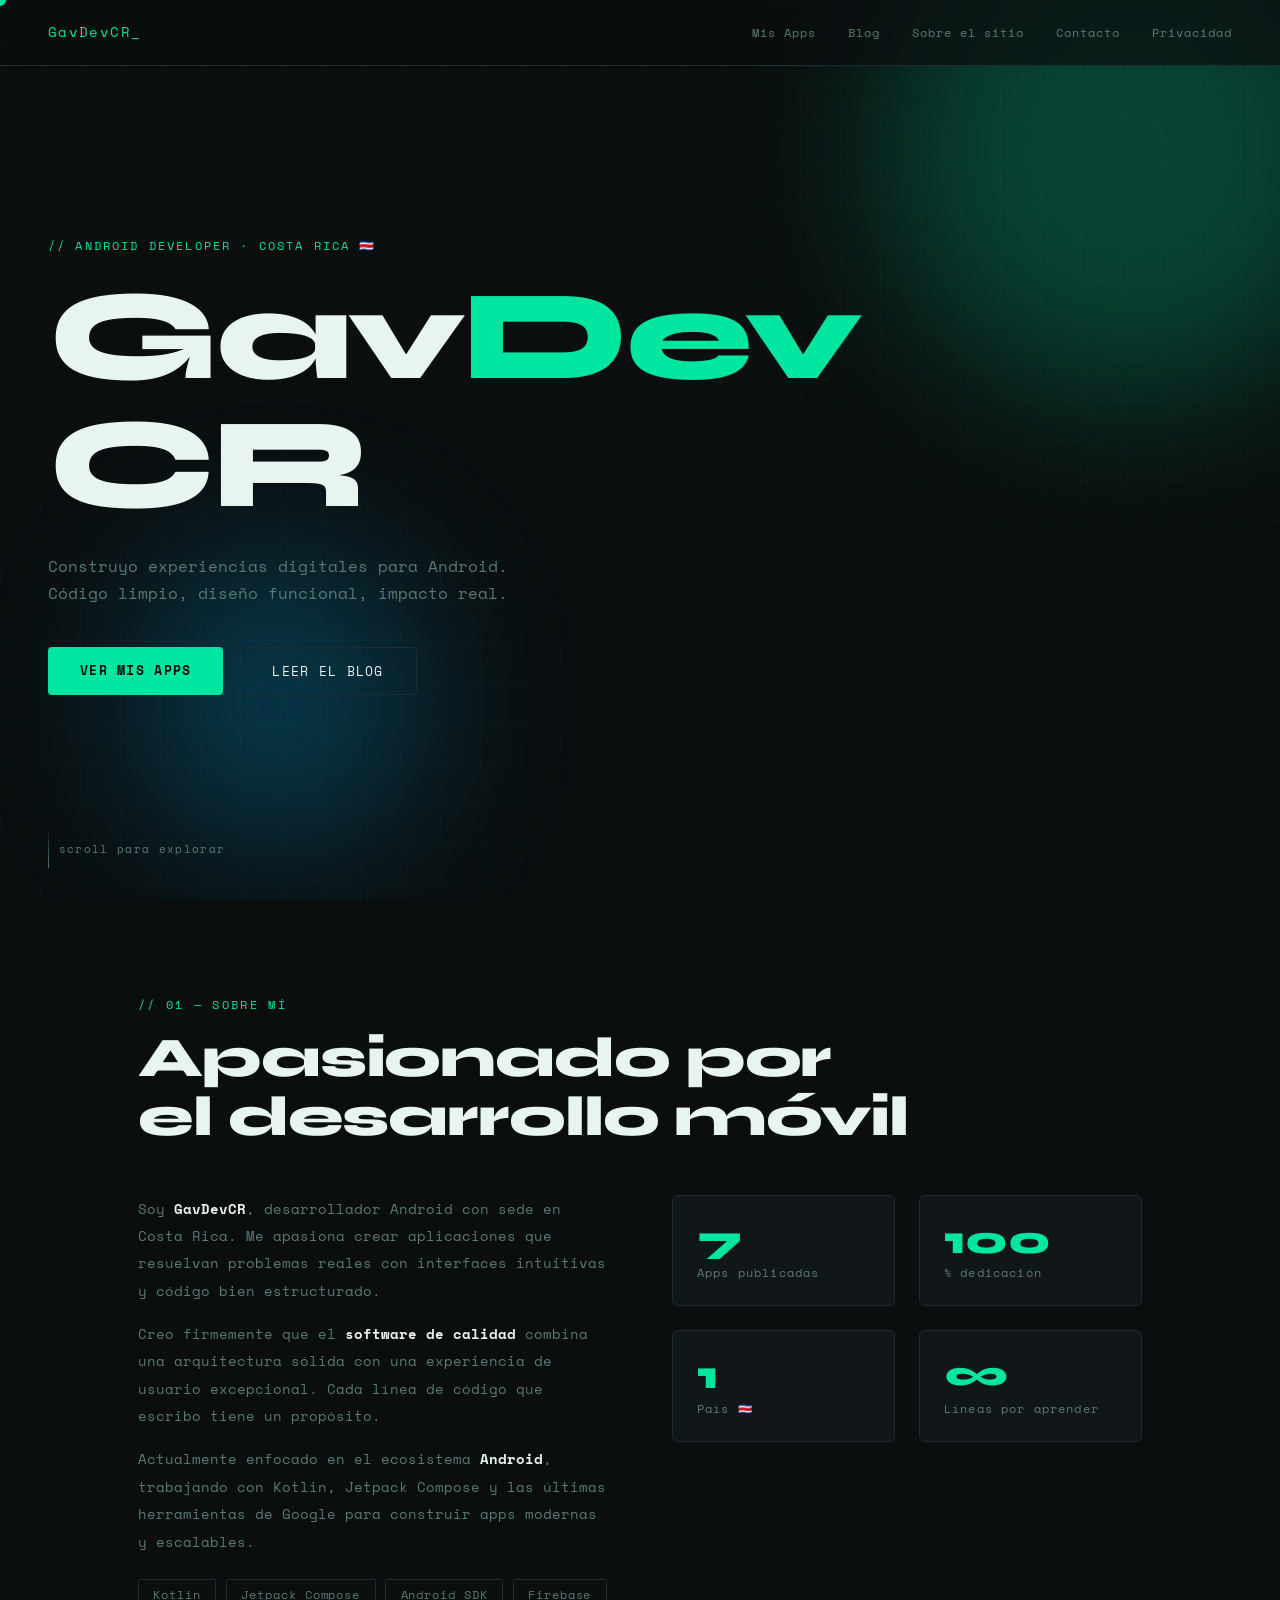
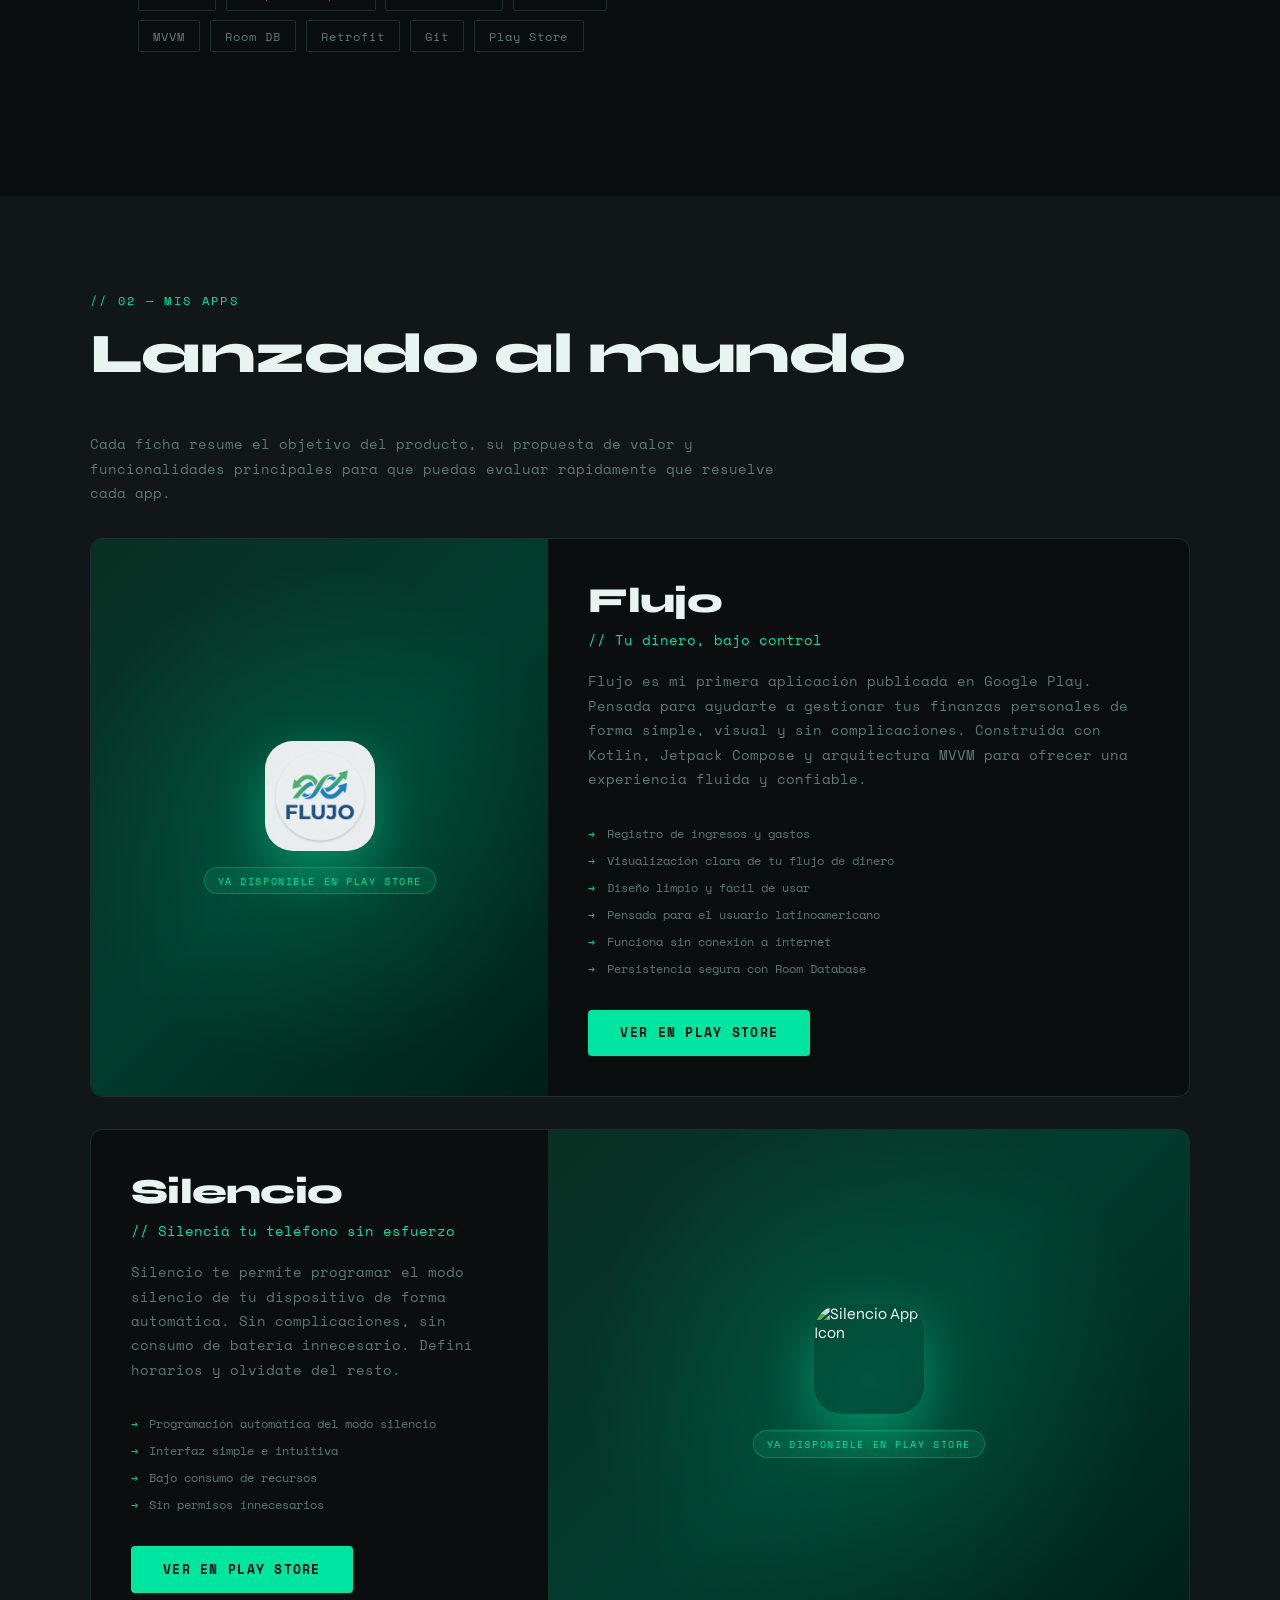
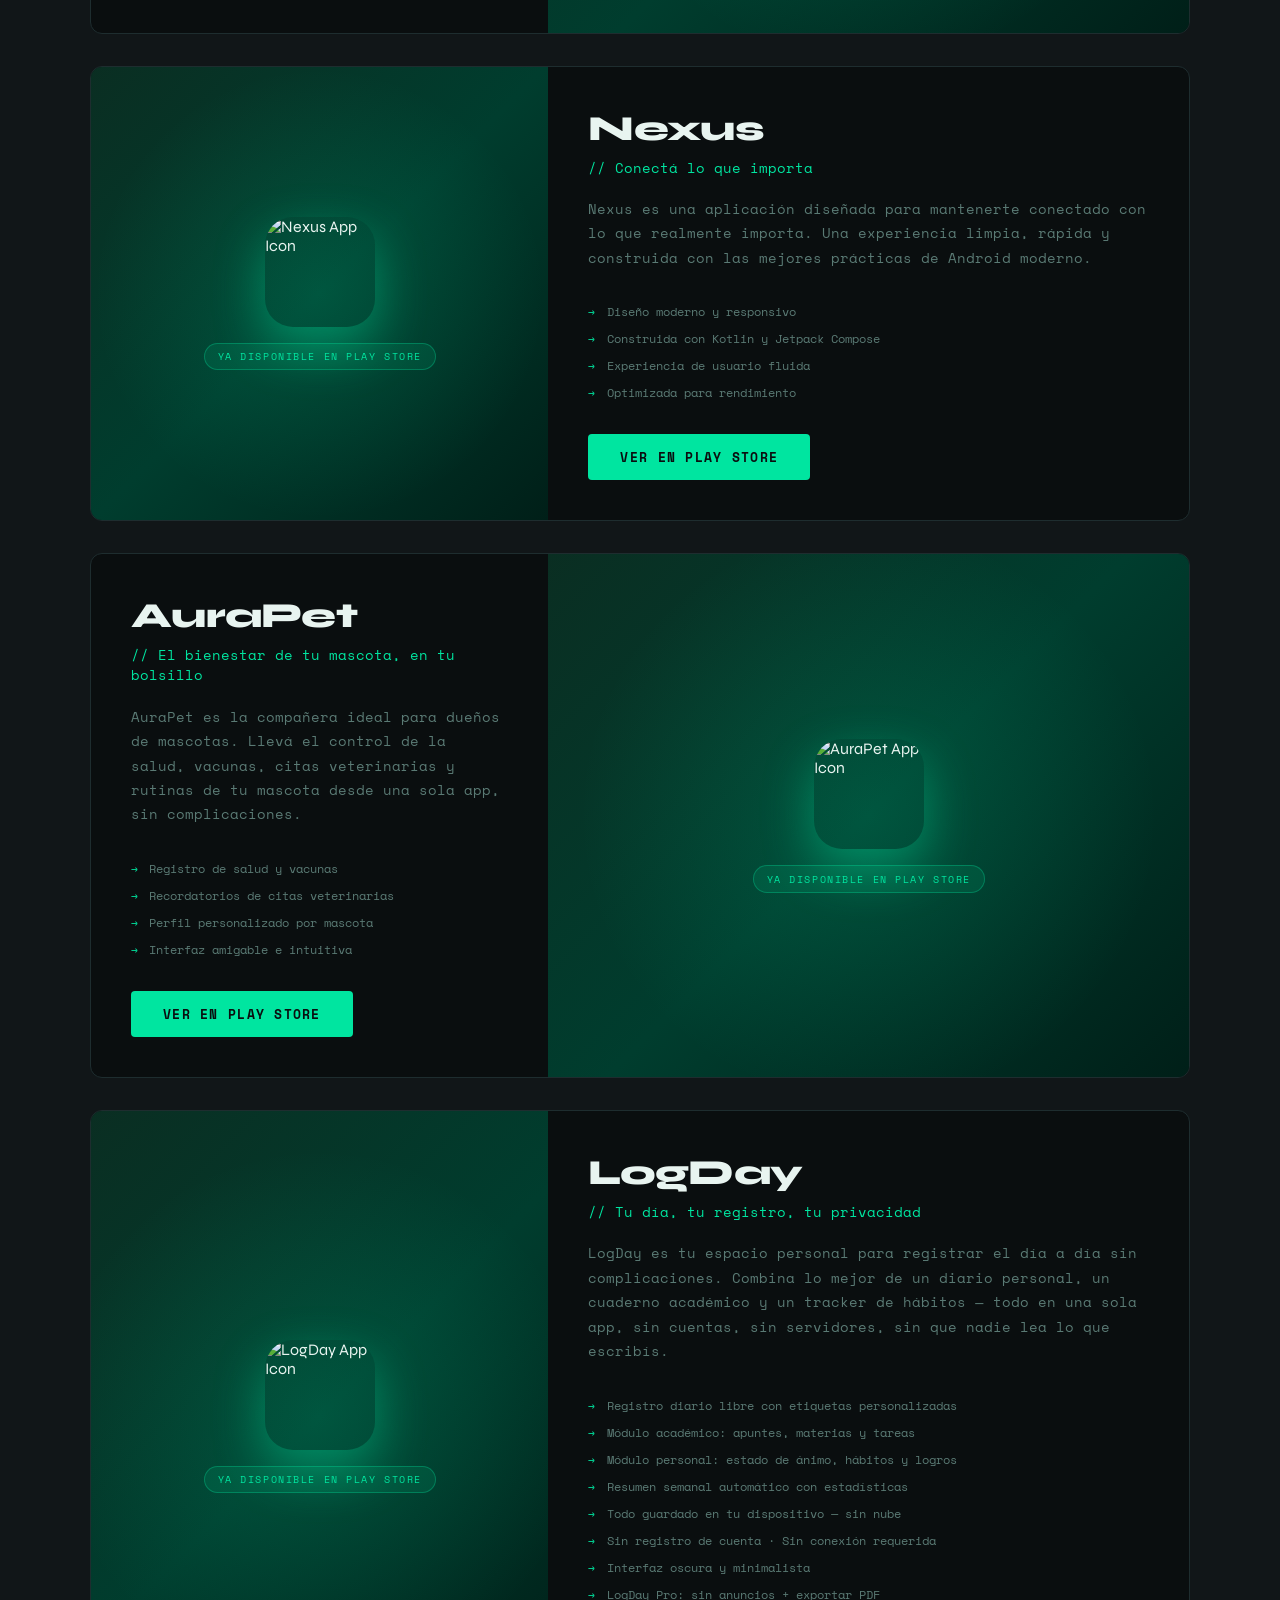
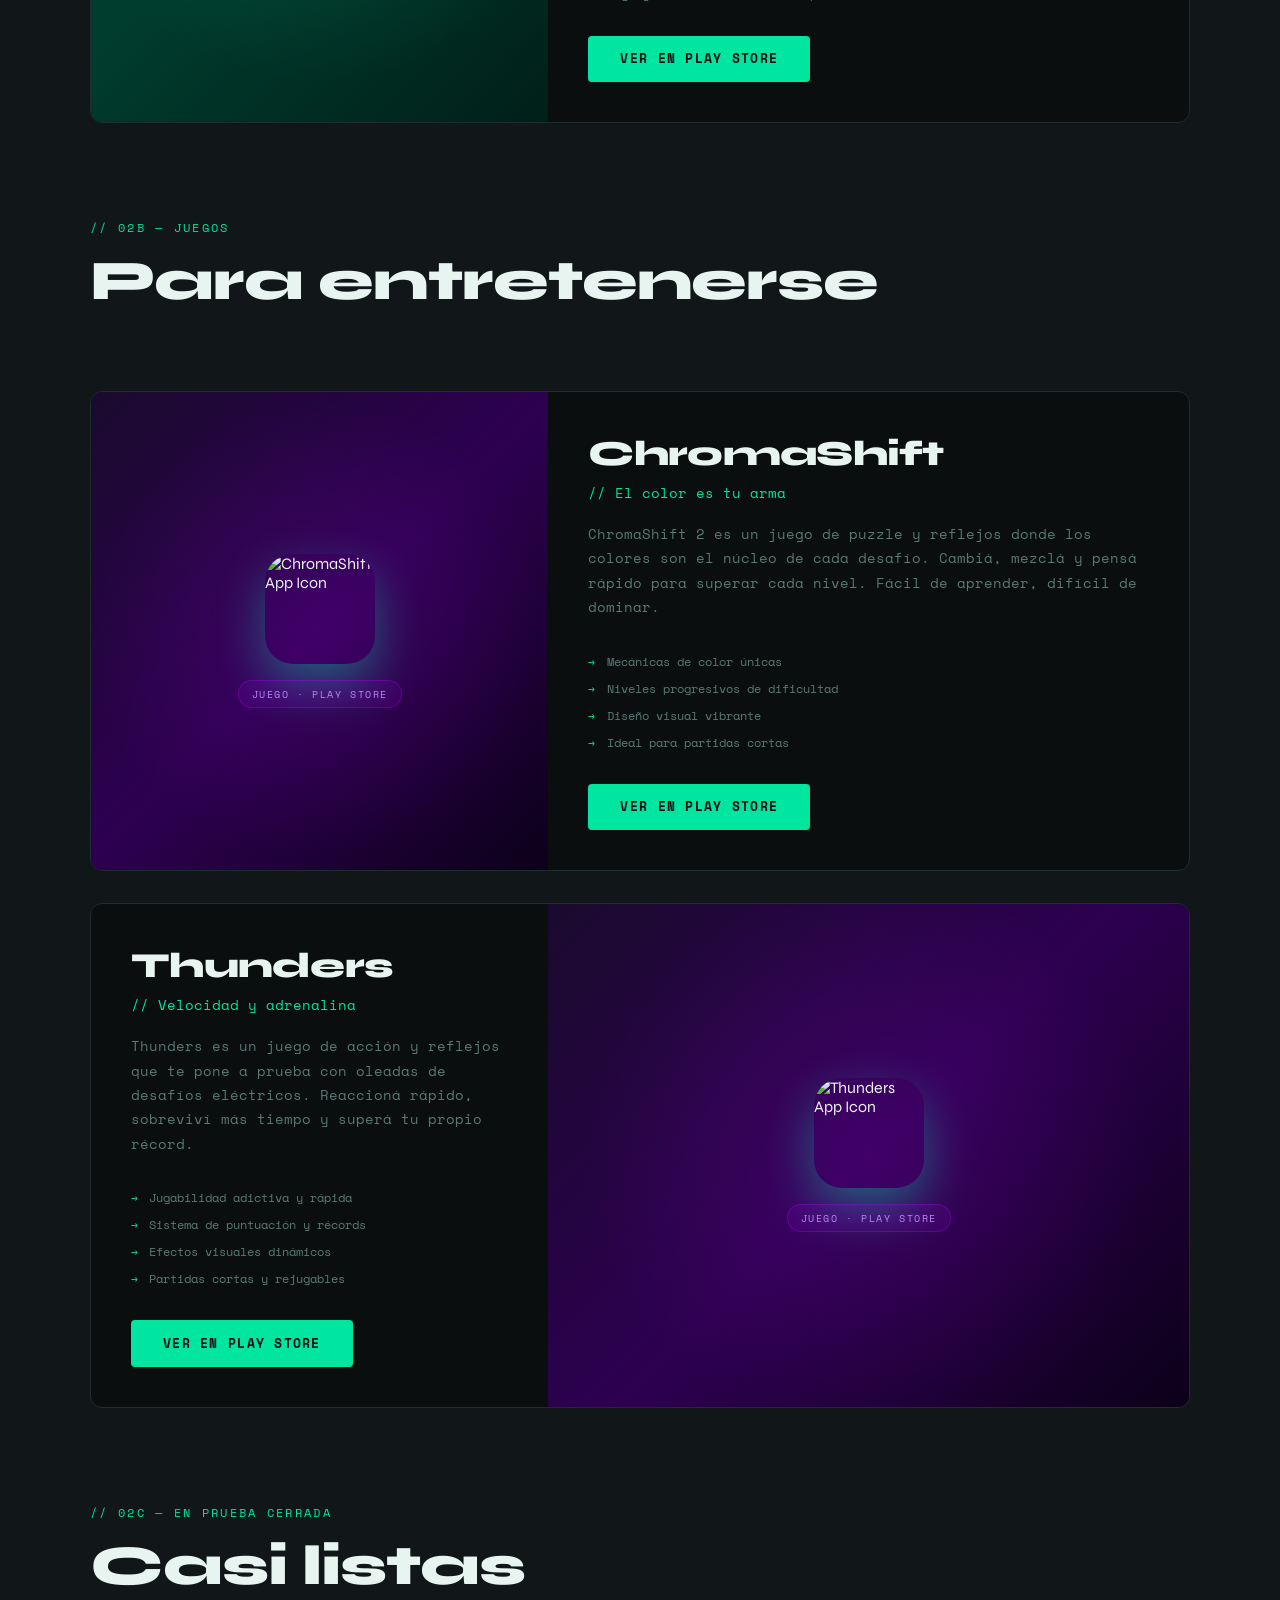
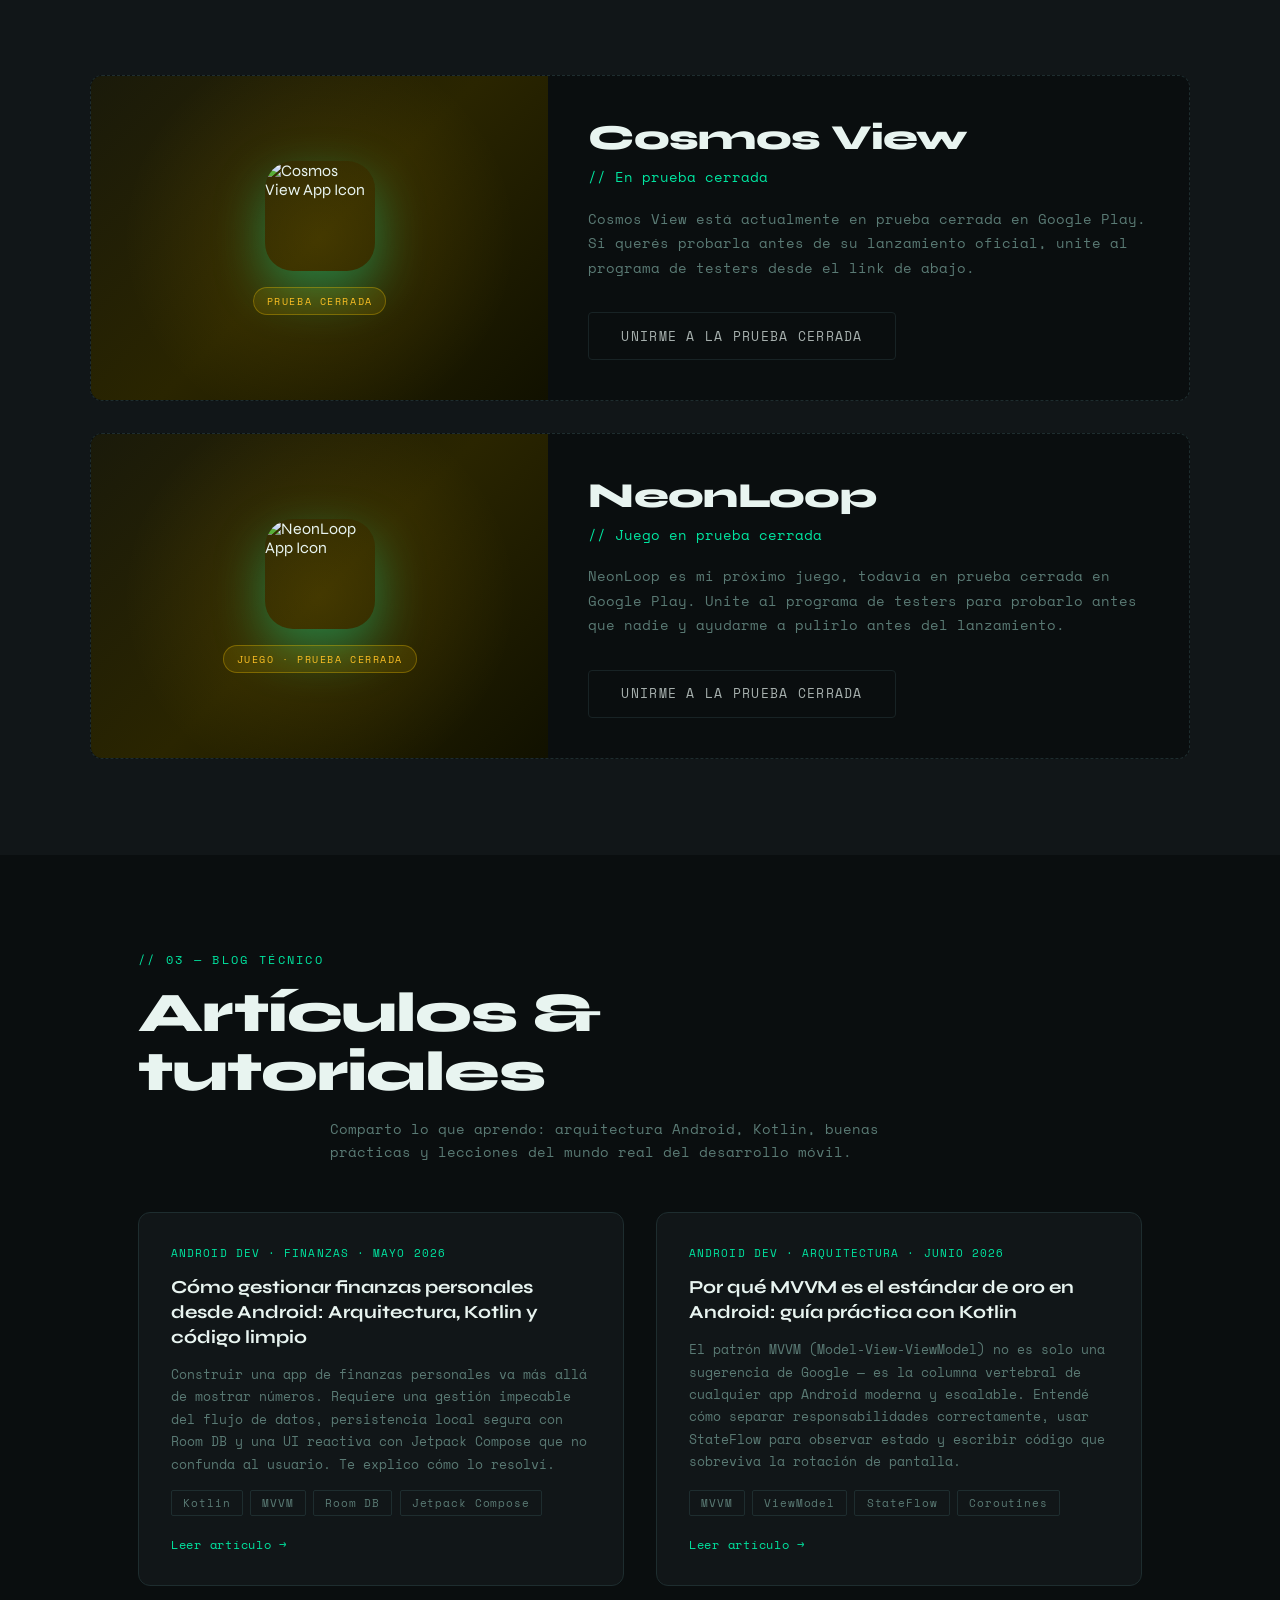
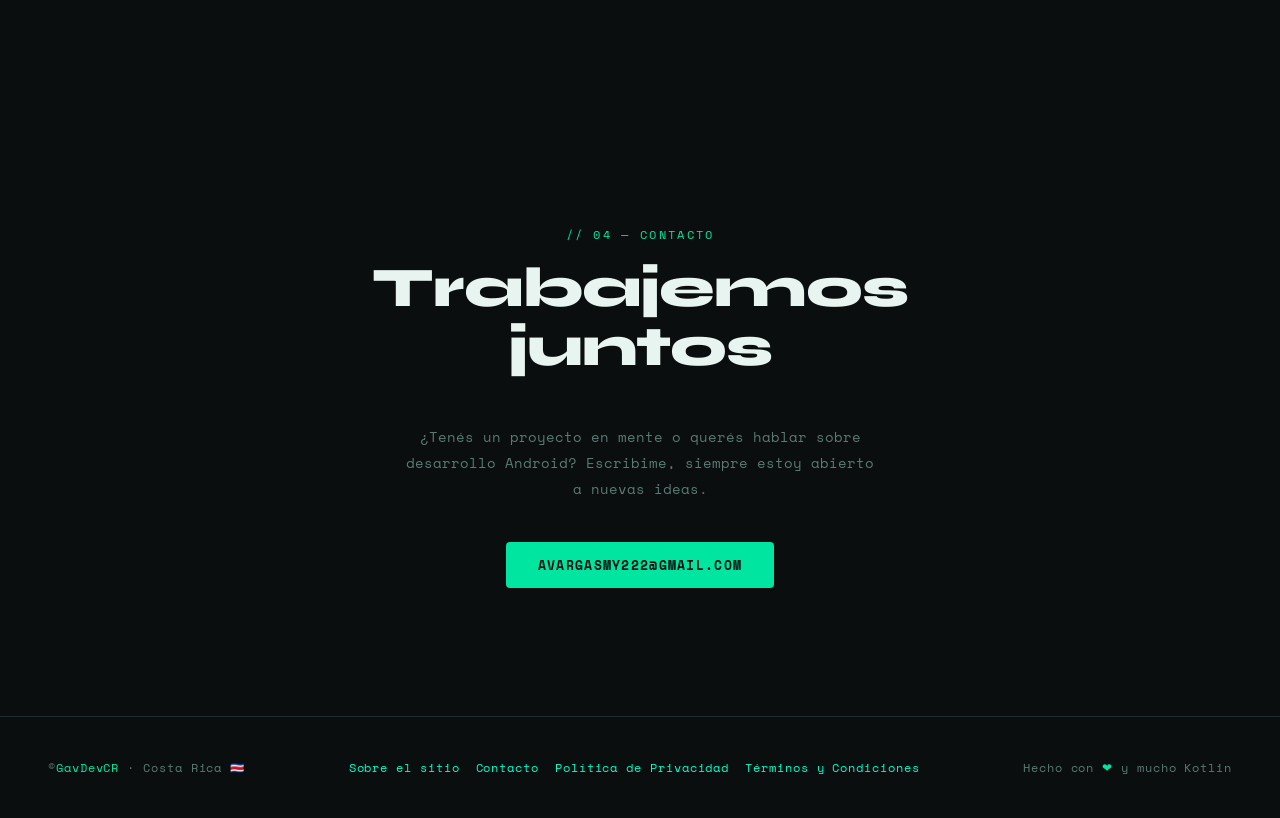
==== commit a87a6dc2: "feat: mejorar seo accesibilidad y rendimiento del home" ====
--- a/index.html
+++ b/index.html
@@ -6,6 +6,19 @@
   <meta name="viewport" content="width=device-width, initial-scale=1.0"/>
   <title>GavDevCR — Android Developer | Apps, Kotlin y Desarrollo Móvil</title>
   <meta name="description" content="GavDevCR: desarrollador Android desde Costa Rica. Aprende Kotlin, Jetpack Compose, arquitectura MVVM y más. Artículos técnicos y apps publicadas en Play Store." />
+  <meta name="robots" content="index, follow" />
+  <meta name="theme-color" content="#0a0e0f" />
+  <meta property="og:type" content="website" />
+  <meta property="og:locale" content="es_CR" />
+  <meta property="og:site_name" content="GavDevCR" />
+  <meta property="og:title" content="GavDevCR — Android Developer | Apps, Kotlin y Desarrollo Móvil" />
+  <meta property="og:description" content="Desarrollador Android en Costa Rica. Apps publicadas, artículos técnicos y buenas prácticas con Kotlin, Compose y MVVM." />
+  <meta property="og:url" content="https://altabyte360.com/" />
+  <meta property="og:image" content="https://altabyte360.com/Altabyte.png" />
+  <meta name="twitter:card" content="summary_large_image" />
+  <meta name="twitter:title" content="GavDevCR — Android Developer" />
+  <meta name="twitter:description" content="Apps Android, Kotlin, arquitectura MVVM y contenido técnico desde Costa Rica." />
+  <meta name="twitter:image" content="https://altabyte360.com/Altabyte.png" />
   <link rel="canonical" href="https://altabyte360.com/" />
   <link rel="icon" href="Altabyte.png">
   <link href="https://fonts.googleapis.com/css2?family=Space+Mono:ital,wght@0,400;0,700;1,400&family=Syne:wght@400;700;800&display=swap" rel="stylesheet"/>
@@ -16,10 +29,11 @@
 </head>
 <body>
 
-  <div class="cursor" id="cursor"></div>
+  <a class="skip-link" href="#main-content">Saltar al contenido principal</a>
+  <div class="cursor" id="cursor" aria-hidden="true"></div>
 
   <!-- NAV -->
-  <nav>
+  <nav aria-label="Navegación principal">
     <span class="nav-logo">GavDevCR_</span>
     <ul class="nav-links">
       <li><a href="#apps">Mis Apps</a></li>
@@ -30,9 +44,10 @@
     </ul>
   </nav>
 
+  <main id="main-content">
   <section id="hero">
-    <div class="hero-bg-circle c1"></div>
-    <div class="hero-bg-circle c2"></div>
+    <div class="hero-bg-circle c1" aria-hidden="true"></div>
+    <div class="hero-bg-circle c2" aria-hidden="true"></div>
     <div class="hero-inner">
       <p class="hero-tag">// Android Developer &middot; Costa Rica 🇨🇷</p>
       <h1 class="hero-name">
@@ -47,7 +62,7 @@
         <a href="#blog" class="btn btn-outline">Leer el blog</a>
       </div>
     </div>
-    <div class="scroll-hint">scroll para explorar</div>
+    <div class="scroll-hint" aria-hidden="true">scroll para explorar</div>
   </section>
 
   <!-- ABOUT -->
@@ -131,7 +146,7 @@
         <div class="app-visual">
           <div class="app-icon-wrap">
             <div class="app-icon">
-              <img src="flujo-icon.png" alt="Flujo App Icon" />
+              <img src="flujo-icon.png" alt="Flujo App Icon" loading="lazy" decoding="async" />
             </div>
             <span class="app-badge">YA DISPONIBLE EN PLAY STORE</span>
           </div>
@@ -154,7 +169,7 @@
             <div class="feature-item">Funciona sin conexión a internet</div>
             <div class="feature-item">Persistencia segura con Room Database</div>
           </div>
-          <a href="https://play.google.com/store/apps/details?id=com.avargas.flujo&pcampaignid=web_share" class="btn btn-primary" target="_blank" rel="noopener">Ver en Play Store</a>
+          <a href="https://play.google.com/store/apps/details?id=com.avargas.flujo&pcampaignid=web_share" class="btn btn-primary" target="_blank" rel="noopener noreferrer">Ver en Play Store</a>
         </div>
       </div>
 
@@ -175,12 +190,12 @@
             <div class="feature-item">Bajo consumo de recursos</div>
             <div class="feature-item">Sin permisos innecesarios</div>
           </div>
-          <a href="https://play.google.com/store/apps/details?id=com.app.silencioapp" class="btn btn-primary" target="_blank" rel="noopener">Ver en Play Store</a>
+          <a href="https://play.google.com/store/apps/details?id=com.app.silencioapp" class="btn btn-primary" target="_blank" rel="noopener noreferrer">Ver en Play Store</a>
         </div>
         <div class="app-visual">
           <div class="app-icon-wrap">
             <div class="app-icon">
-              <img src="https://play-lh.googleusercontent.com/VmrdQWz3ZwmOGa0EfY4XIp820fONh91BVOpTjzce-G8d917hF3lgtZOJOCddOr7fshbYN8ZWDiHN7aHFZWgjug=w480-h960" alt="Silencio App Icon" />
+              <img src="https://play-lh.googleusercontent.com/VmrdQWz3ZwmOGa0EfY4XIp820fONh91BVOpTjzce-G8d917hF3lgtZOJOCddOr7fshbYN8ZWDiHN7aHFZWgjug=w480-h960" alt="Silencio App Icon" loading="lazy" decoding="async" />
             </div>
             <span class="app-badge">YA DISPONIBLE EN PLAY STORE</span>
           </div>
@@ -192,7 +207,7 @@
         <div class="app-visual">
           <div class="app-icon-wrap">
             <div class="app-icon">
-              <img src="https://play-lh.googleusercontent.com/uH_zsyPCJAzTubUqx0x-V1sboGlOZoPPa2QRaBG9DTXjFgrJA_HcUuuGQeqmS1_3tMdzMQG4pVWnrPkS2i2mpx0=w480-h960" alt="Silencio App Icon" />
+              <img src="https://play-lh.googleusercontent.com/uH_zsyPCJAzTubUqx0x-V1sboGlOZoPPa2QRaBG9DTXjFgrJA_HcUuuGQeqmS1_3tMdzMQG4pVWnrPkS2i2mpx0=w480-h960" alt="Nexus App Icon" loading="lazy" decoding="async" />
             </div>
             <span class="app-badge">YA DISPONIBLE EN PLAY STORE</span>
           </div>
@@ -211,7 +226,7 @@
             <div class="feature-item">Experiencia de usuario fluida</div>
             <div class="feature-item">Optimizada para rendimiento</div>
           </div>
-          <a href="https://play.google.com/store/apps/details?id=com.application.nexusapp" class="btn btn-primary" target="_blank" rel="noopener">Ver en Play Store</a>
+          <a href="https://play.google.com/store/apps/details?id=com.application.nexusapp" class="btn btn-primary" target="_blank" rel="noopener noreferrer">Ver en Play Store</a>
         </div>
       </div>
 
@@ -232,12 +247,12 @@
             <div class="feature-item">Perfil personalizado por mascota</div>
             <div class="feature-item">Interfaz amigable e intuitiva</div>
           </div>
-          <a href="https://play.google.com/store/apps/details?id=com.aurapet.app" class="btn btn-primary" target="_blank" rel="noopener">Ver en Play Store</a>
+          <a href="https://play.google.com/store/apps/details?id=com.aurapet.app" class="btn btn-primary" target="_blank" rel="noopener noreferrer">Ver en Play Store</a>
         </div>
         <div class="app-visual">
           <div class="app-icon-wrap">
           <div class="app-icon">
-              <img src="https://play-lh.googleusercontent.com/IlKLaPUvCb-8QLlumZXToLEmjTRXrN6EWdFQVwd5ZsejP6bgFgND5cjkSS4pZ3UZbTxW1jXDZz851U7ruBFqTdQ=w480-h960" alt="Silencio App Icon" />
+              <img src="https://play-lh.googleusercontent.com/IlKLaPUvCb-8QLlumZXToLEmjTRXrN6EWdFQVwd5ZsejP6bgFgND5cjkSS4pZ3UZbTxW1jXDZz851U7ruBFqTdQ=w480-h960" alt="AuraPet App Icon" loading="lazy" decoding="async" />
             </div>
             <span class="app-badge">YA DISPONIBLE EN PLAY STORE</span>
           </div>
@@ -249,7 +264,7 @@
         <div class="app-visual">
           <div class="app-icon-wrap">
             <div class="app-icon">
-              <img src="https://play-lh.googleusercontent.com/v4be4gRydg4vxeewK8g20RC3Dvyq91WBMzgw9XCd6WiSD6tOa4lsQorCxjbbJyCQEiiNYD2B8E9cOveQ5P7FJ4c=w480-h960" alt="LogDay App Icon" />
+              <img src="https://play-lh.googleusercontent.com/v4be4gRydg4vxeewK8g20RC3Dvyq91WBMzgw9XCd6WiSD6tOa4lsQorCxjbbJyCQEiiNYD2B8E9cOveQ5P7FJ4c=w480-h960" alt="LogDay App Icon" loading="lazy" decoding="async" />
             </div>
             <span class="app-badge">YA DISPONIBLE EN PLAY STORE</span>
           </div>
@@ -273,7 +288,7 @@
             <div class="feature-item">Interfaz oscura y minimalista</div>
             <div class="feature-item">LogDay Pro: sin anuncios + exportar PDF</div>
           </div>
-          <a href="https://play.google.com/store/apps/details?id=com.avrgas.logday" class="btn btn-primary" target="_blank" rel="noopener">Ver en Play Store</a>
+          <a href="https://play.google.com/store/apps/details?id=com.avrgas.logday" class="btn btn-primary" target="_blank" rel="noopener noreferrer">Ver en Play Store</a>
         </div>
       </div>
 
@@ -288,7 +303,7 @@
         <div class="app-visual app-visual-game">
           <div class="app-icon-wrap">
             <div class="app-icon">
-              <img src="https://play-lh.googleusercontent.com/uZcJF_Ik_TIefjgskc4SSCDL4zr3Wbxd-zRb38GBcqxlFn3ShPbF3yX_TA3i0lLpLxJirWTrKOvYmqtQBTrROrk=w480-h960" alt="Silencio App Icon" />
+              <img src="https://play-lh.googleusercontent.com/uZcJF_Ik_TIefjgskc4SSCDL4zr3Wbxd-zRb38GBcqxlFn3ShPbF3yX_TA3i0lLpLxJirWTrKOvYmqtQBTrROrk=w480-h960" alt="ChromaShift App Icon" loading="lazy" decoding="async" />
             </div>
             <span class="app-badge app-badge-game">JUEGO · PLAY STORE</span>
           </div>
@@ -307,7 +322,7 @@
             <div class="feature-item">Diseño visual vibrante</div>
             <div class="feature-item">Ideal para partidas cortas</div>
           </div>
-          <a href="https://play.google.com/store/apps/details?id=com.avargas.chromashift2" class="btn btn-primary" target="_blank" rel="noopener">Ver en Play Store</a>
+          <a href="https://play.google.com/store/apps/details?id=com.avargas.chromashift2" class="btn btn-primary" target="_blank" rel="noopener noreferrer">Ver en Play Store</a>
         </div>
       </div>
 
@@ -328,12 +343,12 @@
             <div class="feature-item">Efectos visuales dinámicos</div>
             <div class="feature-item">Partidas cortas y rejugables</div>
           </div>
-          <a href="https://play.google.com/store/apps/details?id=com.avargas.thunders" class="btn btn-primary" target="_blank" rel="noopener">Ver en Play Store</a>
+          <a href="https://play.google.com/store/apps/details?id=com.avargas.thunders" class="btn btn-primary" target="_blank" rel="noopener noreferrer">Ver en Play Store</a>
         </div>
         <div class="app-visual app-visual-game">
           <div class="app-icon-wrap">
             <div class="app-icon">
-              <img src="https://play-lh.googleusercontent.com/7WtZ8IyHSVrKykdnV4xlfOuP9RQtujjesKywgkGZAwPJPA7xTRZeP4NSM78tmLazI5ECOL-LV-48mW5p8lCPLA=w480-h960" alt="Silencio App Icon" />
+              <img src="https://play-lh.googleusercontent.com/7WtZ8IyHSVrKykdnV4xlfOuP9RQtujjesKywgkGZAwPJPA7xTRZeP4NSM78tmLazI5ECOL-LV-48mW5p8lCPLA=w480-h960" alt="Thunders App Icon" loading="lazy" decoding="async" />
             </div>
             <span class="app-badge app-badge-game">JUEGO · PLAY STORE</span>
           </div>
@@ -351,7 +366,7 @@
         <div class="app-visual app-visual-soon">
           <div class="app-icon-wrap">
             <div class="app-icon">
-              <img src="https://lh3.googleusercontent.com/mISbYiSqinF-NnygGMGATQXWfG6CZRKTG_eBCV_M686StTPfKkBYz-hYeEulJZ9C04f3Yg-zGsQ0DRxkUOJYd04" alt="Cosmos View App Icon" />
+              <img src="https://lh3.googleusercontent.com/mISbYiSqinF-NnygGMGATQXWfG6CZRKTG_eBCV_M686StTPfKkBYz-hYeEulJZ9C04f3Yg-zGsQ0DRxkUOJYd04" alt="Cosmos View App Icon" loading="lazy" decoding="async" />
             </div>
             <span class="app-badge app-badge-soon">PRUEBA CERRADA</span>
           </div>
@@ -364,7 +379,7 @@
             Si querés probarla antes de su lanzamiento oficial, unite al programa
             de testers desde el link de abajo.
           </p>
-          <a href="https://play.google.com/apps/testing/com.avargas.cosmos_view" class="btn btn-outline btn-soon" target="_blank" rel="noopener">Unirme a la prueba cerrada</a>
+          <a href="https://play.google.com/apps/testing/com.avargas.cosmos_view" class="btn btn-outline btn-soon" target="_blank" rel="noopener noreferrer">Unirme a la prueba cerrada</a>
         </div>
       </div>
 
@@ -373,7 +388,7 @@
         <div class="app-visual app-visual-soon">
           <div class="app-icon-wrap">
             <div class="app-icon">
-              <img src="https://lh3.googleusercontent.com/yVnrRk5uUW3asF2lL1N61D8YXcSJwiD3Rqv_sUKks7YXZeafWVaYKaYnLaJ-_Ez8hYy0g5XBSOcet6Bewubciw" alt="NeonLoop App Icon" />
+              <img src="https://lh3.googleusercontent.com/yVnrRk5uUW3asF2lL1N61D8YXcSJwiD3Rqv_sUKks7YXZeafWVaYKaYnLaJ-_Ez8hYy0g5XBSOcet6Bewubciw" alt="NeonLoop App Icon" loading="lazy" decoding="async" />
             </div>
             <span class="app-badge app-badge-soon">JUEGO · PRUEBA CERRADA</span>
           </div>
@@ -386,7 +401,7 @@
             Unite al programa de testers para probarlo antes que nadie y ayudarme
             a pulirlo antes del lanzamiento.
           </p>
-          <a href="https://play.google.com/apps/testing/com.avargas.neonloop" class="btn btn-outline btn-soon" target="_blank" rel="noopener">Unirme a la prueba cerrada</a>
+          <a href="https://play.google.com/apps/testing/com.avargas.neonloop" class="btn btn-outline btn-soon" target="_blank" rel="noopener noreferrer">Unirme a la prueba cerrada</a>
         </div>
       </div>
 
@@ -477,6 +492,7 @@
       <div class="social-links"></div>
     </div>
   </section>
+  </main>
 
   <!-- FOOTER -->
   <footer>
@@ -490,6 +506,6 @@
     <p>Hecho con <span class="accent">❤</span> y mucho Kotlin</p>
   </footer>
 
-  <script src="main.js"></script>
+  <script src="main.js" defer></script>
 </body>
 </html>
--- a/style.css
+++ b/style.css
@@ -22,6 +22,23 @@
   cursor: none;
 }
 
+.skip-link {
+  position: absolute;
+  top: -40px;
+  left: 1rem;
+  z-index: 200;
+  background: var(--accent);
+  color: var(--bg);
+  font-family: var(--mono);
+  font-size: .75rem;
+  padding: .6rem .9rem;
+  border-radius: 4px;
+  text-decoration: none;
+}
+.skip-link:focus {
+  top: 1rem;
+}
+
 /* ─── CURSOR ─── */
 .cursor {
   position: fixed;
@@ -78,6 +95,15 @@
 }
 .nav-links a:hover { color: var(--accent); }
 
+a:focus-visible,
+button:focus-visible,
+.btn:focus-visible,
+.social-link:focus-visible {
+  outline: 2px solid var(--accent);
+  outline-offset: 3px;
+  border-radius: 4px;
+}
+
 /* ─── HERO ─── */
 #hero {
   position: relative;
@@ -535,6 +561,15 @@
     padding: 1rem 1.2rem;
     gap: .8rem;
   }
+
+  @media (prefers-reduced-motion: reduce) {
+    html { scroll-behavior: auto; }
+    *, *::before, *::after {
+      animation-duration: 0.01ms !important;
+      animation-iteration-count: 1 !important;
+      transition-duration: 0.01ms !important;
+    }
+  }
   .nav-logo { font-size: .78rem; }
   .nav-links { gap: .6rem; flex-wrap: wrap; justify-content: flex-end; }
   .nav-links a { font-size: .7rem; }
